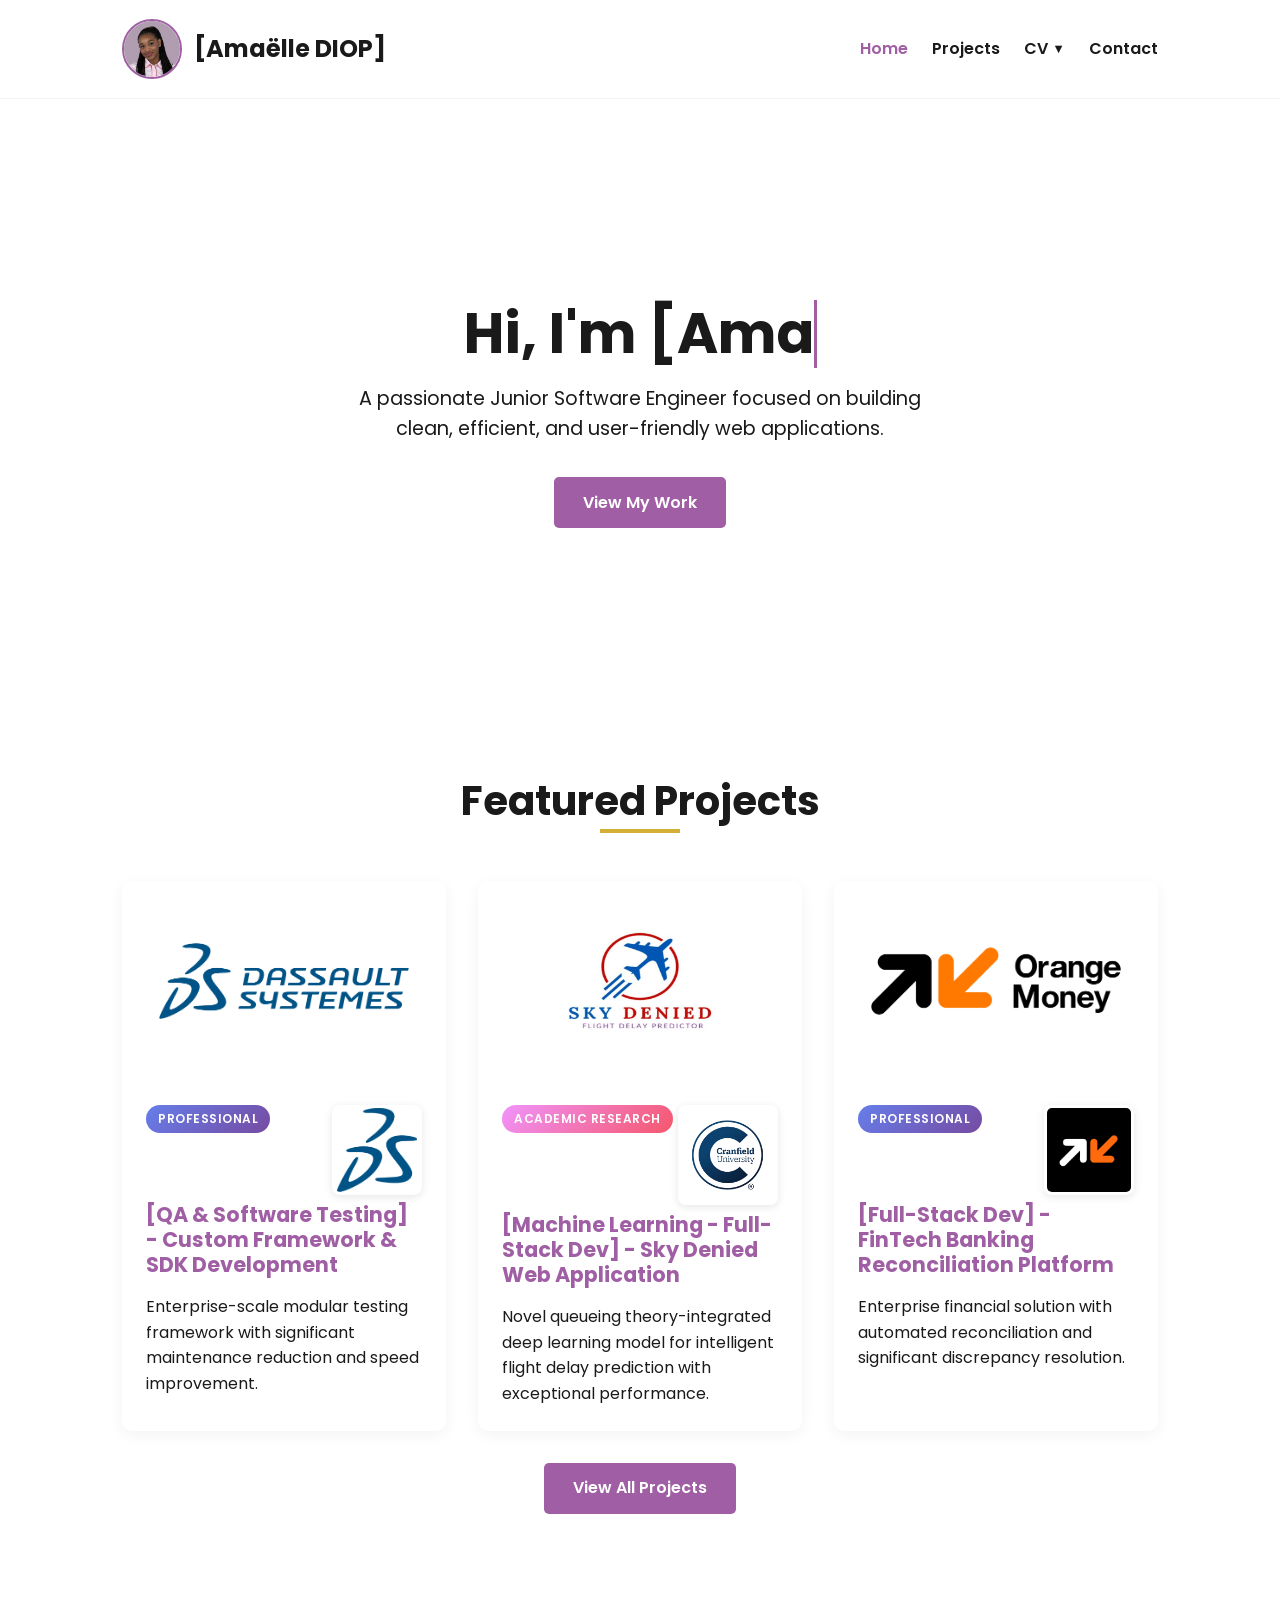
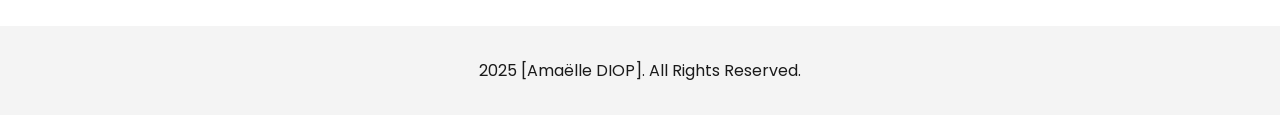
==== index.html @ bc0b0390 "initial push" ====
<!DOCTYPE html>
<html lang="en">
<head>
    <meta charset="UTF-8">
    <meta name="viewport" content="width=device-width, initial-scale=1.0">
    <title>[Amaëlle DIOP] - Junior Software Engineer</title>
    <link rel="stylesheet" href="css/style.css">
    <link rel="preconnect" href="https://fonts.googleapis.com">
    <link rel="preconnect" href="https://fonts.gstatic.com" crossorigin>
    <link href="https://fonts.googleapis.com/css2?family=Poppins:wght@300;400;600;700&display=swap" rel="stylesheet">
</head>
<body>

    <header class="navbar">
        <div class="container">
            <a href="index.html" class="logo">
                <img src="CV/profile.png" alt="Amaëlle DIOP" class="profile-pic">
                <span>[Amaëlle DIOP]</span>
            </a>
            <nav>
                <ul>
                    <li><a href="index.html" class="active">Home</a></li>
                    <li><a href="projects.html">Projects</a></li>
                    <li class="dropdown">
                        <a href="#" class="dropdown-toggle">CV <span class="dropdown-arrow">▼</span></a>
                        <ul class="dropdown-menu cv-vertical">
                            <li class="language-header">🇫🇷 French</li>
                            <li><a href="CV/fr-cv-single-page.html" target="_blank">Short Version</a></li>
                            <li><a href="CV/fr-cv-index.html" target="_blank">Full Version</a></li>
                            <li class="language-header">🇺🇸 English</li>
                            <li><a href="CV/cv_index_en.html" target="_blank">Full Version</a></li>
                        </ul>
                    </li>
                    <li><a href="contact.html">Contact</a></li>
                </ul>
            </nav>
        </div>
    </header>

    <main>
        <section id="hero" class="container">
            <div class="hero-content">
                <h1 class="fade-in">Hi, I'm <span id="typewriter">[Amaëlle DIOP]</span></h1>
                <p class="fade-in">A passionate Junior Software Engineer focused on building clean, efficient, and user-friendly web applications.</p>
                <a href="projects.html" class="btn fade-in">View My Work</a>
            </div>
        </section>

        <section id="featured-projects" class="container">
            <h2 class="section-title fade-in">Featured Projects</h2>
            <div class="project-grid fade-in">
                <!-- Project Card 1: Dassault Systèmes Framework -->
                <a href="#" class="project-card"
                   data-category="professional"
                   data-title="[QA Engineering] - Custom Framework & SDK for Web Services Test Automation"
                   data-youtube-id="WV1XZkva-oI"
                   data-video-description="Demo video showcases the framework's CLI commands, automated test execution, and comprehensive HTML reporting system in action."
                   data-images="images/framework_structure.png, images/3ds_logo.png,images/3ds_logo_simple.png"
                                      data-description="<p>6-month internship at Dassault Systèmes developing a custom testing framework and SDK for enterprise-scale web services automation.</p>
                   
                   <p><strong>Key Achievements:</strong><br>
                   • <strong>CI/CD Integration</strong> in ItGit/Gitlab<br>
                   • <strong>HTML Reporting System</strong><br>
                   • <strong>Decentralization of the login process</strong> with a custom Session Manager SDK<br>
                   • <strong>CLI Commands</strong><br>
                   • <strong>CLI/Physical Documentation</strong><br>
                   • <strong>Reusable test components</strong> accelerating development cycles</p><br>
                   
                   <p><strong>Framework Features:</strong><br>
                   • Modular architecture for scalable automated testing workflows<br>
                   • Advanced dependency management and dynamic configuration<br>
                   • Comprehensive reporting and CI/CD pipeline integration<br>
                   • Intuitive CLI commands for test creation and monitoring</p><br>
                   
                   <p><strong>Technical Impact:</strong><br>
                   • Company-scale testing solution for cloud transition contexts<br>
                   • Accessible automated testing for technical and non-technical teams<br>
                   • Seamless integration with existing development workflows</p>
                   
                   <p><em>This project demonstrates required skills in software architecture conception, test automation, and SDK development for large-scale systems.</em></p>"
                   data-tech="Python,PyTest,HTML/CSS,Web Services,SDK Development,Test Automation,Git,Packaging,CI/CD,REST APIs"
                   data-live-url="#"
                   data-repo-url="#"
                   data-company="Dassault Systèmes"
                   data-company-logo="images/3ds_logo_simple.png">
                    <img src="images/3ds_logo.png" alt="Dassault Systèmes Framework Screenshot">
                    <div class="project-info">
                        <div class="project-header">
                            <div class="project-tags">
                                <span class="category-tag professional">Professional</span>
                            </div>
                            <div class="company-logo">
                                <img src="images/3ds_logo_simple.png" alt="Dassault Systèmes Logo" class="logo-img">
                            </div>
                        </div>
                        <h3>[QA & Software Testing] - Custom Framework & SDK Development</h3>
                        <p>Enterprise-scale modular testing framework with significant maintenance reduction and speed improvement.</p>
                    </div>
                </a>

                <!-- Project Card 2: Sky Denied -->
                <a href="#" class="project-card"
                   data-category="school"
                   data-title="Sky Denied Web Application: Novel AI Model for Multi-Airport Flight Delay Prediction"
                   data-youtube-ids="FdRefPmquR0,JB5f4Kh03jk"
                   data-youtube-titles="Sky Denied - Demo, Teaser"
                   data-video-descriptions="Teaser video introduces the project concept, while the full demo showcases real-time flight delay predictions and interactive web interface."
                   data-images="images/sky_denied_logo_final.png,images/sky_denied_training.png,images/sky_denied_f1.png,images/sky_denied_loss.png"
                   data-description="<p>Collaborative group project at Cranfield University developing an intelligent flight delay prediction system.</p>
                   
                   <p><strong>My Core Responsibilities:</strong><br>
                   • Data Pre-Processing: Large-scale flight data cleaning and preparation<br>
                   • Full-Stack Development: Scalable web platform architecture<br>
                   • DevOps Engineering: Azure Cloud deployment and infrastructure management</p>
                   
                   <p><strong>Technical Deliverables:</strong><br>
                   • Real-time prediction web application<br>
                   • Interactive data visualization dashboards<br>
                   • Cloud-based scalable infrastructure<br>
                   • Research on model transferability between airspaces</p>
                   
                   <p><strong>AI Model Development:</strong><br>
                   My Data Scientists colleagues developed the novel QTSimAM (Queueing Theory-SimAM-CNN-LSTM) model and published their research findings in an academic paper.</p>
                   
                   <p><em>This project demonstrates successful integration of advanced AI research with practical web development and cloud deployment.</em></p>"
                   data-tech="Python,Deep Learning,LSTM,CNN,Queueing Theory,SimAM,Azure Cloud,Angular,TypeScript,PHP,PostgreSQL,Docker,Machine Learning Research"
                   data-live-url="#"
                   data-repo-url="https://github.com/thatgirlAm/sky_denied_WEB_APP"
                   data-paper-url="https://www.researchgate.net/publication/393685922_Queue_up_for_takeoff_a_transferable_deep_learning_framework_for_flight_delay_prediction"
                   data-school="Cranfield University"
                   data-school-logo="images/cranfield_logo.png">
                    <img src="images/sky_denied_thumbnail.jpg" alt="Sky Denied AI Model Logo">
                    <div class="project-info">
                        <div class="project-header">
                            <div class="project-tags">
                                <span class="category-tag school">Academic Research</span>
                            </div>
                            <div class="school-logo">
                                <img src="images/cranfield_logo.png" alt="Cranfield University Logo" class="logo-img">
                            </div>
                        </div>
                        <h3>[Machine Learning - Full-Stack Dev] - Sky Denied Web Application</h3>
                        <p>Novel queueing theory-integrated deep learning model for intelligent flight delay prediction with exceptional performance.</p>
                    </div>
                </a>

                <!-- Project Card 3: Orange Finances FinTech -->
                <a href="#" class="project-card"
                   data-category="professional"
                   data-title="Full-Stack Developer & Data Analyst - FinTech Banking Reconciliation Platform"
                   data-youtube-id="cITKmPQY9gs"
                   data-video-description="Demo video demonstrates the complete reconciliation workflow, dashboard analytics, and automated discrepancy detection in real-time."
                   data-images="images/daily_logo.png,images/daily_logoofms.png"
                   data-description="<p>4-month internship at Orange Finances Mobiles in Dakar, leading development of a comprehensive FinTech solution to address critical transactional data discrepancies.</p>
                   
                   <p><strong>Business Impact:</strong><br>
                   • <strong>95% reduction</strong> in manual reconciliation time<br>
                   • <strong>$2M+ identified and resolved</strong> in transaction discrepancies<br>
                   • Real-time monitoring preventing future data losses<br>
                   • Automated reporting improving operational transparency</p>
                   
                   <p><strong>Technical Architecture:</strong><br>
                   • End-to-end data engineering pipeline with automated extraction<br>
                   • Real-time data validation and cleansing processes<br>
                   • Advanced reconciliation algorithms for transaction matching<br>
                   • Automated recovery mechanisms for data inconsistencies</p>
                   
                   <p><strong>Platform Features:</strong><br>
                   • Sophisticated web dashboard with real-time monitoring<br>
                   • Automated alert systems for critical discrepancies<br>
                   • Detailed analytics and reporting capabilities<br>
                   • Seamless integration with existing banking infrastructure</p>
                   
                   <p><em>This solution revolutionized financial reconciliation processes while providing actionable insights for strategic business decision-making.</em></p>"
                   data-tech="Python,Django,PostgreSQL,React,Data Engineering,Financial APIs,Real-time Analytics,ETL,Apache Kafka,Redis,Pandas,NumPy"
                   data-live-url="#"
                   data-repo-url="#"
                   data-company="Orange Finances Mobiles"
                   data-company-logo="images/daily_logoofms.png">
                    <img src="images/daily_logo.png" alt="Daily FinTech Solution Screenshot">
                    <div class="project-info">
                        <div class="project-header">
                            <div class="project-tags">
                                <span class="category-tag professional">Professional</span>
                            </div>
                            <div class="company-logo">
                                <img src="images/daily_logoofms.png" alt="Orange Finances Mobiles Logo" class="logo-img">
                            </div>
                        </div>
                        <h3>[Full-Stack Dev] - FinTech Banking Reconciliation Platform</h3>
                        <p>Enterprise financial solution with automated reconciliation and significant discrepancy resolution.</p>
                    </div>
                </a>
            </div>
             <div class="view-all-container">
                <a href="projects.html" class="btn">View All Projects</a>
            </div>
        </section>
    </main>

    <!-- ==== PROJECT MODAL ==== -->
    <div id="project-modal" class="modal-container hidden">
        <div class="modal-overlay"></div>
        <div class="modal-content">
            <button class="modal-close">&times;</button>
            <div class="modal-header">
                <h2 id="modal-title">Project Title</h2>
                <div class="modal-meta">
                    <span id="modal-category-tag" class="category-tag"></span>
                    <div id="modal-organization-info" class="organization-info">
                        <img id="modal-organization-logo" src="" alt="" class="logo-img">
                        <span id="modal-organization-name"></span>
                    </div>
                </div>
            </div>
            
            <div class="modal-gallery">
                <div id="modal-media-container">
                    <img src="[data-uri]" alt="Project Screenshot" id="modal-image">
                    <div id="modal-youtube-container" class="youtube-container">
                        <iframe id="modal-youtube-iframe" src="" frameborder="0" allowfullscreen title="Project Demo Video"></iframe>
                    </div>
                </div>
                <div id="video-description" class="video-description hidden">
                    <p id="video-description-text"></p>
                </div>
                <div id="video-sub-tabs" class="video-sub-tabs">
                    <!-- Video sub-tabs will be generated by JS -->
                </div>
                <button id="prev-btn" class="gallery-nav prev">&lt;</button>
                <button id="next-btn" class="gallery-nav next">&gt;</button>
                <div id="media-tabs" class="media-tabs">
                    <button id="video-tab" class="media-tab">📹 Videos</button>
                    <button id="images-tab" class="media-tab active">🖼️ Images</button>
                </div>
            </div>
            
            <h3>About this project</h3>
            <p id="modal-description">Project description goes here...</p>
            
            <h3>Technologies Used</h3>
            <div id="modal-tech" class="tech-tags">
                <!-- Tech tags will be generated by JS -->
            </div>
            
            <div id="modal-links" class="modal-links">
                <!-- Links will be generated by JS -->
            </div>
        </div>
    </div>
    <!-- ==== END PROJECT MODAL ==== -->

    <footer>
        <div class="container">
            <p> 2025 [Amaëlle DIOP]. All Rights Reserved.</p>
            <!-- Add social media links here if you want -->
        </div>
    </footer>

    <script src="js/script.js"></script>
</body>
</html>
---- css/style.css ----
/* --- Global Styles & Variables --- */
:root {
    --primary-color: #a05fa4; /* Your purple */
    --gold-accent: #D4AF37;   /* A subtle gold */
    --dark-color: #1a1a1a;    /* Near-black for text */
    --light-color: #ffffff;   /* White background */
    --grey-color: #f4f4f4;    /* Light grey for subtle backgrounds */
}

* {
    margin: 0;
    padding: 0;
    box-sizing: border-box;
}

body {
    font-family: 'Poppins', sans-serif;
    background-color: var(--light-color);
    color: var(--dark-color);
    line-height: 1.6;
}

.container {
    max-width: 1100px;
    margin: 0 auto;
    padding: 0 2rem;
}

h1, h2, h3 {
    line-height: 1.2;
    margin-bottom: 1rem;
}

a {
    text-decoration: none;
    color: var(--primary-color);
}

ul {
    list-style: none;
}

/* --- Navbar --- */
.navbar {
    background: var(--light-color);
    padding: 1.2rem 0;
    border-bottom: 1px solid var(--grey-color);
}

.navbar .container {
    display: flex;
    justify-content: space-between;
    align-items: center;
}

.navbar .logo {
    display: flex;
    align-items: center;
    gap: 0.75rem;
    font-size: 1.5rem;
    font-weight: 700;
    color: var(--dark-color);
    text-decoration: none;
}

.navbar .logo .profile-pic {
    width: 60px;
    height: 60px;
    border-radius: 50%;
    object-fit: cover;
    border: 2px solid var(--primary-color);
    transition: transform 0.3s ease;
}

.navbar .logo:hover .profile-pic {
    transform: scale(1.05);
}

.navbar nav ul {
    display: flex;
    gap: 1.5rem;
}

/* Dropdown Navigation Styles */
.dropdown {
    position: relative;
}

.dropdown-toggle {
    display: flex;
    align-items: center;
    gap: 0.25rem;
}

.dropdown-arrow {
    font-size: 0.8rem;
    transition: transform 0.3s ease;
}

.dropdown:hover .dropdown-arrow {
    transform: rotate(180deg);
}

.dropdown-menu {
    position: absolute;
    top: 100%;
    right: 0;
    background: white;
    border: 1px solid #e1e5e9;
    border-radius: 8px;
    box-shadow: 0 4px 12px rgba(0, 0, 0, 0.1);
    min-width: 150px;
    opacity: 0;
    visibility: hidden;
    transform: translateY(-10px);
    transition: all 0.3s ease;
    z-index: 1000;
    margin-top: 0.5rem;
    display: flex;
    flex-direction: column;
}

.dropdown:hover .dropdown-menu {
    opacity: 1;
    visibility: visible;
    transform: translateY(0);
    color:white
}

.dropdown-menu li {
    list-style: none;
}

.dropdown-menu a {
    display: block;
    padding: 0.75rem 1rem;
    color: var(--dark-color);
    text-decoration: none;
    font-weight: 500;
    transition: background-color 0.3s ease;
    border-radius: 6px;
    margin: 0.25rem;
}

.dropdown-menu a:hover {
    background-color: var(--primary-color);
    color: white;
}

/* Vertical CV Menu Styles */
.cv-vertical {
    min-width: 180px;
    display: block !important;
}

.cv-vertical li {
    display: block;
    width: 100%;
}

.language-header {
    padding: 0.5rem 1rem;
    font-weight: 600;
    color: var(--primary-color);
    background-color: #f8f9fa;
    font-size: 0.9rem;
    margin: 0.25rem;
    border-radius: 4px;
    cursor: default;
    display: block;
}

.cv-vertical li:not(.language-header) a {
    padding-left: 1.5rem;
    font-size: 0.9rem;
    display: block;
    width: 100%;
}

.navbar nav a {
    color: var(--dark-color);
    font-weight: 600;
    transition: color 0.3s ease;
}

.navbar nav a:hover,
.navbar nav a.active {
    color: var(--primary-color);
}

/* --- Hero Section --- */
#hero {
    min-height: 70vh;
    display: flex;
    flex-direction: column;
    justify-content: center;
    align-items: center;
    text-align: center;
}

#hero h1 {
    font-size: 3.5rem;
    font-weight: 700;
}

#hero p {
    font-size: 1.2rem;
    max-width: 600px;
    margin-bottom: 2rem;
}

/* --- Typewriter Effect --- */
#typewriter {
    display: inline-block;
    border-right: 3px solid var(--primary-color);
    animation: blink 1s infinite;
}

@keyframes blink {
    0%, 50% { border-color: var(--primary-color); }
    51%, 100% { border-color: transparent; }
}

/* --- Buttons --- */
.btn {
    display: inline-block;
    background: var(--primary-color);
    color: var(--light-color);
    padding: 0.8rem 1.8rem;
    border-radius: 5px;
    font-weight: 600;
    transition: background 0.3s ease, transform 0.2s ease;
    border: none;
    cursor: pointer;
}

.btn:hover {
    background: #894b8d; /* A slightly darker purple */
    transform: translateY(-2px);
}

/* --- Project Section --- */
.section-title {
    text-align: center;
    font-size: 2.5rem;
    margin: 3rem 0;
    position: relative;
    padding-bottom: 0.5rem;
}

/* Underline effect with the gold accent */
.section-title::after {
    content: '';
    position: absolute;
    bottom: 0;
    left: 50%;
    transform: translateX(-50%);
    width: 80px;
    height: 4px;
    background: var(--gold-accent);
}

.project-grid {
    display: grid;
    grid-template-columns: repeat(auto-fit, minmax(320px, 1fr));
    gap: 2rem;
    margin-bottom: 2rem;
}

.project-card {
    background: var(--light-color);
    border-radius: 10px;
    overflow: hidden;
    box-shadow: 0 4px 15px rgba(0, 0, 0, 0.05);
    transition: transform 0.3s ease, box-shadow 0.3s ease;
    cursor: pointer;
    color: var(--dark-color); /* To ensure text inside the link is dark */
}

/* THE EXPAND ON HOVER EFFECT */
.project-card:hover {
    transform: scale(1.05);
    box-shadow: 0 10px 25px rgba(0, 0, 0, 0.1);
}

.project-card img {
    width: 100%;
    height: 200px;
    object-fit: cover;
    display: block;
}

/* Specific styling for Sky Denied thumbnail to zoom horizontally */
.project-card img[src*="sky_denied_thumbnail"] {
    object-fit: cover;
    object-position: center;
    transform: scaleX(1.15);
    transform-origin: center;
}

/* Zoom out Piloustia and IELTS images to show full image without cropping */
.project-card img[src*="piloustia/logo"] {
    object-fit: contain;
    background: white;
    padding: 8px;
    
}

.project-card img[src*="python_logo"] {
    object-fit: contain;
    background: white;
    padding: 8px;
    
}

.project-card .project-info {
    padding: 1.5rem;
}

.project-card h3 {
    font-size: 1.3rem;
    color: var(--primary-color);
}

.view-all-container {
    text-align: center;
    margin-top: 2rem;
    padding-bottom: 3rem;
}

/* --- Contact Page --- */
#contact {
    padding: 4rem 0;
}
.contact-intro {
    text-align: center;
    max-width: 500px;
    margin: 0 auto 2rem auto;
}
.contact-form {
    max-width: 600px;
    margin: 0 auto;
}
.form-group {
    margin-bottom: 1.5rem;
}
.form-group label {
    display: block;
    margin-bottom: 0.5rem;
    font-weight: 600;
}
.form-group input,
.form-group textarea {
    width: 100%;
    padding: 0.8rem;
    border: 1px solid #ddd;
    border-radius: 5px;
    font-family: 'Poppins', sans-serif;
}
.form-group input:focus,
.form-group textarea:focus {
    outline: none;
    border-color: var(--primary-color);
}

.success-message {
    background: #d4edda;
    border: 1px solid #c3e6cb;
    color: #155724;
    padding: 1rem;
    border-radius: 5px;
    margin-bottom: 2rem;
    text-align: center;
}

.success-message p {
    margin: 0;
    font-weight: 600;
}

/* --- Footer --- */
footer {
    text-align: center;
    padding: 2rem 0;
    background: var(--grey-color);
    margin-top: 4rem;
}


/* --- Fade-in Animation --- */
.fade-in {
    opacity: 0;
    transform: translateY(20px);
    transition: opacity 0.6s ease-out, transform 0.6s ease-out;
}

.fade-in.visible {
    opacity: 1;
    transform: translateY(0);
}

/* --- Responsive Design --- */
@media (max-width: 768px) {
    #hero h1 {
        font-size: 2.5rem;
    }

    .navbar .container {
        flex-direction: column;
        gap: 1rem;
    }
}

/* --- Add these styles to the end of your existing CSS file --- */

/* Utility class to prevent body scroll when modal is open */
.no-scroll {
    overflow: hidden;
}

/* --- Project Modal Styles --- */
.modal-container {
    position: fixed;
    top: 0;
    left: 0;
    width: 100%;
    height: 100%;
    z-index: 1000;
    display: flex;
    justify-content: center;
    align-items: center;
    opacity: 0;
    pointer-events: none;
    transition: opacity 0.3s ease-in-out;
}

.modal-container:not(.hidden) {
    opacity: 1;
    pointer-events: all;
}

.modal-overlay {
    position: absolute;
    top: 0;
    left: 0;
    width: 100%;
    height: 100%;
    background-color: rgba(0, 0, 0, 0.75);
}

.modal-content {
    position: relative;
    background: var(--light-color);
    padding: 2.5rem;
    border-radius: 10px;
    width: 90%;
    max-width: 800px;
    max-height: 90vh;
    overflow-y: auto;
    transform: scale(0.9);
    transition: transform 0.3s ease-in-out;
}

.modal-container:not(.hidden) .modal-content {
    transform: scale(1);
}

.modal-close {
    position: absolute;
    top: 15px;
    right: 20px;
    background: none;
    border: none;
    font-size: 2rem;
    line-height: 1;
    cursor: pointer;
    color: #888;
    transition: color 0.2s ease;
}

.modal-close:hover {
    color: var(--dark-color);
}

.modal-content h2 {
    margin-top: 0;
    font-size: 2rem;
    color: var(--primary-color);
}

.modal-content h3 {
    margin-top: 1.5rem;
    margin-bottom: 0.5rem;
    border-bottom: 2px solid var(--grey-color);
    padding-bottom: 0.3rem;
}

/* Modal Gallery */
.modal-gallery {
    position: relative;
    margin-bottom: 1rem;
    border-radius: 5px;
    overflow: hidden;
}

#modal-image {
    width: 100%;
    height: auto;
    display: block;
}

.gallery-nav {
    position: absolute;
    top: 50%;
    transform: translateY(-50%);
    background-color: rgba(26, 26, 26, 0.5);
    color: white;
    border: none;
    font-size: 1.5rem;
    padding: 0.5rem 1rem;
    cursor: pointer;
    opacity: 0.7;
    transition: opacity 0.2s ease;
}

.gallery-nav:hover {
    opacity: 1;
}

.gallery-nav.prev {
    left: 10px;
}

.gallery-nav.next {
    right: 10px;
}

/* Tech Tags */
.tech-tags {
    display: flex;
    flex-wrap: wrap;
    gap: 0.5rem;
}

.tech-tag {
    background-color: var(--grey-color);
    color: var(--dark-color);
    padding: 0.3rem 0.8rem;
    border-radius: 20px;
    font-size: 0.9rem;
    font-weight: 500;
}

/* Modal Links */
.modal-links {
    margin-top: 1.5rem;
}

.modal-links .btn {
    margin-right: 1rem;
    margin-bottom: 0.5rem;
}
.modal-links .btn-secondary {
    background-color: transparent;
    color: var(--primary-color);
    border: 2px solid var(--primary-color);
}
.modal-links .btn-secondary:hover {
    background-color: var(--primary-color);
    color: var(--light-color);
}

/* Project Filter Styles */
.project-filter {
    display: flex;
    justify-content: center;
    gap: 1rem;
    margin-bottom: 3rem;
    flex-wrap: wrap;
}

.filter-btn {
    padding: 0.75rem 1.5rem;
    border: 2px solid var(--primary-color);
    background: transparent;
    color: var(--primary-color);
    border-radius: 25px;
    cursor: pointer;
    transition: all 0.3s ease;
    font-weight: 500;
    font-family: 'Poppins', sans-serif;
}

.filter-btn:hover,
.filter-btn.active {
    background: var(--primary-color);
    color: var(--light-color);
}

/* Project Card Enhancements */
.project-header {
    display: flex;
    justify-content: space-between;
    align-items: flex-start;
    margin-bottom: 0.5rem;
}

.project-tags {
    display: flex;
    gap: 0.5rem;
    flex-wrap: wrap;
}

.category-tag {
    padding: 0.25rem 0.75rem;
    border-radius: 15px;
    font-size: 0.75rem;
    font-weight: 600;
    text-transform: uppercase;
    letter-spacing: 0.5px;
}

.category-tag.professional {
    background: linear-gradient(135deg, #667eea 0%, #764ba2 100%);
    color: white;
}

.category-tag.school {
    background: linear-gradient(135deg, #f093fb 0%, #f5576c 100%);
    color: white;
}

.company-logo {
    display: flex;
    align-items: center;
}

.school-logo {
    display: flex;
    align-items: center;
}

.logo-img {
    width: 40px;
    height: 40px;
    object-fit: contain;
    border-radius: 8px;
    background: white;
    padding: 4px;
    box-shadow: 0 2px 8px rgba(0,0,0,0.1);
}

/* Project card logos should be smaller */
.company-logo .logo-img {
    width: 90px;
    height: 90px;
    object-fit:contain;
    padding:3px;
}
/* Project card logos should be smaller */
.school-logo .logo-img[src*="cranfield_logo"] {
    object-fit: cover;
    object-position: center;
    width: 100px;
    height: 100px;

}

.school-logo .logo-img {
    width: 100px;
    height: 100px;
    object-fit:contain;
    padding:3px;
}

/* Dual logos for UAV project */
.dual-logos {
    display: flex;
    gap: 0.5rem;
    align-items: center;
}

.dual-logos .logo-img {
    width: 50px;
    height: 50px;
}

/* UAV Project - Larger logos */
.dual-logos.uav-project .logo-img {
    width: 70px;
    height: 70px;
}

/* Modal Enhancements */
.modal-header {
    margin-bottom: 1.5rem;
}

.modal-meta {
    display: flex;
    justify-content: space-between;
    align-items: center;
    margin-top: 1rem;
    padding-top: 1rem;
    border-top: 1px solid #eee;
}

.company-info {
    display: flex;
    align-items: center;
    gap: 0.75rem;
}

.organization-info {
    display: flex;
    align-items: center;
    gap: 0.75rem;
}

.company-info .logo-img {
    width: 30px;
    height: 30px;
}

.organization-info .logo-img {
    width: 30px;
    height: 30px;
}

.organization-info .logo-img[src*="cranfield_logo"] {
    object-fit: cover;
    object-position: center;
    width: 30px;
    height: 30px;
}

#modal-company-name {
    font-weight: 600;
    color: var(--text-color);
}

#modal-organization-name {
    font-weight: 600;
    color: var(--text-color);
}

/* Modal Gallery and Media Tabs */
.modal-gallery {
    position: relative;
    margin: 2rem 0;
}

#modal-media-container {
    position: relative;
    background: #f8f9fa;
    border-radius: 12px;
    overflow: hidden;
    aspect-ratio: 16/9;
    max-height: 400px;
}

#modal-image {
    width: 100%;
    height: 100%;
    object-fit: contain;
    border-radius: 12px;
}

.youtube-container {
    width: 100%;
    height: 100%;
    position: relative;
}

#modal-youtube-iframe {
    width: 100%;
    height: 100%;
    border: none;
    border-radius: 12px;
}

.gallery-nav {
    position: absolute;
    top: 50%;
    transform: translateY(-50%);
    background: rgba(0,0,0,0.7);
    color: white;
    border: none;
    width: 40px;
    height: 40px;
    border-radius: 50%;
    cursor: pointer;
    font-size: 1.2rem;
    display: flex;
    align-items: center;
    justify-content: center;
    transition: background 0.3s ease;
    z-index: 10;
}

.gallery-nav:hover {
    background: rgba(0,0,0,0.9);
}

.gallery-nav.prev {
    left: 10px;
}

.gallery-nav.next {
    right: 10px;
}

.media-tabs {
    display: flex;
    justify-content: center;
    gap: 1rem;
    margin-top: 1rem;
}

.media-tab {
    padding: 0.5rem 1rem;
    border: 2px solid var(--primary-color);
    background: transparent;
    color: var(--primary-color);
    border-radius: 20px;
    cursor: pointer;
    transition: all 0.3s ease;
    font-size: 0.9rem;
}

.media-tab:hover,
.media-tab.active {
    background: var(--primary-color);
    color: white;
}

.video-sub-tabs {
    display: none;
    justify-content: center;
    gap: 0.5rem;
    margin-bottom: 1rem;
    flex-wrap: wrap;
}

.video-sub-tabs.show {
    display: flex;
}

.video-sub-tab {
    padding: 0.3rem 0.8rem;
    border: 1px solid var(--primary-color);
    background: transparent;
    color: var(--primary-color);
    border-radius: 15px;
    cursor: pointer;
    transition: all 0.3s ease;
    font-size: 0.8rem;
}

.video-sub-tab:hover,
.video-sub-tab.active {
    background: var(--primary-color);
    color: white;
}

/* Video description styling */
.video-description {
    margin-top: 1rem;
    padding: 1rem;
    background: #f8f9fa;
    border-radius: 8px;
    border-left: 4px solid var(--primary-color);
}

.video-description p {
    margin: 0;
    color: var(--text-color);
    font-style: italic;
    line-height: 1.5;
}

.video-description.hidden {
    display: none;
}

/* Hidden state for filtering */
.project-card.hidden {
    display: none;
}

.hidden {
    display: none;
}
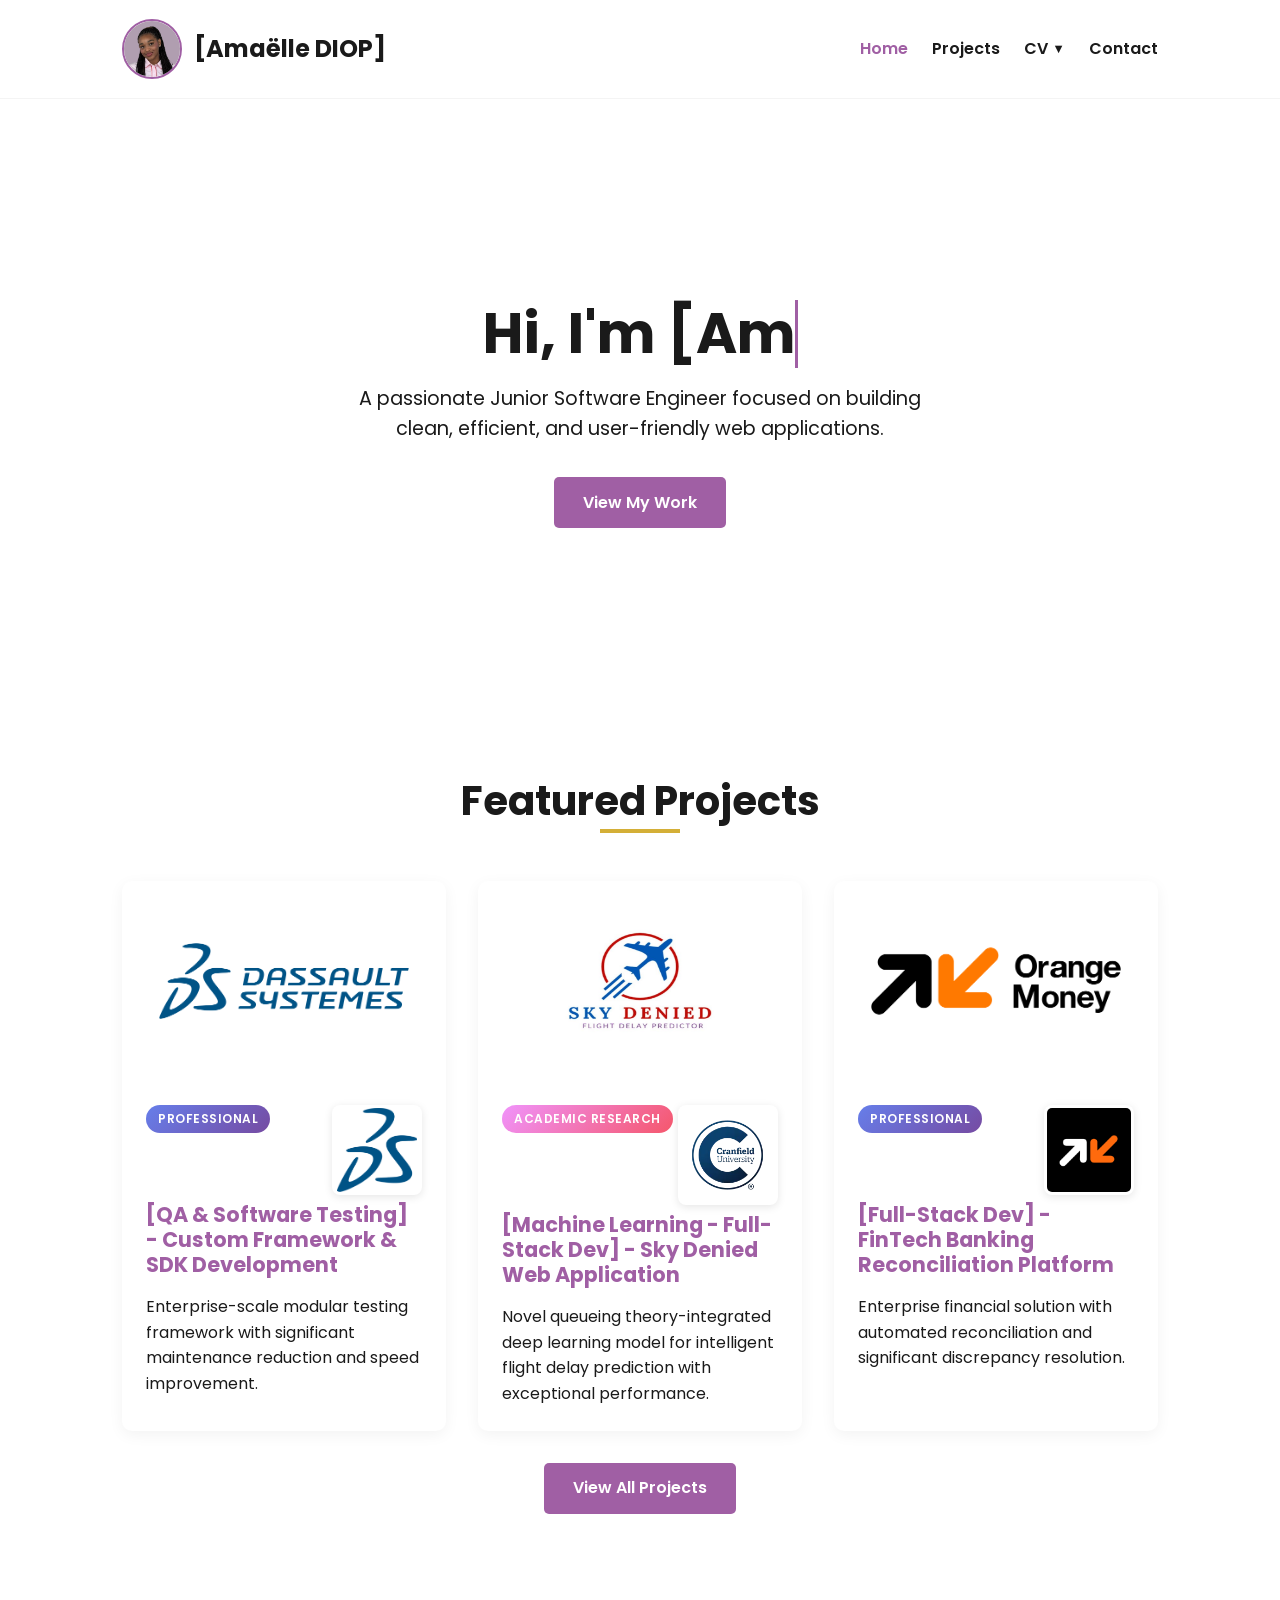
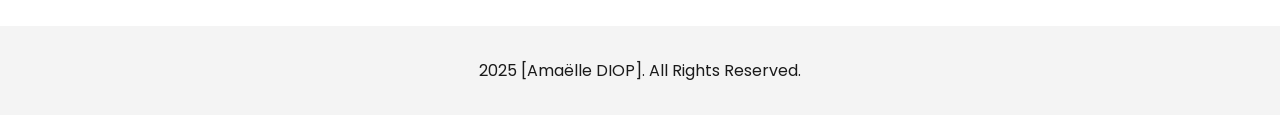
==== commit 3bd4e1e9: "updates" ====
--- a/index.html
+++ b/index.html
@@ -3,6 +3,8 @@
 <head>
     <meta charset="UTF-8">
     <meta name="viewport" content="width=device-width, initial-scale=1.0">
+    <meta name="theme-color" content="#a05fa4">
+    <meta name="description" content="Amaëlle DIOP - Junior Software Engineer passionate about building clean, efficient, and user-friendly web applications.">
     <title>[Amaëlle DIOP] - Junior Software Engineer</title>
     <link rel="stylesheet" href="css/style.css">
     <link rel="preconnect" href="https://fonts.googleapis.com">
@@ -17,7 +19,14 @@
                 <img src="CV/profile.png" alt="Amaëlle DIOP" class="profile-pic">
                 <span>[Amaëlle DIOP]</span>
             </a>
-            <nav>
+            
+            <button class="mobile-menu-btn" id="mobile-menu-btn" aria-label="Toggle mobile menu">
+                <span></span>
+                <span></span>
+                <span></span>
+            </button>
+            
+            <nav id="nav-menu">
                 <ul>
                     <li><a href="index.html" class="active">Home</a></li>
                     <li><a href="projects.html">Projects</a></li>
--- a/css/style.css
+++ b/css/style.css
@@ -400,6 +400,281 @@
 }
 
 /* --- Responsive Design --- */
+
+/* Mobile Menu Button */
+.mobile-menu-btn {
+    display: none;
+    background: none;
+    border: none;
+    cursor: pointer;
+    padding: 0.5rem;
+    z-index: 1001;
+}
+
+.mobile-menu-btn span {
+    display: block;
+    width: 25px;
+    height: 3px;
+    background: var(--dark-color);
+    margin: 5px 0;
+    transition: 0.3s;
+    border-radius: 3px;
+}
+
+.mobile-menu-btn.active span:nth-child(1) {
+    transform: rotate(-45deg) translate(-5px, 6px);
+}
+
+.mobile-menu-btn.active span:nth-child(2) {
+    opacity: 0;
+}
+
+.mobile-menu-btn.active span:nth-child(3) {
+    transform: rotate(45deg) translate(-5px, -6px);
+}
+
+/* Mobile Styles */
+@media (max-width: 768px) {
+    .container {
+        padding: 0 1rem;
+    }
+
+    /* Navbar Mobile */
+    .navbar .container {
+        flex-direction: row;
+        justify-content: space-between;
+        align-items: center;
+        gap: 0;
+    }
+
+    .mobile-menu-btn {
+        display: block;
+    }
+
+    .navbar nav {
+        position: fixed;
+        top: 0;
+        left: -100%;
+        width: 80%;
+        height: 100vh;
+        background: var(--light-color);
+        padding: 6rem 2rem 2rem;
+        transition: left 0.3s ease;
+        z-index: 1000;
+        box-shadow: 2px 0 10px rgba(0,0,0,0.1);
+    }
+
+    .navbar nav.active {
+        left: 0;
+    }
+
+    .navbar nav ul {
+        flex-direction: column;
+        gap: 2rem;
+    }
+
+    .navbar nav ul li a {
+        font-size: 1.2rem;
+        font-weight: 500;
+        padding: 0.5rem 0;
+        display: block;
+        border-bottom: 1px solid var(--grey-color);
+    }
+
+    /* Dropdown adjustments for mobile */
+    .dropdown-menu {
+        position: static !important;
+        background: var(--grey-color) !important;
+        box-shadow: none !important;
+        border-radius: 8px;
+        margin-top: 1rem;
+        padding: 1rem;
+    }
+
+    .dropdown:hover .dropdown-menu {
+        display: block;
+    }
+
+    /* Hero Section Mobile */
+    #hero {
+        padding: 4rem 0;
+        text-align: center;
+    }
+
+    #hero h1 {
+        font-size: 2.2rem;
+        margin-bottom: 1.5rem;
+    }
+
+    #hero p {
+        font-size: 1rem;
+        margin-bottom: 2rem;
+    }
+
+    .btn {
+        padding: 1rem 2rem;
+        font-size: 1rem;
+    }
+
+    /* Projects Grid Mobile */
+    .projects-grid {
+        grid-template-columns: 1fr;
+        gap: 2rem;
+    }
+
+    .project-card {
+        padding: 1.5rem;
+    }
+
+    .project-card h3 {
+        font-size: 1.3rem;
+    }
+
+    /* Project Filter Mobile */
+    .project-filter {
+        flex-wrap: wrap;
+        gap: 0.5rem;
+        justify-content: center;
+    }
+
+    .filter-btn {
+        font-size: 0.9rem;
+        padding: 0.7rem 1.2rem;
+    }
+
+    /* Modal Mobile */
+    .modal-content {
+        width: 95%;
+        max-width: none;
+        margin: 1rem;
+        max-height: 90vh;
+        overflow-y: auto;
+    }
+
+    .modal-header h2 {
+        font-size: 1.5rem;
+    }
+
+    .modal-body {
+        padding: 1rem;
+    }
+
+    .project-gallery {
+        grid-template-columns: 1fr;
+    }
+
+    /* Contact Form Mobile */
+    .contact-form {
+        padding: 2rem 1.5rem;
+    }
+
+    .form-group {
+        margin-bottom: 1.5rem;
+    }
+
+    .form-group input,
+    .form-group textarea {
+        font-size: 1rem;
+        padding: 1rem;
+    }
+
+    /* About Section Mobile */
+    .about-content {
+        text-align: center;
+    }
+
+    .skills-grid {
+        grid-template-columns: repeat(auto-fit, minmax(120px, 1fr));
+        gap: 1rem;
+    }
+
+    .skill-item {
+        padding: 1rem;
+    }
+
+    /* Mobile-specific improvements */
+    body {
+        font-size: 16px; /* Prevent zoom on iOS */
+    }
+
+    /* Touch-friendly buttons */
+    .btn, .filter-btn, .mobile-menu-btn {
+        min-height: 44px;
+        min-width: 44px;
+        touch-action: manipulation;
+    }
+
+    /* Improve text readability on mobile */
+    h1, h2, h3 {
+        line-height: 1.3;
+    }
+
+    p {
+        line-height: 1.6;
+    }
+
+    /* Better spacing for mobile */
+    section {
+        padding: 3rem 0;
+    }
+
+    .section-title {
+        font-size: 2rem;
+        margin-bottom: 2rem;
+    }
+
+    /* Mobile navigation overlay */
+    .navbar nav.active::before {
+        content: '';
+        position: fixed;
+        top: 0;
+        right: 0;
+        width: 20%;
+        height: 100vh;
+        background: rgba(0, 0, 0, 0.5);
+        z-index: 999;
+    }
+
+    /* Success message mobile styling */
+    .success-message {
+        display: none;
+        padding: 1rem;
+        margin: 1rem 0;
+        background: #d4edda;
+        border: 1px solid #c3e6cb;
+        border-radius: 8px;
+        color: #155724;
+    }
+
+    .success-message.show {
+        display: block;
+    }
+}
+
+/* Tablet Styles */
+@media (max-width: 1024px) and (min-width: 769px) {
+    .container {
+        padding: 0 1.5rem;
+    }
+
+    .projects-grid {
+        grid-template-columns: repeat(2, 1fr);
+    }
+
+    .navbar nav ul {
+        gap: 1rem;
+    }
+
+    .navbar .logo {
+        font-size: 1.3rem;
+    }
+
+    .navbar .logo .profile-pic {
+        width: 50px;
+        height: 50px;
+    }
+}
+
 @media (max-width: 768px) {
     #hero h1 {
         font-size: 2.5rem;
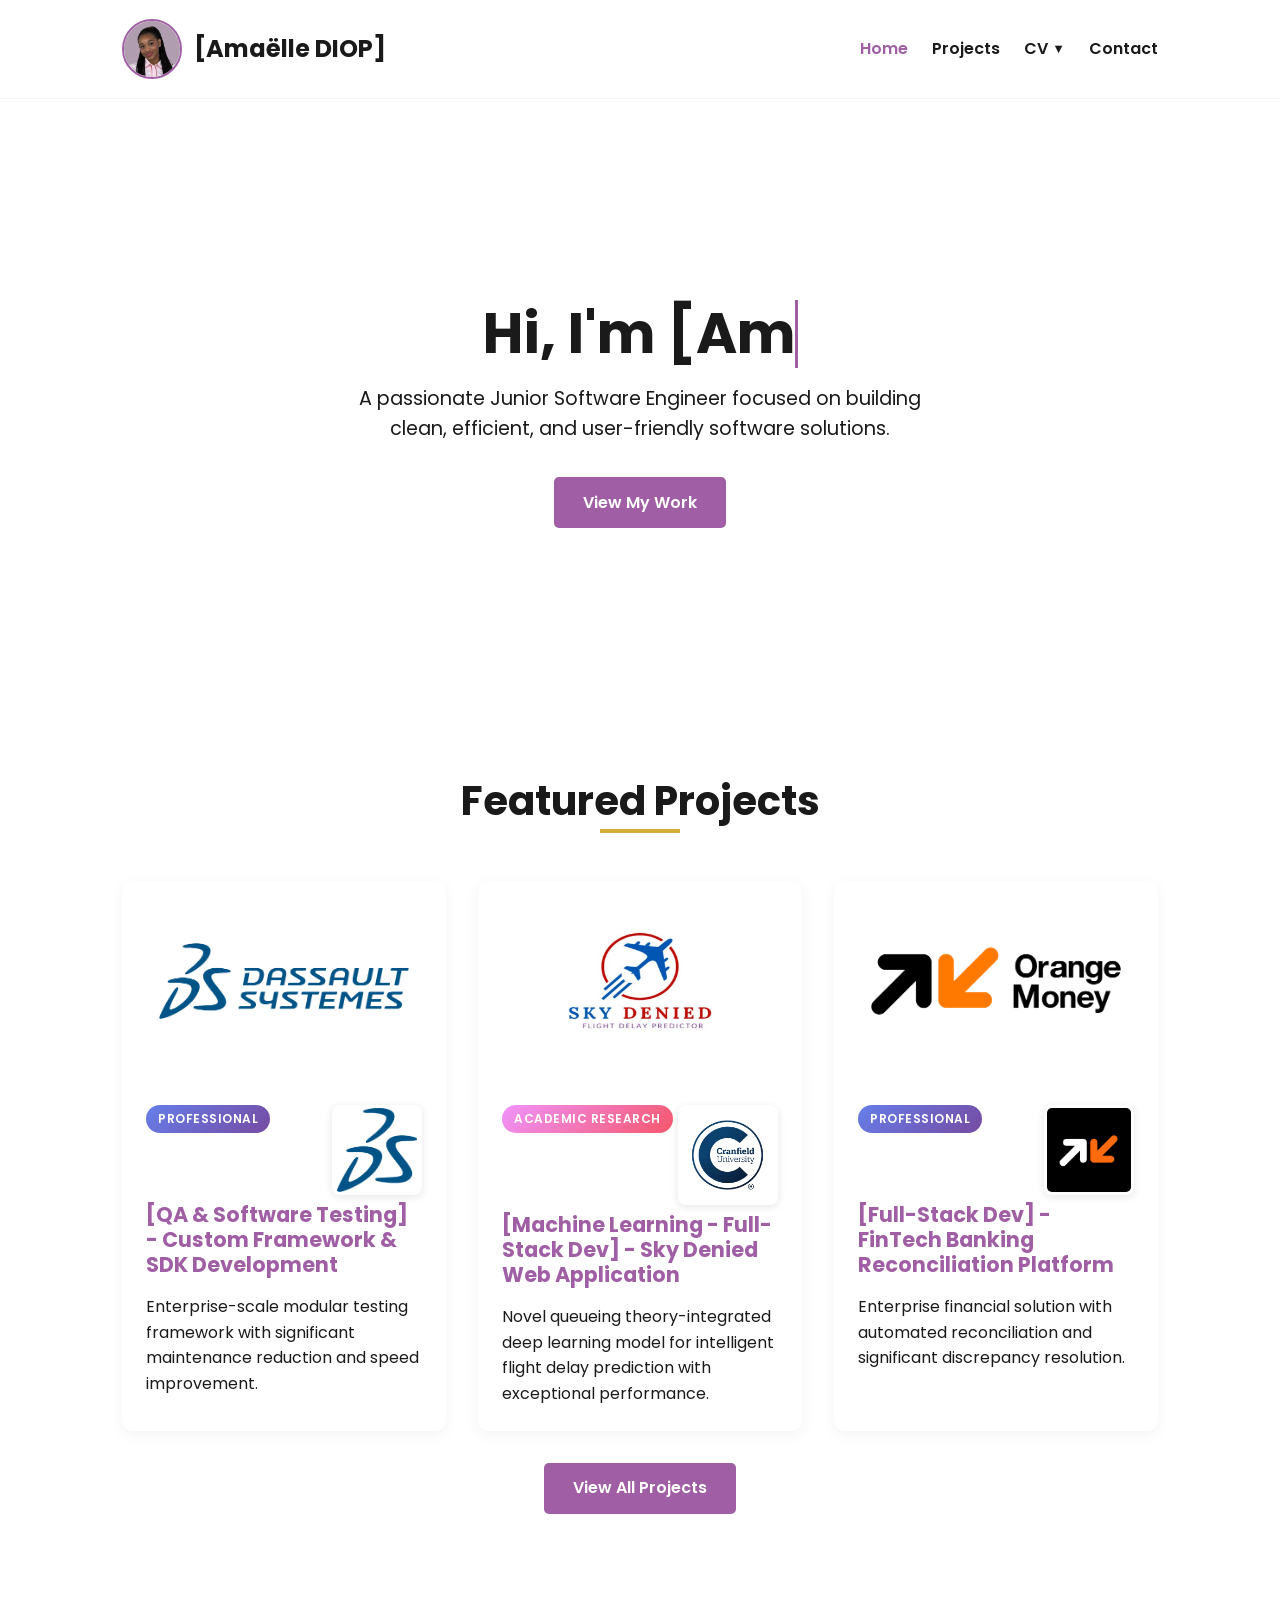
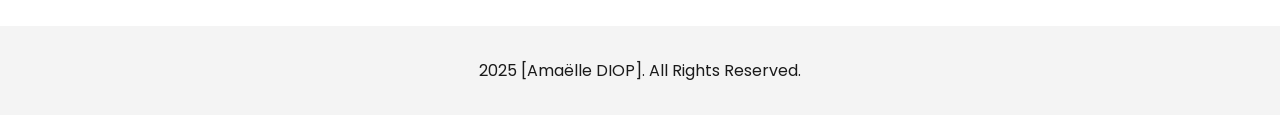
==== commit 8f72cc35: "update on description" ====
--- a/index.html
+++ b/index.html
@@ -50,7 +50,7 @@
         <section id="hero" class="container">
             <div class="hero-content">
                 <h1 class="fade-in">Hi, I'm <span id="typewriter">[Amaëlle DIOP]</span></h1>
-                <p class="fade-in">A passionate Junior Software Engineer focused on building clean, efficient, and user-friendly web applications.</p>
+                <p class="fade-in">A passionate Junior Software Engineer focused on building clean, efficient, and user-friendly software solutions.</p>
                 <a href="projects.html" class="btn fade-in">View My Work</a>
             </div>
         </section>
--- a/css/style.css
+++ b/css/style.css
@@ -124,7 +124,6 @@
     opacity: 1;
     visibility: visible;
     transform: translateY(0);
-    color:white
 }
 
 .dropdown-menu li {
@@ -134,17 +133,17 @@
 .dropdown-menu a {
     display: block;
     padding: 0.75rem 1rem;
-    color: var(--dark-color);
+    color: var(--dark-color) !important;
     text-decoration: none;
     font-weight: 500;
-    transition: background-color 0.3s ease;
+    transition: background-color 0.3s ease, color 0.3s ease;
     border-radius: 6px;
     margin: 0.25rem;
 }
 
 .dropdown-menu a:hover {
-    background-color: var(--primary-color);
-    color: white;
+    background-color: var(--primary-color) !important;
+    color: white !important;
 }
 
 /* Vertical CV Menu Styles */
@@ -175,6 +174,12 @@
     font-size: 0.9rem;
     display: block;
     width: 100%;
+    color: var(--dark-color) !important;
+}
+
+.cv-vertical li:not(.language-header) a:hover {
+    background-color: var(--primary-color) !important;
+    color: white !important;
 }
 
 .navbar nav a {
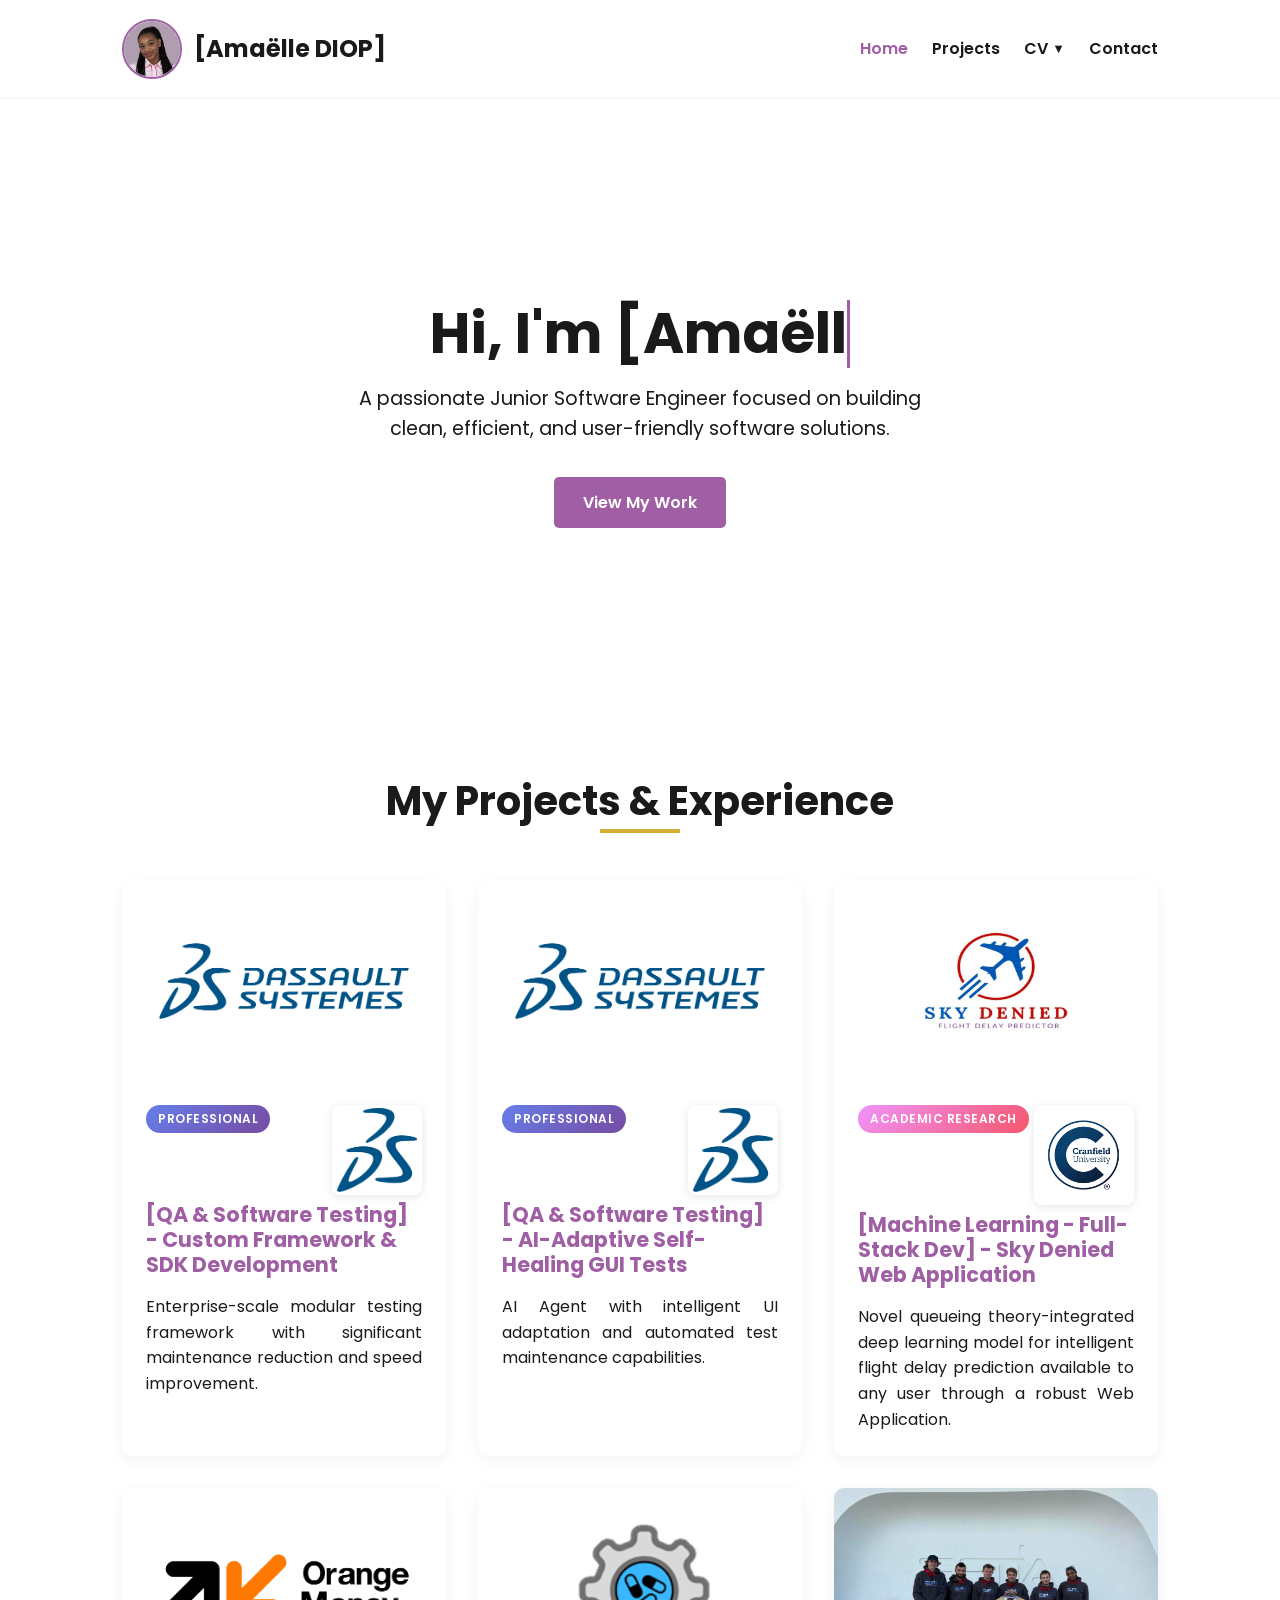
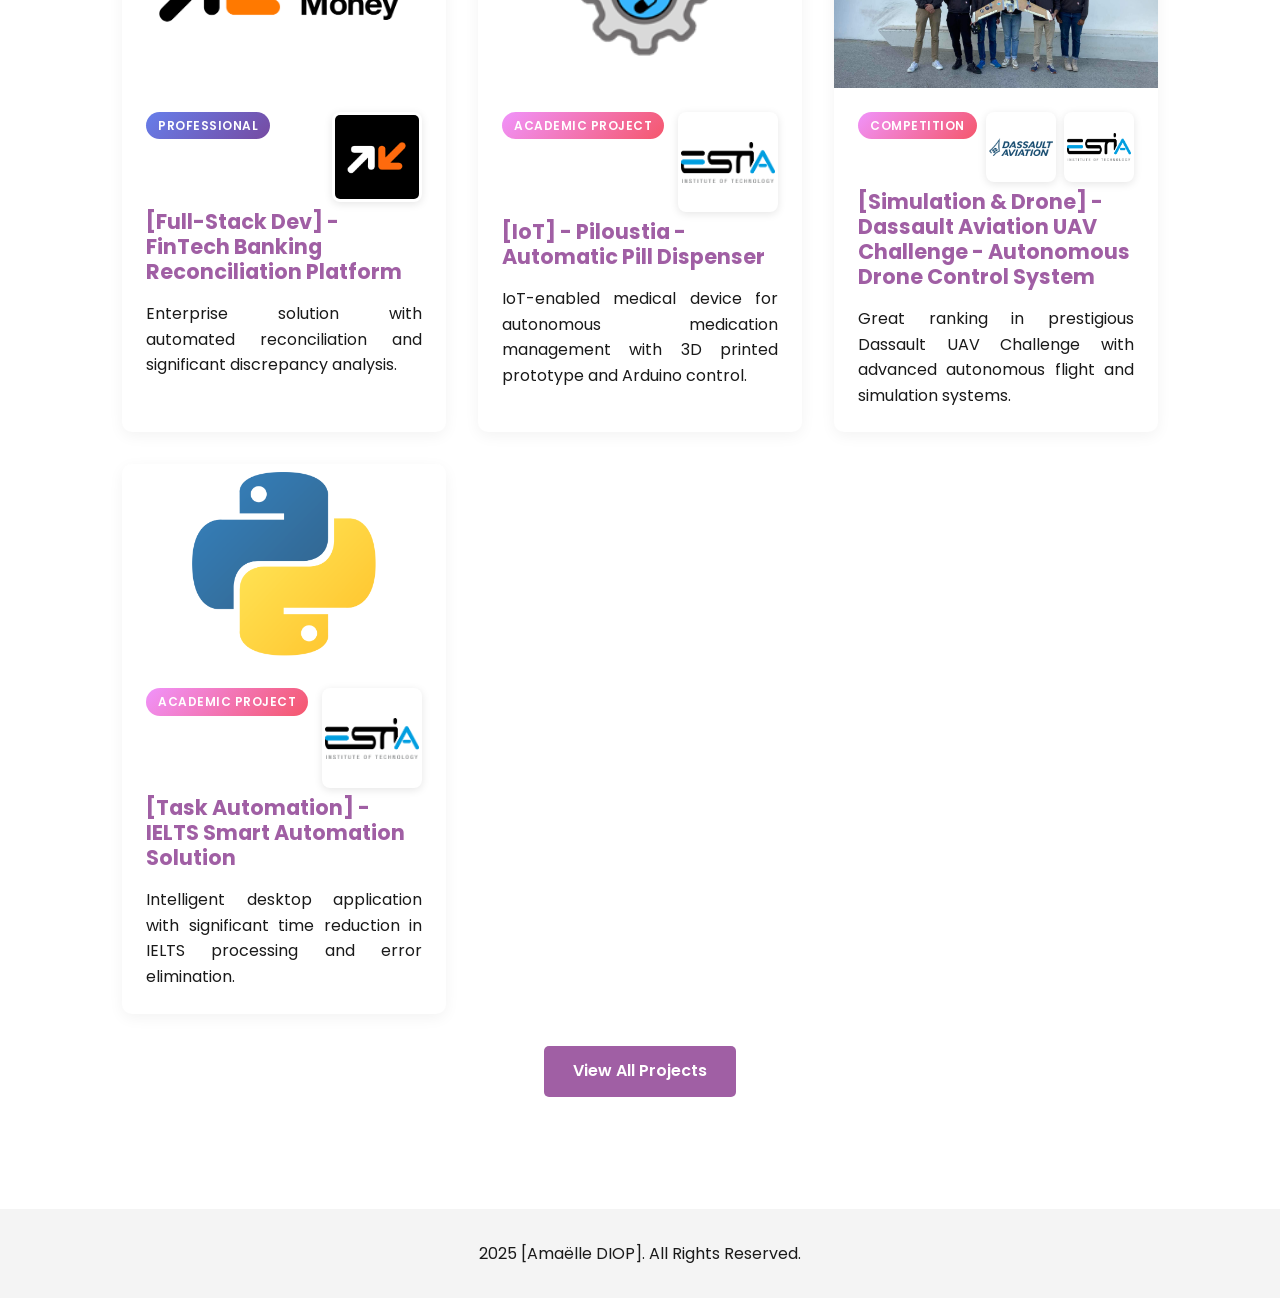
==== commit 2d7fe729: "updates" ====
--- a/index.html
+++ b/index.html
@@ -56,37 +56,34 @@
         </section>
 
         <section id="featured-projects" class="container">
-            <h2 class="section-title fade-in">Featured Projects</h2>
+            <h2 class="section-title fade-in">My Projects & Experience</h2>
             <div class="project-grid fade-in">
-                <!-- Project Card 1: Dassault Systèmes Framework -->
-                <a href="#" class="project-card"
+                <!-- Professional Experience 1a: Dassault Systèmes - Custom Framework -->
+                <a href="#" class="project-card" 
                    data-category="professional"
                    data-title="[QA Engineering] - Custom Framework & SDK for Web Services Test Automation"
                    data-youtube-id="WV1XZkva-oI"
                    data-video-description="Demo video showcases the framework's CLI commands, automated test execution, and comprehensive HTML reporting system in action."
-                   data-images="images/framework_structure.png, images/3ds_logo.png,images/3ds_logo_simple.png"
-                                      data-description="<p>6-month internship at Dassault Systèmes developing a custom testing framework and SDK for enterprise-scale web services automation.</p>
-                   
-                   <p><strong>Key Achievements:</strong><br>
+                   data-images="images/framework_structure.png"
+                   data-description="<p style='text-align:justify;'>6-month internship at Dassault Systèmes developing a custom testing framework and SDK for enterprise-scale web services automation.</p>
+                   <p style='text-align:justify;'><strong>Key Achievements:</strong><br>
                    • <strong>CI/CD Integration</strong> in ItGit/Gitlab<br>
                    • <strong>HTML Reporting System</strong><br>
                    • <strong>Decentralization of the login process</strong> with a custom Session Manager SDK<br>
                    • <strong>CLI Commands</strong><br>
                    • <strong>CLI/Physical Documentation</strong><br>
                    • <strong>Reusable test components</strong> accelerating development cycles</p><br>
-                   
-                   <p><strong>Framework Features:</strong><br>
+                   <p style='text-align:justify;'><strong>Framework Features:</strong><br>
                    • Modular architecture for scalable automated testing workflows<br>
                    • Advanced dependency management and dynamic configuration<br>
                    • Comprehensive reporting and CI/CD pipeline integration<br>
                    • Intuitive CLI commands for test creation and monitoring</p><br>
-                   
-                   <p><strong>Technical Impact:</strong><br>
+                   <p style='text-align:justify;'><strong>Technical Impact:</strong><br>
                    • Company-scale testing solution for cloud transition contexts<br>
                    • Accessible automated testing for technical and non-technical teams<br>
                    • Seamless integration with existing development workflows</p>
-                   
-                   <p><em>This project demonstrates required skills in software architecture conception, test automation, and SDK development for large-scale systems.</em></p>"
+                   <p style='text-align:justify;'><em>Demo video showcases the framework's CLI commands, automated test execution, and comprehensive HTML reporting system in action.</em></p>
+                   <p style='text-align:justify;'><em>This project demonstrates required skills in software architecture conception, test automation, and SDK development for large-scale systems.</em></p>"
                    data-tech="Python,PyTest,HTML/CSS,Web Services,SDK Development,Test Automation,Git,Packaging,CI/CD,REST APIs"
                    data-live-url="#"
                    data-repo-url="#"
@@ -103,35 +100,76 @@
                             </div>
                         </div>
                         <h3>[QA & Software Testing] - Custom Framework & SDK Development</h3>
-                        <p>Enterprise-scale modular testing framework with significant maintenance reduction and speed improvement.</p>
-                    </div>
-                </a>
-
-                <!-- Project Card 2: Sky Denied -->
+                        <p style='text-align:justify;'>Enterprise-scale modular testing framework with significant maintenance reduction and speed improvement.</p>
+                    </div>
+                </a>
+                <!-- Professional Experience 1b: Dassault Systèmes - AI Agent -->
+                <a href="#" class="project-card" 
+                   data-category="professional"
+                   data-title="QA Engineer - AI-Adaptive Agent for Self-Healing GUI Test Framework"
+                   data-youtube-id="PpEoGfGhyz0"
+                   data-video-description="Note: The demo video shows a partial test of the agent's structure. This breakthrough solution revolutionizes GUI testing by maintaining stability across multiple application versions in rapidly evolving software environments."
+                   data-images="images/DS_self_healing.png,https://via.placeholder.com/800x500/0066CC/FFFFFF?text=SikuliX+Integration"
+                   data-description="<p style='text-align:justify;'><strong>Ongoing Project:</strong> Pioneered development of an AI-adaptive agent utilizing decision tree algorithms to implement self-healing on a SikuliX GUI testing framework at Dassault Systèmes.</p>
+                   <p style='text-align:justify;'><strong>Revolutionary Achievements:</strong><br>
+                   • Self-learning knowledge base from previous adaptations</p>         
+                   • Component-based encyclopedia</p>
+                   • Processing of False Negatives or Errors given by the existing framework</p>
+                   • Incremental SikuliX parameters tuning</p>
+                   • Training of two YOLO Models (V8N and V11)</p>
+                   • Creation and population of a dataset for model training from CATIA Tutorials from YouTube</p>
+                   • Selection of 5 component classes</p>
+                   • Referencing the component encyclopedia</p>
+                   • Utilization of contextual elements</p>
+                   • Continuous performance improvement</p>
+                   <p style='text-align:justify;'><strong>AI Agent Features:</strong><br>
+                   • Intelligent element recognition using computer vision<br>
+                   • Dynamic test script adaptation through decision tree logic<br>
+                   • Automatic fallback mechanisms for real-time UI changes<br>
+                   <p style='text-align:justify;'><strong>Technical Innovation:</strong><br>
+                   • Advanced image-based detection and machine learning<br>
+                   • Seamless integration with existing test suites<br>
+                   • Continuous test execution without manual intervention</p>
+                   <p style='text-align:justify;'><em>Note: The demo video shows a partial test of the agent's structure. This breakthrough solution revolutionizes GUI testing by maintaining stability across multiple application versions in rapidly evolving software environments.</em></p>"
+                   data-tech="Python,SikuliX,Machine Learning,Computer Vision,Decision Trees,GUI Testing,AI Agents,Image Processing,OpenCV,Selenium"
+                   data-live-url="#"
+                   data-repo-url="#"
+                   data-company="Dassault Systèmes"
+                   data-company-logo="images/3ds_logo_simple.png">
+                    <img src="images/3ds_logo.png" alt="AI Self-Healing Tests Screenshot">
+                    <div class="project-info">
+                        <div class="project-header">
+                            <div class="project-tags">
+                                <span class="category-tag professional">Professional</span>
+                            </div>
+                            <div class="company-logo">
+                                <img src="images/3ds_logo_simple.png" alt="Dassault Systèmes Logo" class="logo-img">
+                            </div>
+                        </div>
+                        <h3>[QA & Software Testing] - AI-Adaptive Self-Healing GUI Tests</h3>
+                        <p style='text-align:justify;'>AI Agent with intelligent UI adaptation and automated test maintenance capabilities.</p>
+                    </div>
+                </a>
+                <!-- Academic Project 1: AI Flight Delay Prediction -->
                 <a href="#" class="project-card"
                    data-category="school"
                    data-title="Sky Denied Web Application: Novel AI Model for Multi-Airport Flight Delay Prediction"
                    data-youtube-ids="FdRefPmquR0,JB5f4Kh03jk"
                    data-youtube-titles="Sky Denied - Demo, Teaser"
-                   data-video-descriptions="Teaser video introduces the project concept, while the full demo showcases real-time flight delay predictions and interactive web interface."
-                   data-images="images/sky_denied_logo_final.png,images/sky_denied_training.png,images/sky_denied_f1.png,images/sky_denied_loss.png"
-                   data-description="<p>Collaborative group project at Cranfield University developing an intelligent flight delay prediction system.</p>
-                   
-                   <p><strong>My Core Responsibilities:</strong><br>
-                   • Data Pre-Processing: Large-scale flight data cleaning and preparation<br>
-                   • Full-Stack Development: Scalable web platform architecture<br>
-                   • DevOps Engineering: Azure Cloud deployment and infrastructure management</p>
-                   
-                   <p><strong>Technical Deliverables:</strong><br>
+                   data-video-descriptions="The full demo showcases real-time flight delay predictions and interactive web interface., Teaser video introduces the project concept"
+                   data-images="images/sky_denied_logo_final.png, images/sky_denied_screenshot.png, images/sky_denied_infrastructure.png,images/sky_denied_training.png,images/sky_denied_f1.png,images/sky_denied_loss.png"
+                   data-description="<p style='text-align:justify;'>Collaborative group project at Cranfield University developing an intelligent flight delay prediction system accessible through a web application.</p>
+                   <p style='text-align:justify;'><strong>My Core Responsibilities:</strong><br>
+                   • Data Pre-Processing: Flight data cleaning and preparation after scraping and before handing it out to the model<br>
+                   • Full-Stack Development: web platform architecture based on Laravel and Angular<br>
+                   • DevOps Engineering: Managed the implementation and linkage of components, Azure Cloud deployment of the website</p>
+                   <p style='text-align:justify;'><strong>Technical Deliverables:</strong><br>
                    • Real-time prediction web application<br>
                    • Interactive data visualization dashboards<br>
-                   • Cloud-based scalable infrastructure<br>
                    • Research on model transferability between airspaces</p>
-                   
-                   <p><strong>AI Model Development:</strong><br>
-                   My Data Scientists colleagues developed the novel QTSimAM (Queueing Theory-SimAM-CNN-LSTM) model and published their research findings in an academic paper.</p>
-                   
-                   <p><em>This project demonstrates successful integration of advanced AI research with practical web development and cloud deployment.</em></p>"
+                   <p style='text-align:justify;'><strong>AI Model Development:</strong><br>
+                    My Data Scientists colleagues developed the novel QTSimAM (Queueing Theory-SimAM-CNN-LSTM) model and published their research findings. Their academic paper is currently in the pre-print stage and is available on ResearchGate: <a href='https://www.researchgate.net/publication/393685922_Queue_up_for_takeoff_a_transferable_deep_learning_framework_for_flight_delay_prediction'>Link to the pre-print</a>.</p>
+                    <br><p style='text-align:justify;'><em>This project demonstrates successful integration of advanced AI research with practical web development and cloud deployment.</em></p>"
                    data-tech="Python,Deep Learning,LSTM,CNN,Queueing Theory,SimAM,Azure Cloud,Angular,TypeScript,PHP,PostgreSQL,Docker,Machine Learning Research"
                    data-live-url="#"
                    data-repo-url="https://github.com/thatgirlAm/sky_denied_WEB_APP"
@@ -149,39 +187,31 @@
                             </div>
                         </div>
                         <h3>[Machine Learning - Full-Stack Dev] - Sky Denied Web Application</h3>
-                        <p>Novel queueing theory-integrated deep learning model for intelligent flight delay prediction with exceptional performance.</p>
-                    </div>
-                </a>
-
-                <!-- Project Card 3: Orange Finances FinTech -->
+                        <p style='text-align:justify;'>Novel queueing theory-integrated deep learning model for intelligent flight delay prediction available to any user through a robust Web Application.</p>
+                    </div>
+                </a>
+                <!-- Professional Experience 2: Orange Finance Mobile -->
                 <a href="#" class="project-card"
                    data-category="professional"
                    data-title="Full-Stack Developer & Data Analyst - FinTech Banking Reconciliation Platform"
                    data-youtube-id="cITKmPQY9gs"
                    data-video-description="Demo video demonstrates the complete reconciliation workflow, dashboard analytics, and automated discrepancy detection in real-time."
                    data-images="images/daily_logo.png,images/daily_logoofms.png"
-                   data-description="<p>4-month internship at Orange Finances Mobiles in Dakar, leading development of a comprehensive FinTech solution to address critical transactional data discrepancies.</p>
-                   
-                   <p><strong>Business Impact:</strong><br>
-                   • <strong>95% reduction</strong> in manual reconciliation time<br>
-                   • <strong>$2M+ identified and resolved</strong> in transaction discrepancies<br>
-                   • Real-time monitoring preventing future data losses<br>
-                   • Automated reporting improving operational transparency</p>
-                   
-                   <p><strong>Technical Architecture:</strong><br>
+                   data-description="<p style='text-align:justify;'>4-month internship at Orange Finances Mobiles in Dakar, leading development of a comprehensive FinTech solution to address critical transactional data discrepancies.</p>
+                   <p style='text-align:justify;'><strong>Business Impact:</strong><br>
+                   • Monitoring preventing future data losses<br>
+                   • Automation of former time-consuming manual tasks</p>
+                   <p style='text-align:justify;'><strong>Technical Architecture:</strong><br>
                    • End-to-end data engineering pipeline with automated extraction<br>
-                   • Real-time data validation and cleansing processes<br>
-                   • Advanced reconciliation algorithms for transaction matching<br>
-                   • Automated recovery mechanisms for data inconsistencies</p>
-                   
-                   <p><strong>Platform Features:</strong><br>
-                   • Sophisticated web dashboard with real-time monitoring<br>
-                   • Automated alert systems for critical discrepancies<br>
+                   • Data validation and cleansing processes<br>
+                   • Reconciliation algorithms for transaction matching<br>
+                   • Automated pre-analysis for potential discrepancies causes</p>
+                   <p style='text-align:justify;'><strong>Platform Features:</strong><br>
+                   • Ergonomic web dashboard with monitoring and data visualisation features<br>
                    • Detailed analytics and reporting capabilities<br>
                    • Seamless integration with existing banking infrastructure</p>
-                   
-                   <p><em>This solution revolutionized financial reconciliation processes while providing actionable insights for strategic business decision-making.</em></p>"
-                   data-tech="Python,Django,PostgreSQL,React,Data Engineering,Financial APIs,Real-time Analytics,ETL,Apache Kafka,Redis,Pandas,NumPy"
+                   <p style='text-align:justify;'><em>This solution contributed to financial reconciliation processes while providing actionable insights for strategic business decision-making and discrepancies justification.</em></p>"
+                   data-tech="Python,SQL,Data Engineering,Pandas,NumPy, Angular, Typescript, HTML/CSS, PHP, Laravel"
                    data-live-url="#"
                    data-repo-url="#"
                    data-company="Orange Finances Mobiles"
@@ -197,13 +227,123 @@
                             </div>
                         </div>
                         <h3>[Full-Stack Dev] - FinTech Banking Reconciliation Platform</h3>
-                        <p>Enterprise financial solution with automated reconciliation and significant discrepancy resolution.</p>
-                    </div>
-                </a>
-            </div>
-             <div class="view-all-container">
-                <a href="projects.html" class="btn">View All Projects</a>
-            </div>
+                        <p style='text-align:justify;'>Enterprise solution with automated reconciliation and significant discrepancy analysis.</p>
+                    </div>
+                </a>
+                <!-- Academic Project 4: Piloustia - Automatic Pill Dispenser -->
+                <a href="#" class="project-card"
+                   data-category="school"
+                   data-title="Piloustia - Automatic Pill Dispenser IoT System"
+                   data-youtube-id="_E-y-EULsg0"
+                   data-video-description="Demo video shows the complete prototype in action, from mobile app control to automated pill dispensing and security features."
+                   data-images="images/piloustia/prototype1.png, images/piloustia/prototype2.png, images/piloustia/CAO+.png,images/piloustia/CAO.png,images/piloustia/digicode.png"
+                   data-description="<p style='text-align:justify;'>Collaborative group project developing an innovative IoT-enabled automatic pill dispenser system for healthcare applications.</p>
+                   <p style='text-align:justify;'><strong>My Technical Responsibilities:</strong><br>
+                   • Structural Design: Inner components and 3D CAD modeling<br>
+                   • Prototype Development: Complete 3D printing and fabrication<br>
+                   • Electrical Engineering: Circuit design and wiring assembly<br>
+                   • Programming: Complete Arduino C++ development for hardware control</p>
+                   <p style='text-align:justify;'><strong>System Features:</strong><br>
+                   • Automated medication dispensing with servo motor control<br>
+                   • Android mobile app (MIT App Inventor) for user interface<br>
+                   • Bluetooth wireless communication and security keypad<br>
+                   • Real-time medication tracking and missed dose alerts</p>
+                   <p style='text-align:justify;'><strong>Technical Implementation:</strong><br>
+                   • Arduino-based microcontroller system with sensor integration<br>
+                   • Precise dispensing mechanisms and alarm systems<br>
+                   • Patient medication history tracking and compliance monitoring</p>
+                   <p style='text-align:justify;'><em>This project required skills in mechanical design, embedded programming, electrical engineering, and healthcare technology through hands-on prototype development.</em></p>"
+                   data-tech="Arduino,C++,3D Printing,CAD Design,Circuit Design,MIT App Inventor,Android Development,IoT,Bluetooth,Servo Motors,Healthcare Technology,Embedded Systems,Electrical Engineering"
+                   data-live-url="#"
+                   data-repo-url="https://github.com/thatgirlAm/Arduino-project-automatic-pill-dispenser"
+                   data-school="ESTIA"
+                   data-school-logo="images/estia_logo.png">
+                    <img src="images/piloustia/logo.png" alt="Piloustia Automatic Pill Dispenser">
+                    <div class="project-info">
+                        <div class="project-header">
+                            <div class="project-tags">
+                                <span class="category-tag school">Academic Project</span>
+                            </div>
+                            <div class="school-logo">
+                                <img src="images/estia_logo.png" alt="ESTIA Logo" class="logo-img">
+                            </div>
+                        </div>
+                        <h3>[IoT] - Piloustia - Automatic Pill Dispenser</h3>
+                        <p style='text-align:justify;'>IoT-enabled medical device for autonomous medication management with 3D printed prototype and Arduino control.</p>
+                    </div>
+                </a>
+                <!-- Academic Project 3: Dassault UAV Challenge -->
+                <a href="#" class="project-card"
+                   data-category="school"
+                   data-title="Dassault Aviation UAV Challenge - Autonomous Drone Control System"
+                   data-images="images/UAV_scr3_ the_team.jpeg,images/UAV_scr1_body_of_the_drone.jpeg, images/UAV_scr2_assembling_the_drone.jpeg"
+                   data-description="<p style='text-align:justify;'>Prestigious Dassault Aviation UAV Challenge where our team achieved <strong>4th place</strong> among all participating universities and engineering schools.</p>
+                   <p style='text-align:justify;'><strong>My Key Responsibilities:</strong><br>
+                   • Simulation Management: Complex Gazebo robotic simulations<br>
+                   • Ground Control Optimization Proposal: Autonomous drone operations for payload unloading</p>
+                   <p style='text-align:justify;'><strong>Technical Stack:</strong><br>
+                   • ROS (Robot Operating System) for drone communication<br>
+                   • PX4 flight stack for autonomous flight control<br>
+                   • QGround Control for real-time monitoring and mission planning<br>
+                   • Advanced path planning and payload unloading features</p>
+                   <p style='text-align:justify;'><em>This project required skills in autonomous systems monitoring, and competitive problem-solving in cutting-edge UAV technology.</em></p>"
+                   data-tech="Gazebo,Qt, C++,QGround Control,PX4, Simulation,Autonomous Systems"
+                   data-live-url="#"
+                   data-repo-url="https://github.com/thatgirlAm/SITL-controling-your-autonomous-drone-with-dronekit"
+                   data-company="Dassault Aviation"
+                   data-company-logo="images/logo dassault aviation.png"
+                   data-school="ESTIA"
+                   data-school-logo="images/estia_logo.png">
+                    <img src="images/UAV_scr3_ the_team.jpeg" alt="Dassault UAV Challenge Team Photo">
+                    <div class="project-info">
+                        <div class="project-header">
+                            <div class="project-tags">
+                                <span class="category-tag school">Competition</span>
+                            </div>
+                            <div class="dual-logos uav-project">
+                                <div class="company-logo">
+                                    <img src="images/logo dassault aviation.png" alt="Dassault Aviation Logo" class="logo-img">
+                                </div>
+                                <div class="school-logo">
+                                    <img src="images/estia_logo.png" alt="ESTIA Logo" class="logo-img">
+                                </div>
+                            </div>
+                        </div>
+                        <h3>[Simulation & Drone] - Dassault Aviation UAV Challenge - Autonomous Drone Control System</h3>
+                        <p style='text-align:justify;'>Great ranking in prestigious Dassault UAV Challenge with advanced autonomous flight and simulation systems.</p>
+                    </div>
+                </a>
+                <!-- Academic Project 2: IELTS Automation -->
+                <a href="#" class="project-card"
+                   data-category="school"
+                   data-title="IELTS Smart De-anonymization Automation Solution"
+                   data-images="images/python_logo.png"
+                   data-description="<p style='text-align:justify;'>I designed and developed a comprehensive desktop application in Python to optimize the IELTS examination de-anonymization process for ESTIA. This solution addressed the time-consuming and error-prone manual administrative tasks that were previously handled by staff members. The application features: intelligent data parsing from multiple Excel formats, automated student identification and matching algorithms, bulk processing capabilities for large examination batches, comprehensive error handling and validation systems, and intuitive GUI interface for non-technical users. Key technical implementations include advanced Excel manipulation using openpyxl and pandas, robust data validation algorithms, automated backup and recovery systems, and detailed logging for audit trails. 
+                   The solution made the process go from hours to minutes while allowing complete elimination of manual transcription errors, improved data accuracy and consistency, and enhanced workflow efficiency for academic administrators.</p>"
+                   data-tech="Python,Tkinter,openpyxl,pandas,Excel Automation,GUI Development,Data Processing,File Management,Error Handling"
+                   data-live-url="#"
+                   data-repo-url="#"
+                   data-school="ESTIA"
+                   data-school-logo="images/estia_logo.png">
+                    <img src="images/python_logo.png" alt="IELTS Automation Screenshot">
+                    <div class="project-info">
+                        <div class="project-header">
+                            <div class="project-tags">
+                                <span class="category-tag school">Academic Project</span>
+                            </div>
+                            <div class="school-logo">
+                                <img src="images/estia_logo.png" alt="ESTIA Logo" class="logo-img">
+                            </div>
+                        </div>
+                        <h3>[Task Automation] - IELTS Smart Automation Solution</h3>
+                        <p style='text-align:justify;'>Intelligent desktop application with significant time reduction in IELTS processing and error elimination.</p>
+                    </div>
+                </a>
+            </div>
+        </section>
+        <div class="view-all-container">
+            <a href="projects.html" class="btn">View All Projects</a>
+        </div>
         </section>
     </main>
 
@@ -245,7 +385,7 @@
             </div>
             
             <h3>About this project</h3>
-            <p id="modal-description">Project description goes here...</p>
+            <p id="modal-description" style="text-align:justify;">Project description goes here...</p>
             
             <h3>Technologies Used</h3>
             <div id="modal-tech" class="tech-tags">
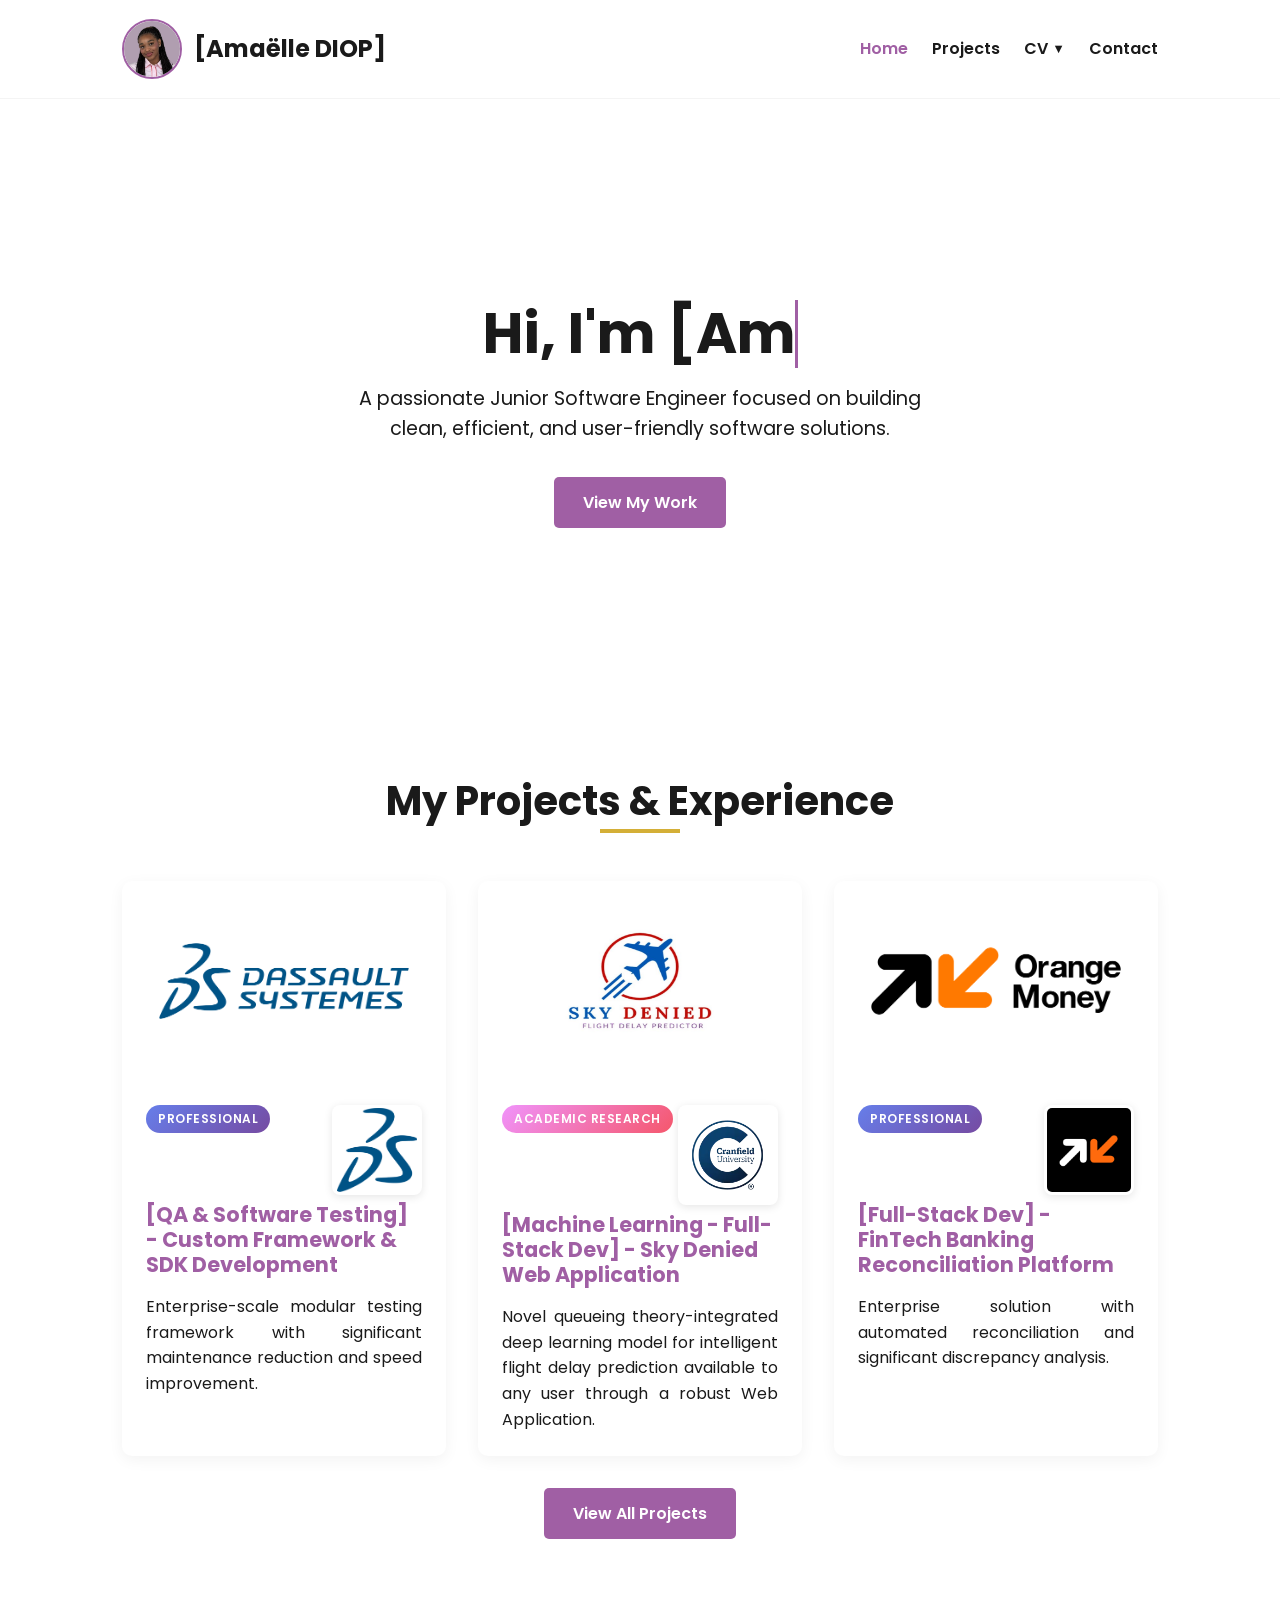
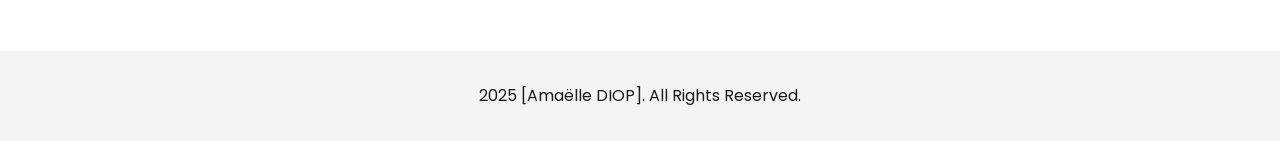
==== commit 216e2f82: "updates" ====
--- a/index.html
+++ b/index.html
@@ -103,53 +103,7 @@
                         <p style='text-align:justify;'>Enterprise-scale modular testing framework with significant maintenance reduction and speed improvement.</p>
                     </div>
                 </a>
-                <!-- Professional Experience 1b: Dassault Systèmes - AI Agent -->
-                <a href="#" class="project-card" 
-                   data-category="professional"
-                   data-title="QA Engineer - AI-Adaptive Agent for Self-Healing GUI Test Framework"
-                   data-youtube-id="PpEoGfGhyz0"
-                   data-video-description="Note: The demo video shows a partial test of the agent's structure. This breakthrough solution revolutionizes GUI testing by maintaining stability across multiple application versions in rapidly evolving software environments."
-                   data-images="images/DS_self_healing.png,https://via.placeholder.com/800x500/0066CC/FFFFFF?text=SikuliX+Integration"
-                   data-description="<p style='text-align:justify;'><strong>Ongoing Project:</strong> Pioneered development of an AI-adaptive agent utilizing decision tree algorithms to implement self-healing on a SikuliX GUI testing framework at Dassault Systèmes.</p>
-                   <p style='text-align:justify;'><strong>Revolutionary Achievements:</strong><br>
-                   • Self-learning knowledge base from previous adaptations</p>         
-                   • Component-based encyclopedia</p>
-                   • Processing of False Negatives or Errors given by the existing framework</p>
-                   • Incremental SikuliX parameters tuning</p>
-                   • Training of two YOLO Models (V8N and V11)</p>
-                   • Creation and population of a dataset for model training from CATIA Tutorials from YouTube</p>
-                   • Selection of 5 component classes</p>
-                   • Referencing the component encyclopedia</p>
-                   • Utilization of contextual elements</p>
-                   • Continuous performance improvement</p>
-                   <p style='text-align:justify;'><strong>AI Agent Features:</strong><br>
-                   • Intelligent element recognition using computer vision<br>
-                   • Dynamic test script adaptation through decision tree logic<br>
-                   • Automatic fallback mechanisms for real-time UI changes<br>
-                   <p style='text-align:justify;'><strong>Technical Innovation:</strong><br>
-                   • Advanced image-based detection and machine learning<br>
-                   • Seamless integration with existing test suites<br>
-                   • Continuous test execution without manual intervention</p>
-                   <p style='text-align:justify;'><em>Note: The demo video shows a partial test of the agent's structure. This breakthrough solution revolutionizes GUI testing by maintaining stability across multiple application versions in rapidly evolving software environments.</em></p>"
-                   data-tech="Python,SikuliX,Machine Learning,Computer Vision,Decision Trees,GUI Testing,AI Agents,Image Processing,OpenCV,Selenium"
-                   data-live-url="#"
-                   data-repo-url="#"
-                   data-company="Dassault Systèmes"
-                   data-company-logo="images/3ds_logo_simple.png">
-                    <img src="images/3ds_logo.png" alt="AI Self-Healing Tests Screenshot">
-                    <div class="project-info">
-                        <div class="project-header">
-                            <div class="project-tags">
-                                <span class="category-tag professional">Professional</span>
-                            </div>
-                            <div class="company-logo">
-                                <img src="images/3ds_logo_simple.png" alt="Dassault Systèmes Logo" class="logo-img">
-                            </div>
-                        </div>
-                        <h3>[QA & Software Testing] - AI-Adaptive Self-Healing GUI Tests</h3>
-                        <p style='text-align:justify;'>AI Agent with intelligent UI adaptation and automated test maintenance capabilities.</p>
-                    </div>
-                </a>
+               
                 <!-- Academic Project 1: AI Flight Delay Prediction -->
                 <a href="#" class="project-card"
                    data-category="school"
@@ -230,115 +184,7 @@
                         <p style='text-align:justify;'>Enterprise solution with automated reconciliation and significant discrepancy analysis.</p>
                     </div>
                 </a>
-                <!-- Academic Project 4: Piloustia - Automatic Pill Dispenser -->
-                <a href="#" class="project-card"
-                   data-category="school"
-                   data-title="Piloustia - Automatic Pill Dispenser IoT System"
-                   data-youtube-id="_E-y-EULsg0"
-                   data-video-description="Demo video shows the complete prototype in action, from mobile app control to automated pill dispensing and security features."
-                   data-images="images/piloustia/prototype1.png, images/piloustia/prototype2.png, images/piloustia/CAO+.png,images/piloustia/CAO.png,images/piloustia/digicode.png"
-                   data-description="<p style='text-align:justify;'>Collaborative group project developing an innovative IoT-enabled automatic pill dispenser system for healthcare applications.</p>
-                   <p style='text-align:justify;'><strong>My Technical Responsibilities:</strong><br>
-                   • Structural Design: Inner components and 3D CAD modeling<br>
-                   • Prototype Development: Complete 3D printing and fabrication<br>
-                   • Electrical Engineering: Circuit design and wiring assembly<br>
-                   • Programming: Complete Arduino C++ development for hardware control</p>
-                   <p style='text-align:justify;'><strong>System Features:</strong><br>
-                   • Automated medication dispensing with servo motor control<br>
-                   • Android mobile app (MIT App Inventor) for user interface<br>
-                   • Bluetooth wireless communication and security keypad<br>
-                   • Real-time medication tracking and missed dose alerts</p>
-                   <p style='text-align:justify;'><strong>Technical Implementation:</strong><br>
-                   • Arduino-based microcontroller system with sensor integration<br>
-                   • Precise dispensing mechanisms and alarm systems<br>
-                   • Patient medication history tracking and compliance monitoring</p>
-                   <p style='text-align:justify;'><em>This project required skills in mechanical design, embedded programming, electrical engineering, and healthcare technology through hands-on prototype development.</em></p>"
-                   data-tech="Arduino,C++,3D Printing,CAD Design,Circuit Design,MIT App Inventor,Android Development,IoT,Bluetooth,Servo Motors,Healthcare Technology,Embedded Systems,Electrical Engineering"
-                   data-live-url="#"
-                   data-repo-url="https://github.com/thatgirlAm/Arduino-project-automatic-pill-dispenser"
-                   data-school="ESTIA"
-                   data-school-logo="images/estia_logo.png">
-                    <img src="images/piloustia/logo.png" alt="Piloustia Automatic Pill Dispenser">
-                    <div class="project-info">
-                        <div class="project-header">
-                            <div class="project-tags">
-                                <span class="category-tag school">Academic Project</span>
-                            </div>
-                            <div class="school-logo">
-                                <img src="images/estia_logo.png" alt="ESTIA Logo" class="logo-img">
-                            </div>
-                        </div>
-                        <h3>[IoT] - Piloustia - Automatic Pill Dispenser</h3>
-                        <p style='text-align:justify;'>IoT-enabled medical device for autonomous medication management with 3D printed prototype and Arduino control.</p>
-                    </div>
-                </a>
-                <!-- Academic Project 3: Dassault UAV Challenge -->
-                <a href="#" class="project-card"
-                   data-category="school"
-                   data-title="Dassault Aviation UAV Challenge - Autonomous Drone Control System"
-                   data-images="images/UAV_scr3_ the_team.jpeg,images/UAV_scr1_body_of_the_drone.jpeg, images/UAV_scr2_assembling_the_drone.jpeg"
-                   data-description="<p style='text-align:justify;'>Prestigious Dassault Aviation UAV Challenge where our team achieved <strong>4th place</strong> among all participating universities and engineering schools.</p>
-                   <p style='text-align:justify;'><strong>My Key Responsibilities:</strong><br>
-                   • Simulation Management: Complex Gazebo robotic simulations<br>
-                   • Ground Control Optimization Proposal: Autonomous drone operations for payload unloading</p>
-                   <p style='text-align:justify;'><strong>Technical Stack:</strong><br>
-                   • ROS (Robot Operating System) for drone communication<br>
-                   • PX4 flight stack for autonomous flight control<br>
-                   • QGround Control for real-time monitoring and mission planning<br>
-                   • Advanced path planning and payload unloading features</p>
-                   <p style='text-align:justify;'><em>This project required skills in autonomous systems monitoring, and competitive problem-solving in cutting-edge UAV technology.</em></p>"
-                   data-tech="Gazebo,Qt, C++,QGround Control,PX4, Simulation,Autonomous Systems"
-                   data-live-url="#"
-                   data-repo-url="https://github.com/thatgirlAm/SITL-controling-your-autonomous-drone-with-dronekit"
-                   data-company="Dassault Aviation"
-                   data-company-logo="images/logo dassault aviation.png"
-                   data-school="ESTIA"
-                   data-school-logo="images/estia_logo.png">
-                    <img src="images/UAV_scr3_ the_team.jpeg" alt="Dassault UAV Challenge Team Photo">
-                    <div class="project-info">
-                        <div class="project-header">
-                            <div class="project-tags">
-                                <span class="category-tag school">Competition</span>
-                            </div>
-                            <div class="dual-logos uav-project">
-                                <div class="company-logo">
-                                    <img src="images/logo dassault aviation.png" alt="Dassault Aviation Logo" class="logo-img">
-                                </div>
-                                <div class="school-logo">
-                                    <img src="images/estia_logo.png" alt="ESTIA Logo" class="logo-img">
-                                </div>
-                            </div>
-                        </div>
-                        <h3>[Simulation & Drone] - Dassault Aviation UAV Challenge - Autonomous Drone Control System</h3>
-                        <p style='text-align:justify;'>Great ranking in prestigious Dassault UAV Challenge with advanced autonomous flight and simulation systems.</p>
-                    </div>
-                </a>
-                <!-- Academic Project 2: IELTS Automation -->
-                <a href="#" class="project-card"
-                   data-category="school"
-                   data-title="IELTS Smart De-anonymization Automation Solution"
-                   data-images="images/python_logo.png"
-                   data-description="<p style='text-align:justify;'>I designed and developed a comprehensive desktop application in Python to optimize the IELTS examination de-anonymization process for ESTIA. This solution addressed the time-consuming and error-prone manual administrative tasks that were previously handled by staff members. The application features: intelligent data parsing from multiple Excel formats, automated student identification and matching algorithms, bulk processing capabilities for large examination batches, comprehensive error handling and validation systems, and intuitive GUI interface for non-technical users. Key technical implementations include advanced Excel manipulation using openpyxl and pandas, robust data validation algorithms, automated backup and recovery systems, and detailed logging for audit trails. 
-                   The solution made the process go from hours to minutes while allowing complete elimination of manual transcription errors, improved data accuracy and consistency, and enhanced workflow efficiency for academic administrators.</p>"
-                   data-tech="Python,Tkinter,openpyxl,pandas,Excel Automation,GUI Development,Data Processing,File Management,Error Handling"
-                   data-live-url="#"
-                   data-repo-url="#"
-                   data-school="ESTIA"
-                   data-school-logo="images/estia_logo.png">
-                    <img src="images/python_logo.png" alt="IELTS Automation Screenshot">
-                    <div class="project-info">
-                        <div class="project-header">
-                            <div class="project-tags">
-                                <span class="category-tag school">Academic Project</span>
-                            </div>
-                            <div class="school-logo">
-                                <img src="images/estia_logo.png" alt="ESTIA Logo" class="logo-img">
-                            </div>
-                        </div>
-                        <h3>[Task Automation] - IELTS Smart Automation Solution</h3>
-                        <p style='text-align:justify;'>Intelligent desktop application with significant time reduction in IELTS processing and error elimination.</p>
-                    </div>
-                </a>
+               
             </div>
         </section>
         <div class="view-all-container">
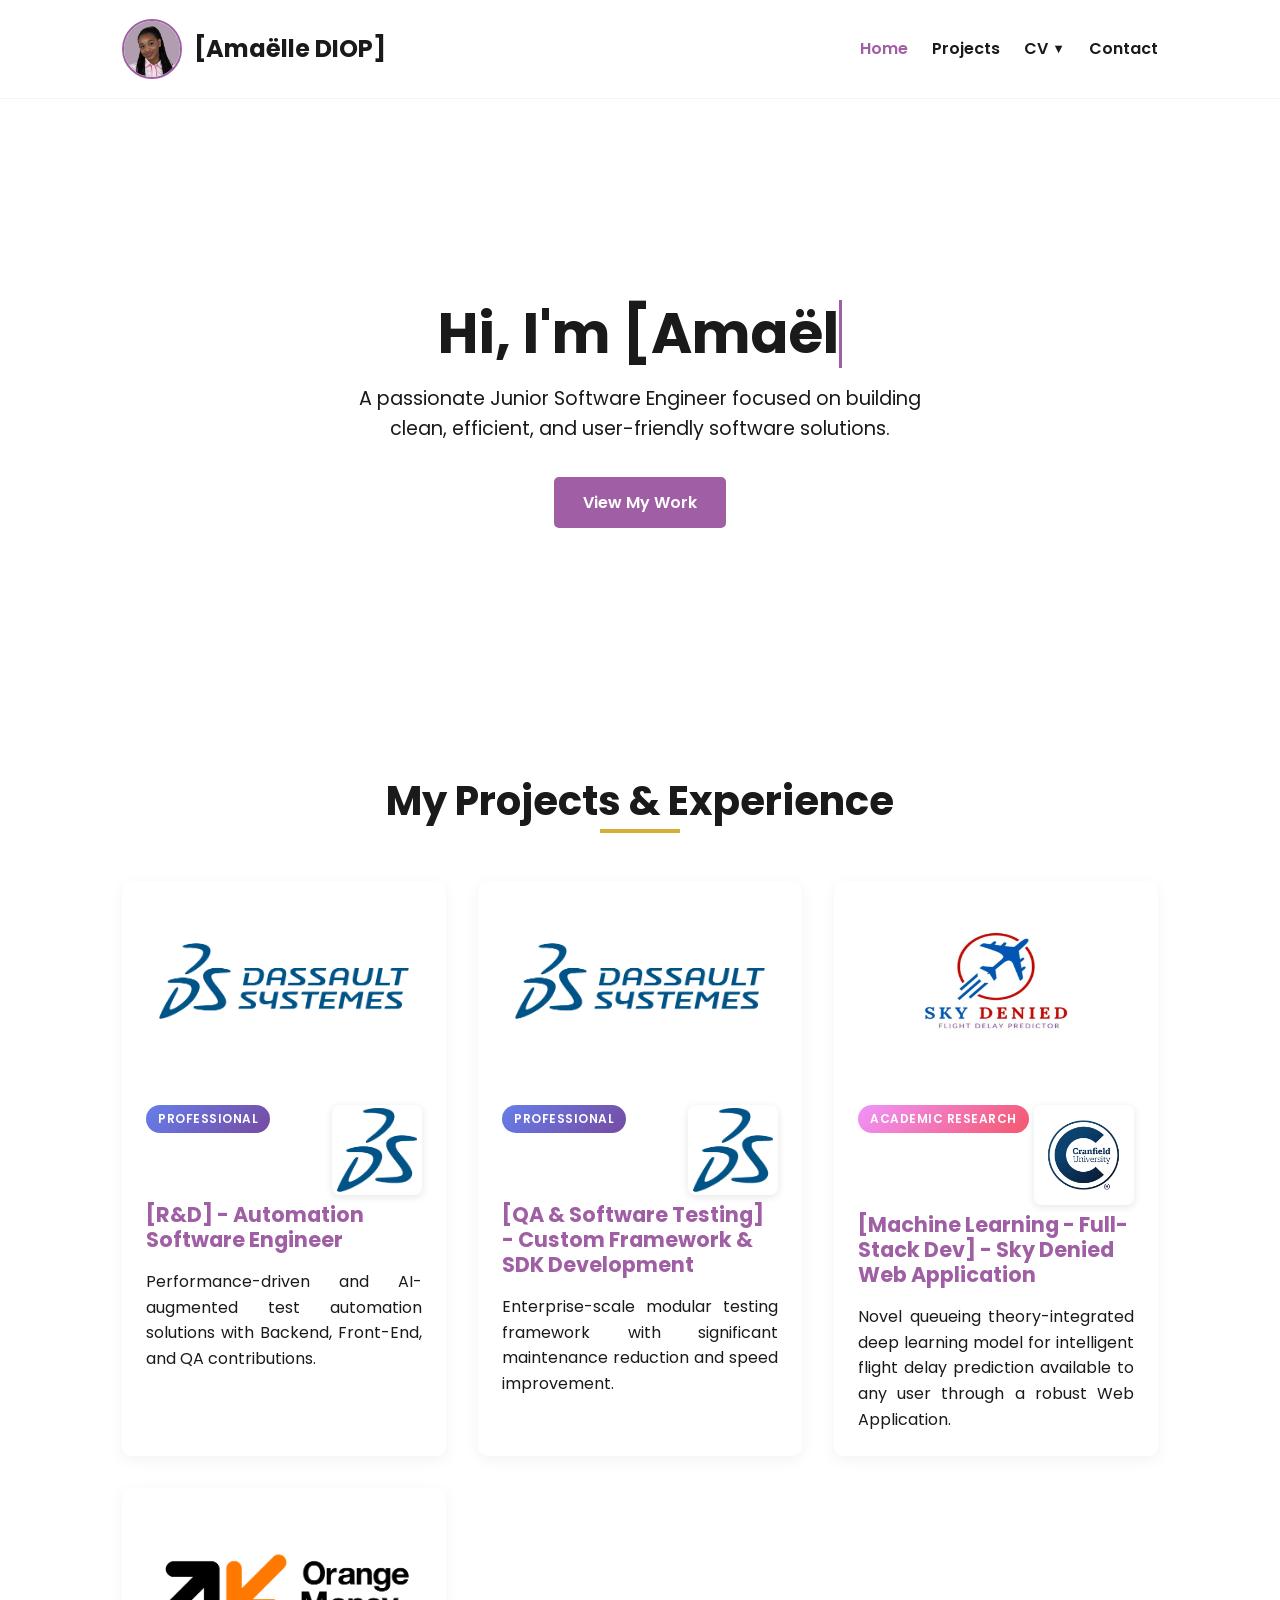
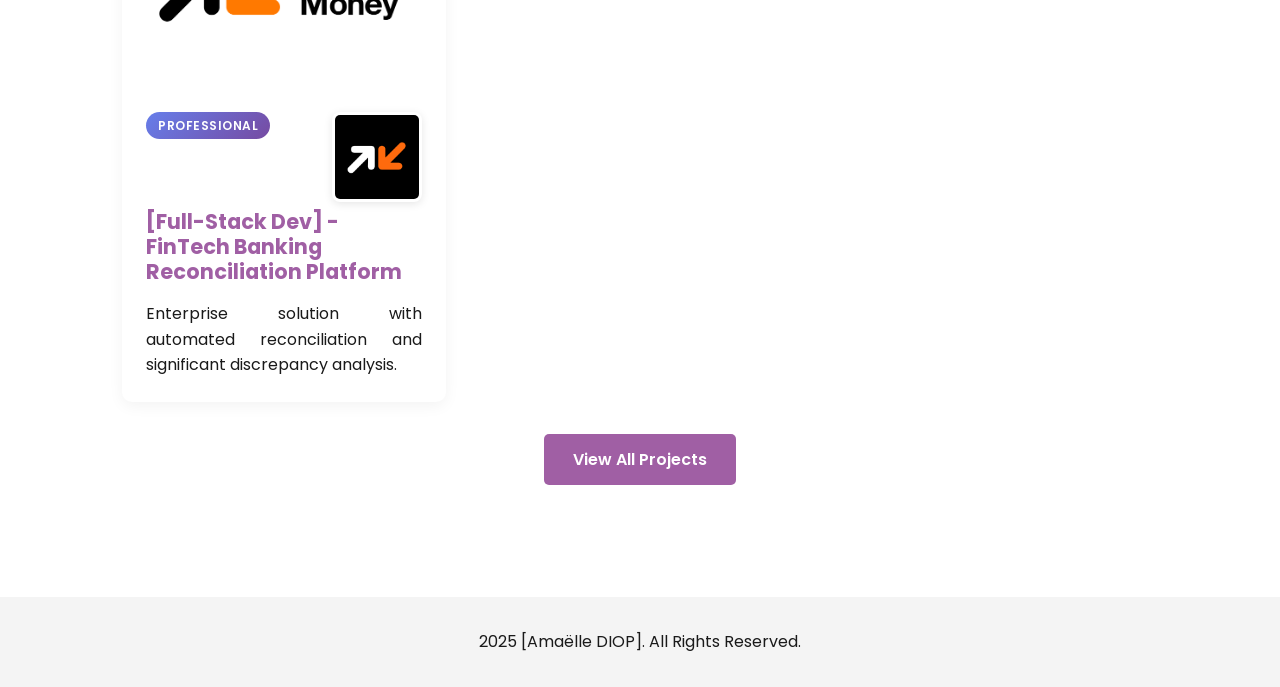
==== commit 1b7f4800: "dev: update the CV" ====
--- a/index.html
+++ b/index.html
@@ -58,6 +58,43 @@
         <section id="featured-projects" class="container">
             <h2 class="section-title fade-in">My Projects & Experience</h2>
             <div class="project-grid fade-in">
+                <!-- Professional Experience 0: Dassault Systèmes - R&D Automation Software Engineer -->
+                <a href="#" class="project-card"
+                   data-category="professional"
+                   data-title="R&D Automation Software Engineer - Performance & AI-Driven Test Automation"
+                   data-images="images/3ds_logo.png"
+                   data-description="<p style='text-align:justify;'>Full-time R&D Automation Software Engineer at Dassault Systèmes, building on my QA Engineering internship to design performance-driven and AI-augmented test automation solutions.</p>
+                   <p style='text-align:justify;'><strong>Key Responsibilities:</strong><br>
+                   • <strong>Performance Engineering:</strong> Designing solutions to enhance the performance of automated testing processes<br>
+                   • <strong>Full-Stack Development:</strong> Backend and Front-End development for internal tooling<br>
+                   • <strong>QA Assistance:</strong> Supporting QA teams across testing workflows<br>
+                   • <strong>AI Integration:</strong> Integrating AI solutions into existing applications, including automated evaluation using LLM-as-a-Judge<br>
+                   • <strong>AI Assistants:</strong> Building specialized AI assistants to translate specific business needs into technical solutions<br>
+                   • <strong>SDK Development:</strong> Creating SDKs to streamline adoption of internal tools</p><br>
+                   <p style='text-align:justify;'><strong>Technical Stack:</strong><br>
+                   • Python and Microsoft Playwright for test automation<br>
+                   • TypeScript, JavaScript and Node.js for front-end and back-end tooling development<br>
+                   • GitLab, GitLab CI/CD and Jenkins for version control and pipeline automation</p>"
+                   data-tech="Python,Microsoft Playwright,TypeScript,JavaScript,Node.js,GitLab,GitLab CI/CD,Jenkins,SDK Development,LLM-as-a-Judge,AI Assistants,AI Integration,Backend Development,Frontend Development,QA Automation"
+                   data-live-url="#"
+                   data-repo-url="#"
+                   data-company="Dassault Systèmes"
+                   data-company-logo="images/3ds_logo_simple.png">
+                    <img src="images/3ds_logo.png" alt="Dassault Systèmes R&D Automation">
+                    <div class="project-info">
+                        <div class="project-header">
+                            <div class="project-tags">
+                                <span class="category-tag professional">Professional</span>
+                            </div>
+                            <div class="company-logo">
+                                <img src="images/3ds_logo_simple.png" alt="Dassault Systèmes Logo" class="logo-img">
+                            </div>
+                        </div>
+                        <h3>[R&D] - Automation Software Engineer</h3>
+                        <p style='text-align:justify;'>Performance-driven and AI-augmented test automation solutions with Backend, Front-End, and QA contributions.</p>
+                    </div>
+                </a>
+
                 <!-- Professional Experience 1a: Dassault Systèmes - Custom Framework -->
                 <a href="#" class="project-card" 
                    data-category="professional"
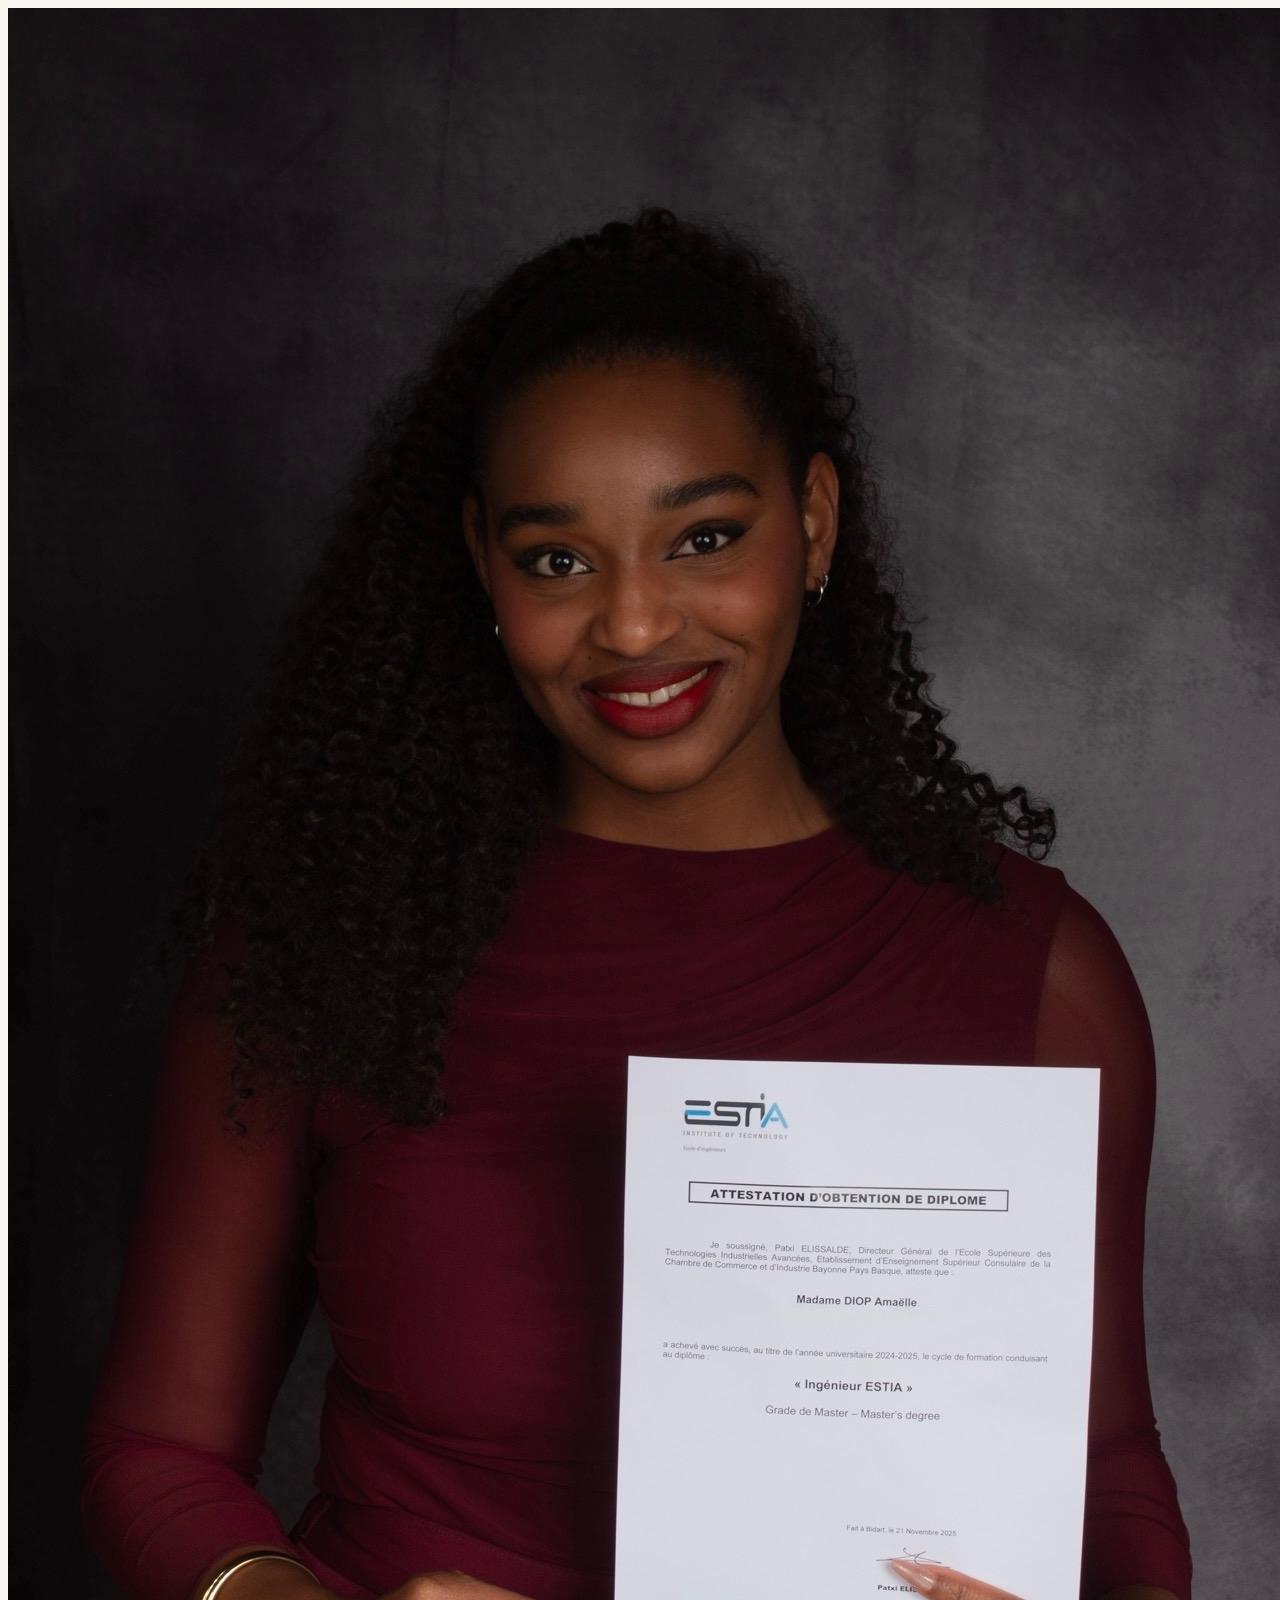
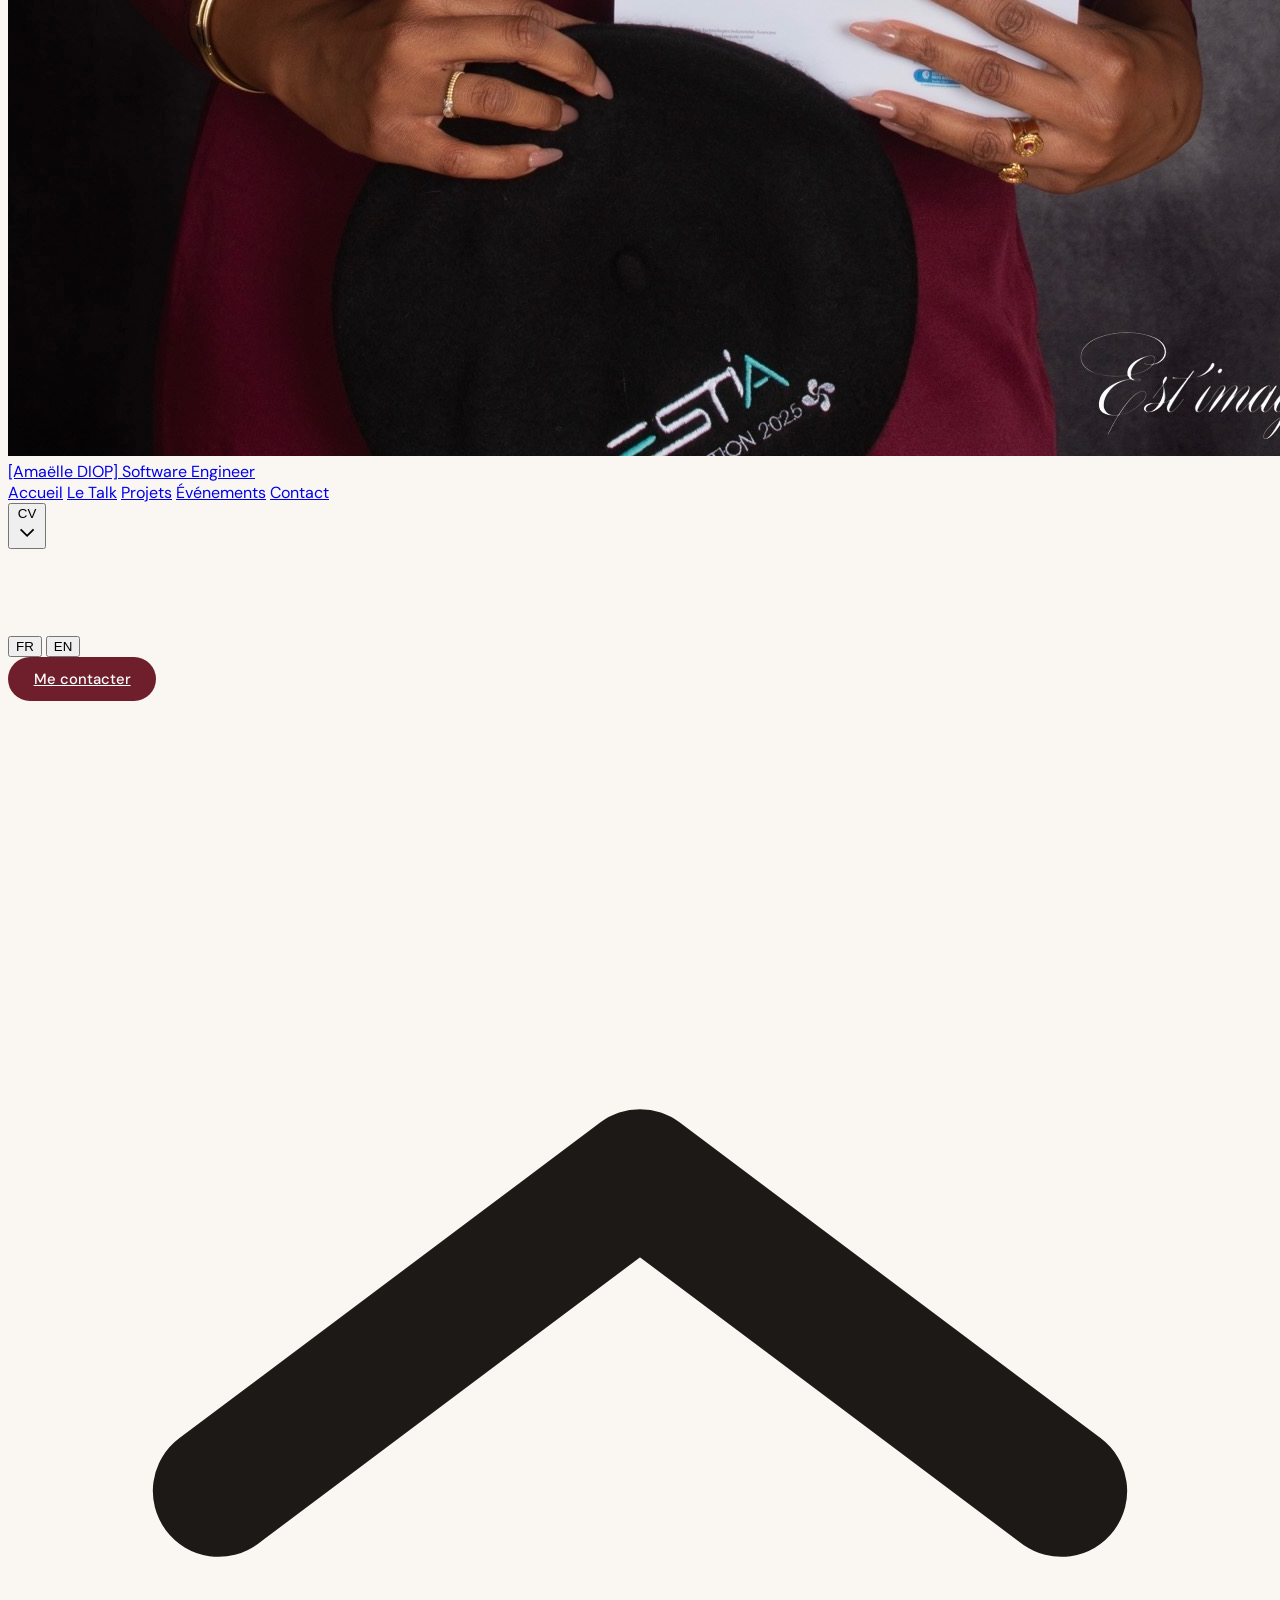
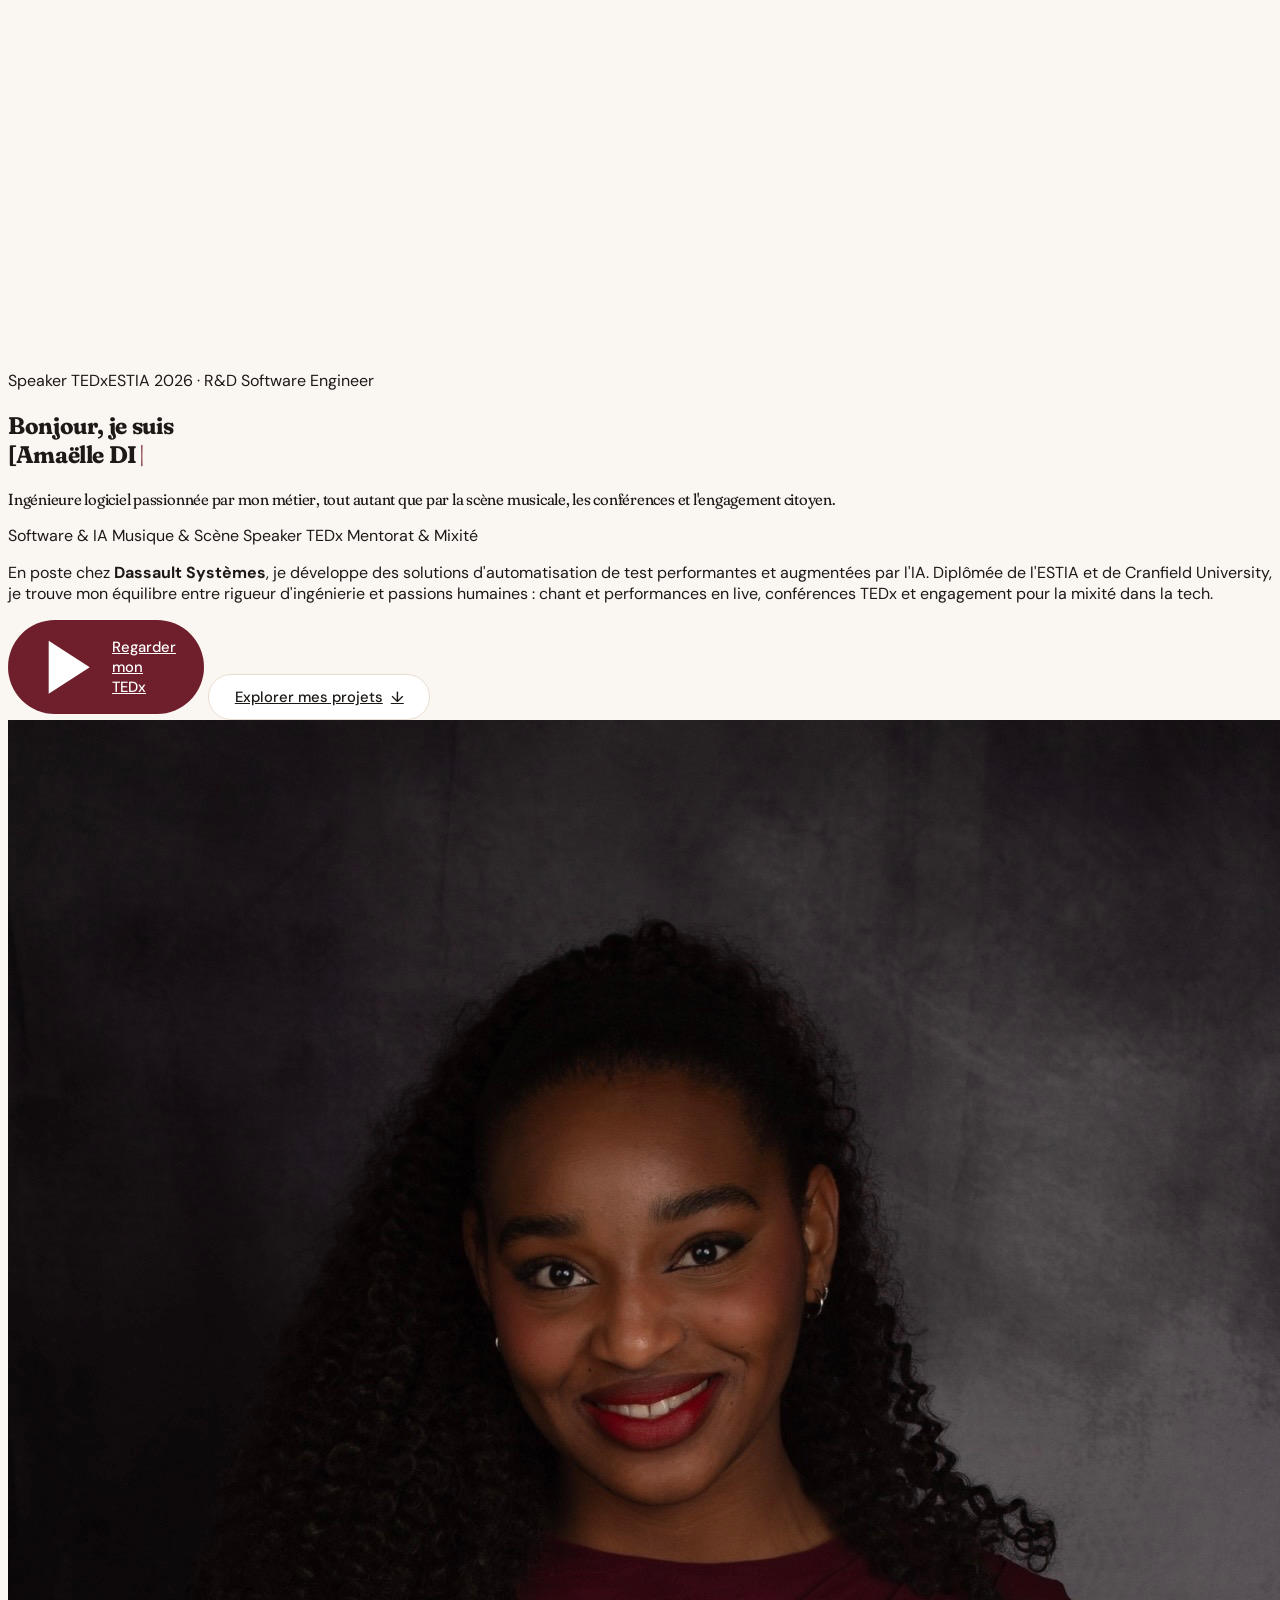
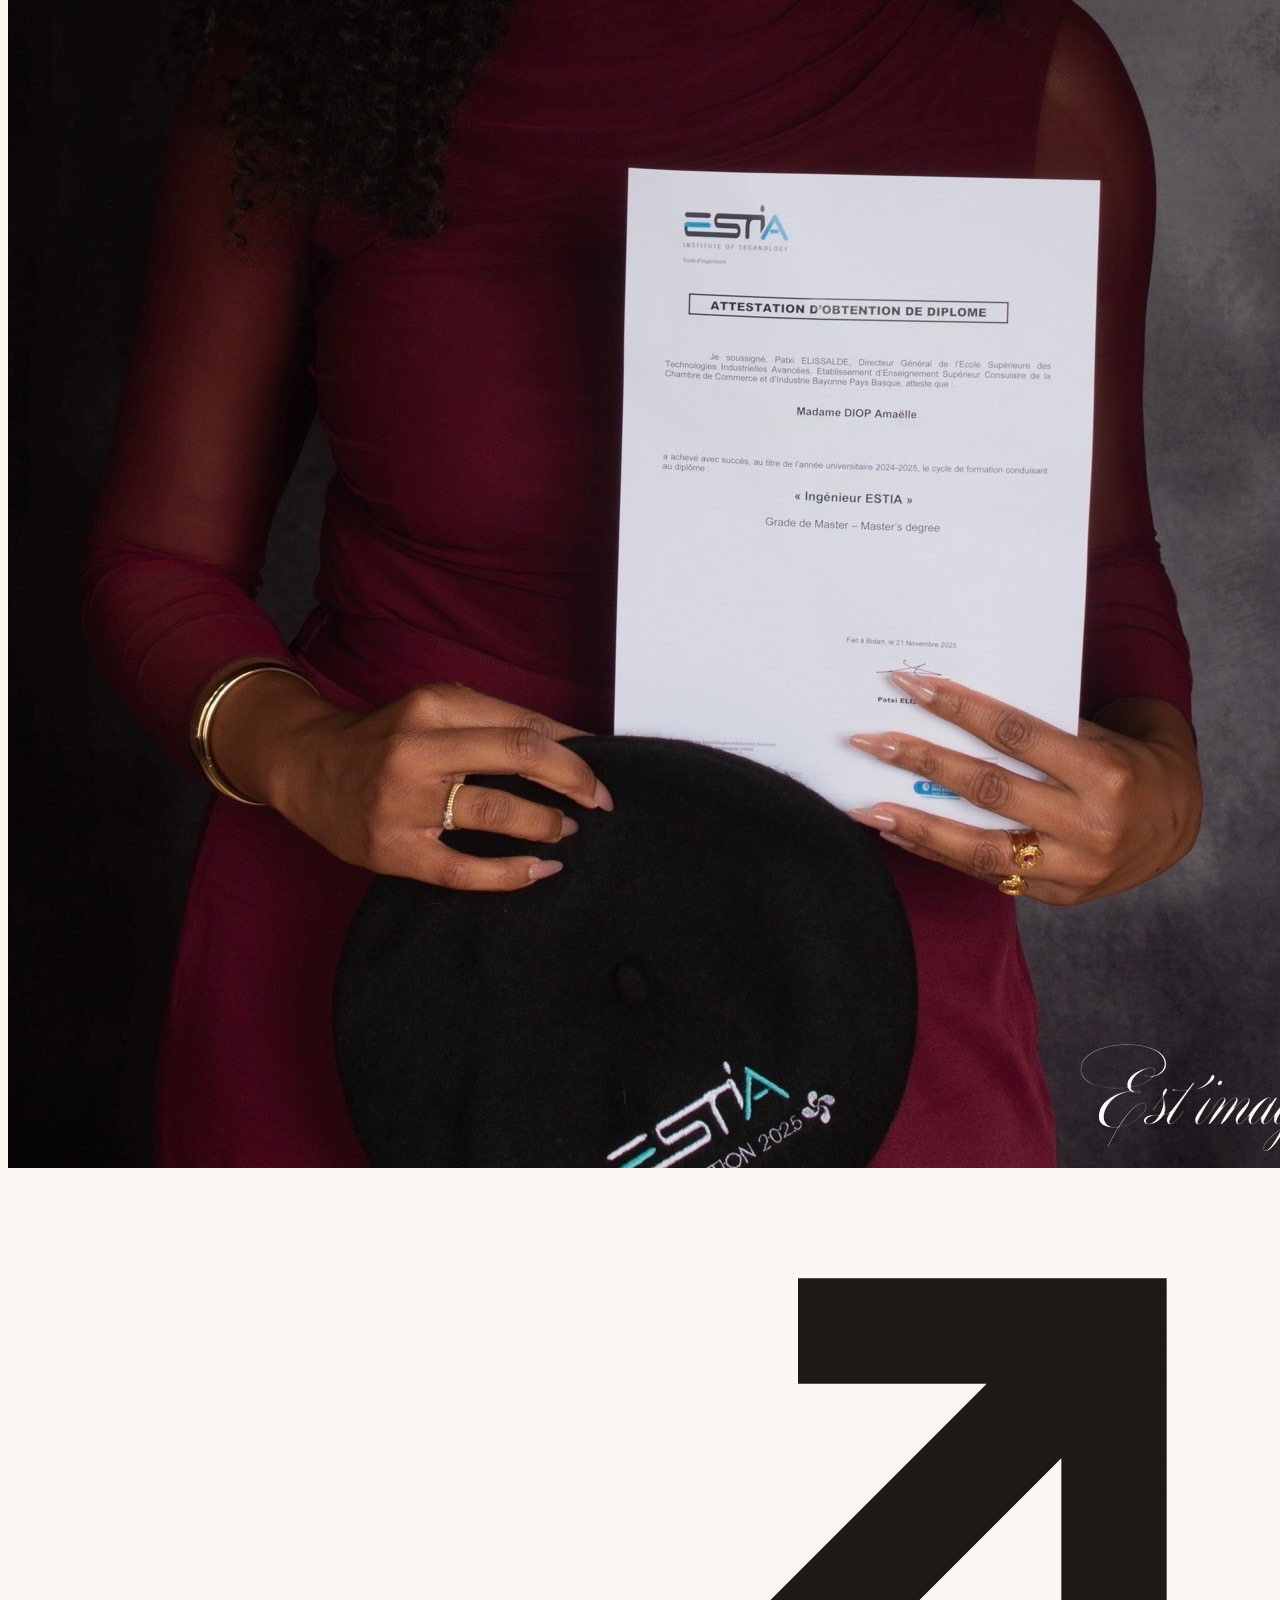
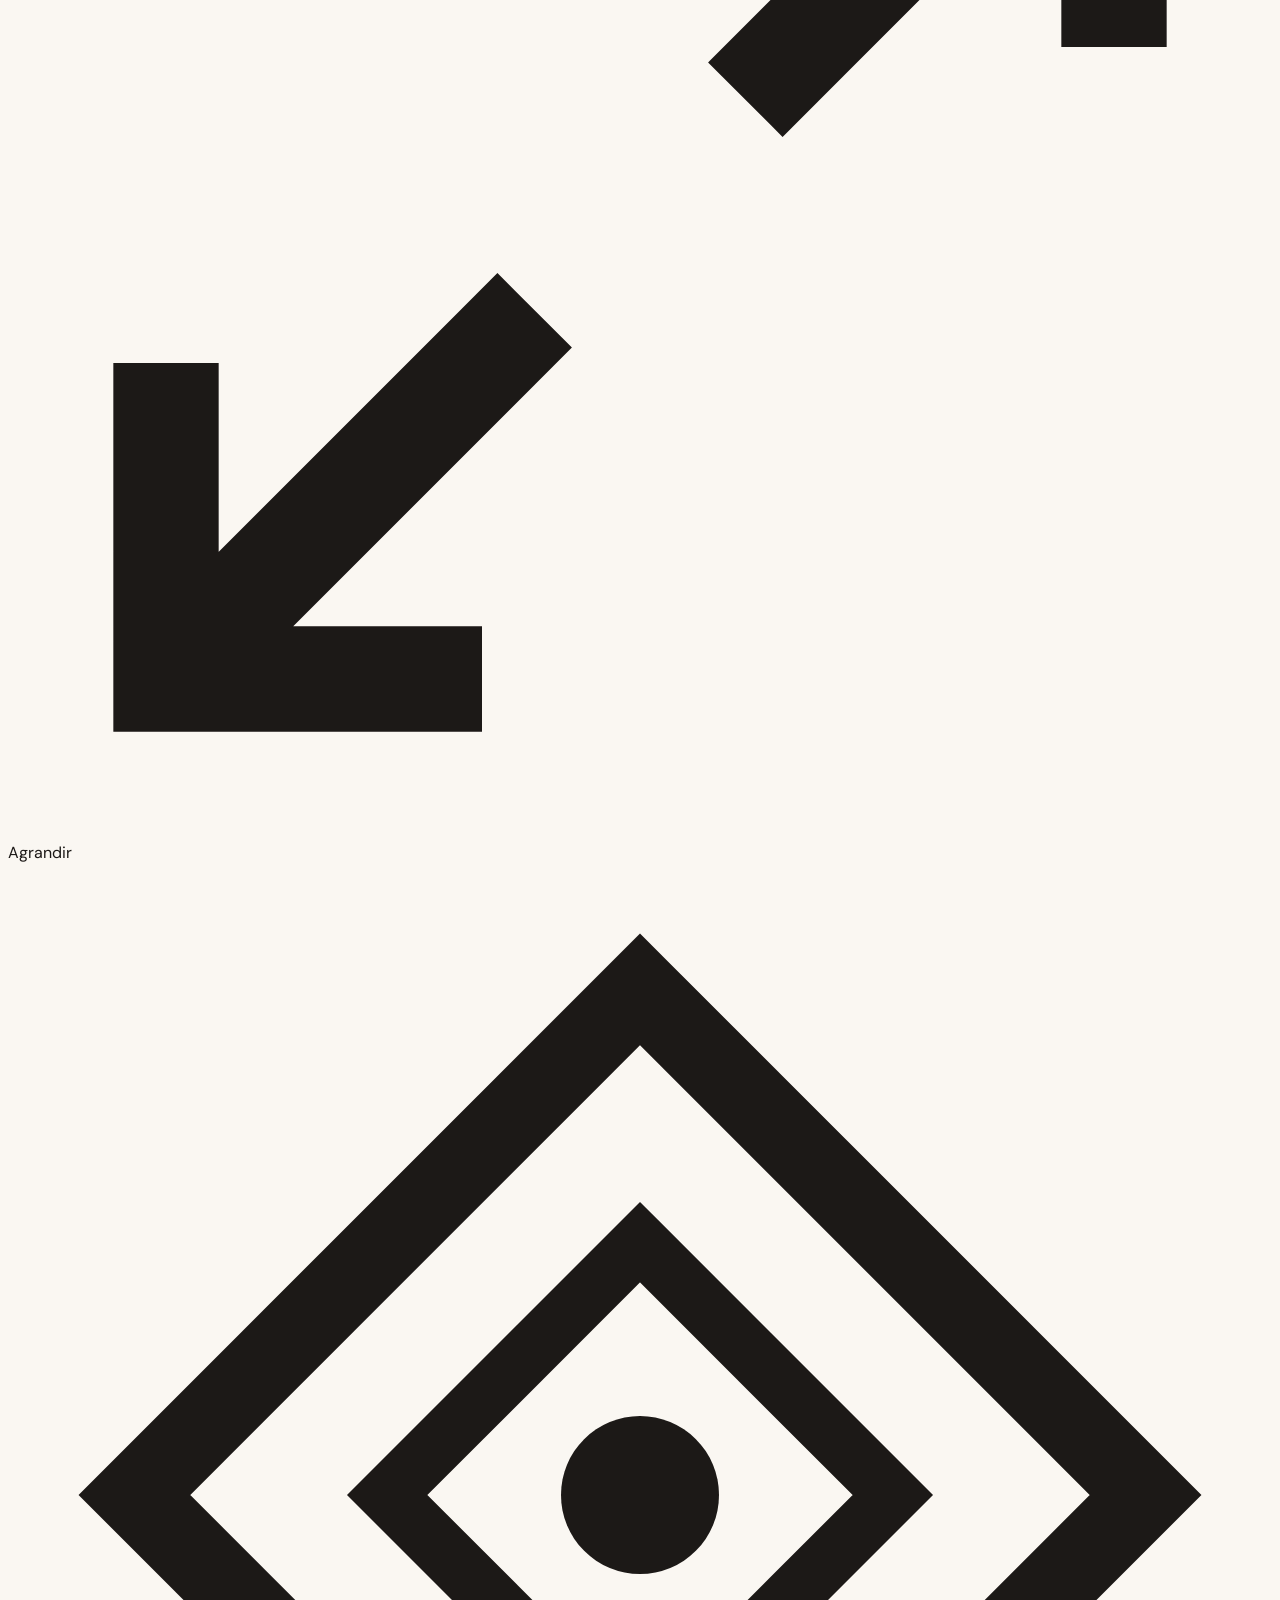
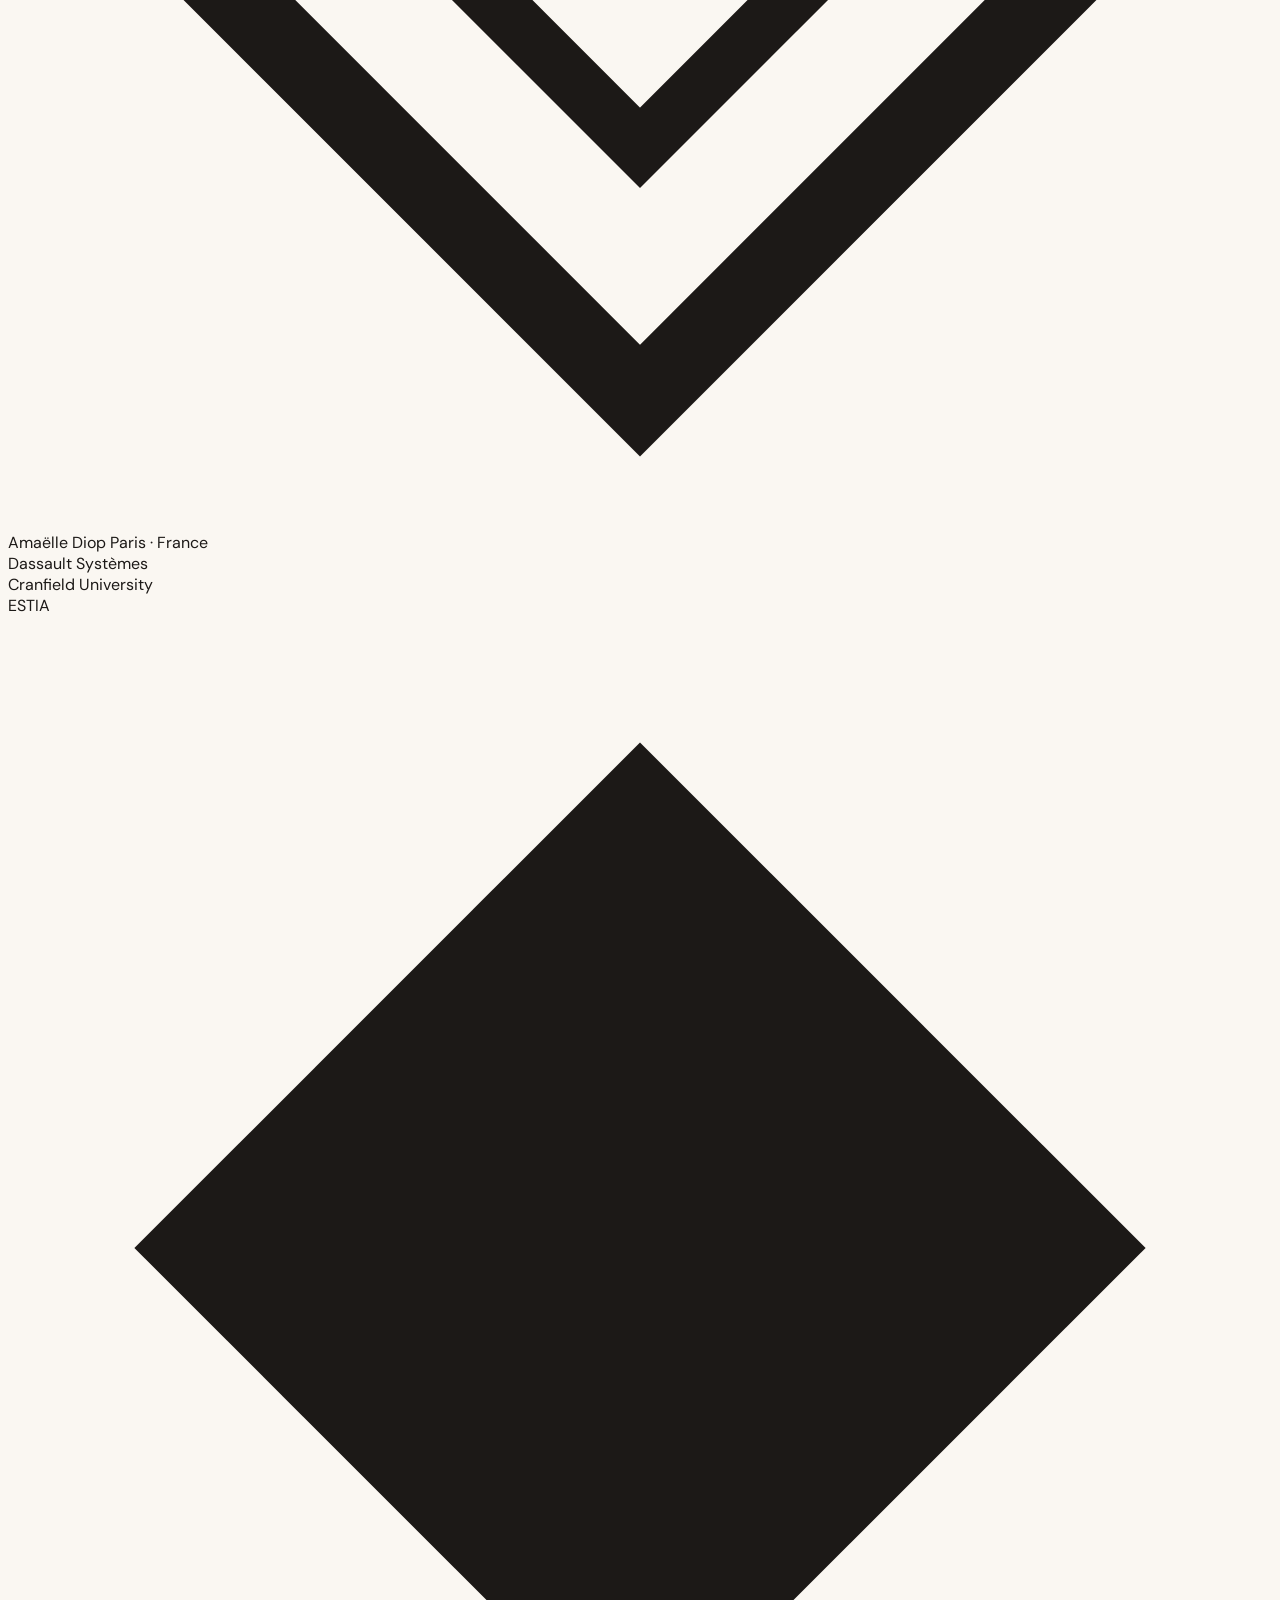
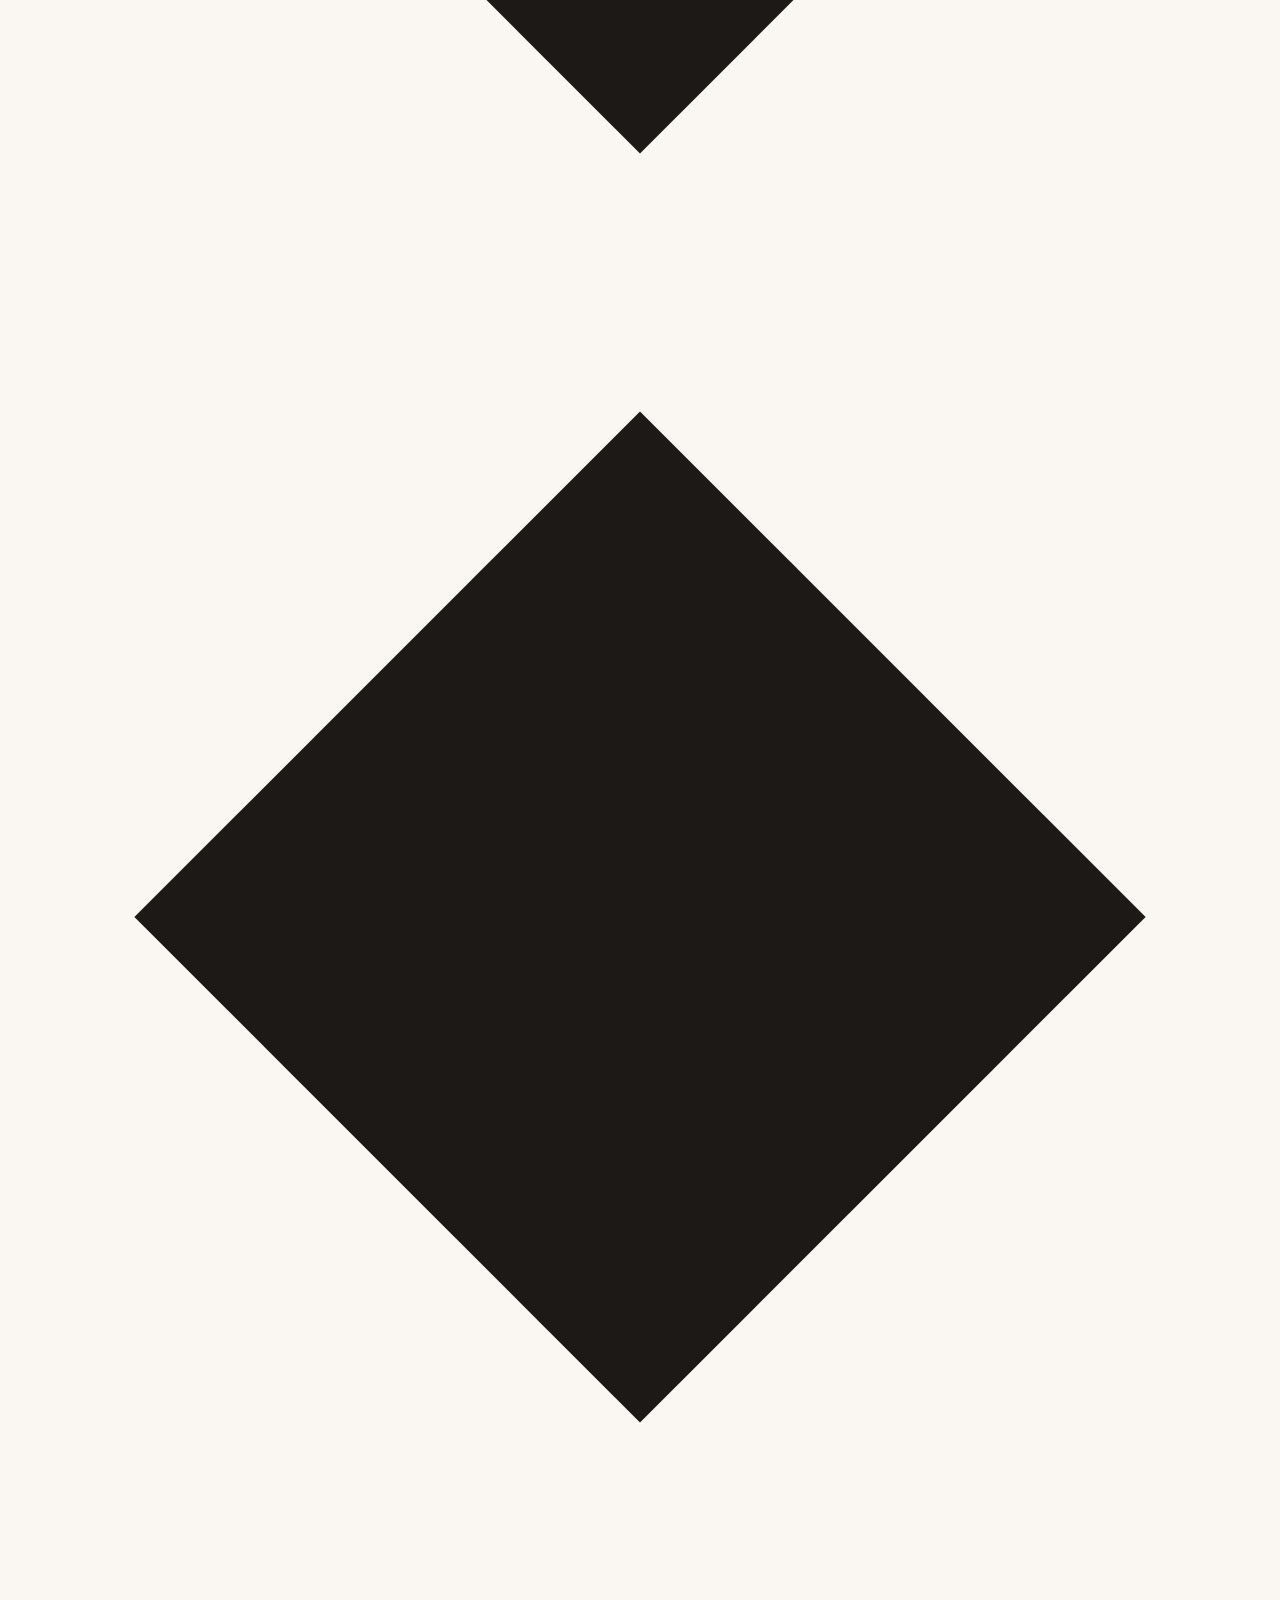
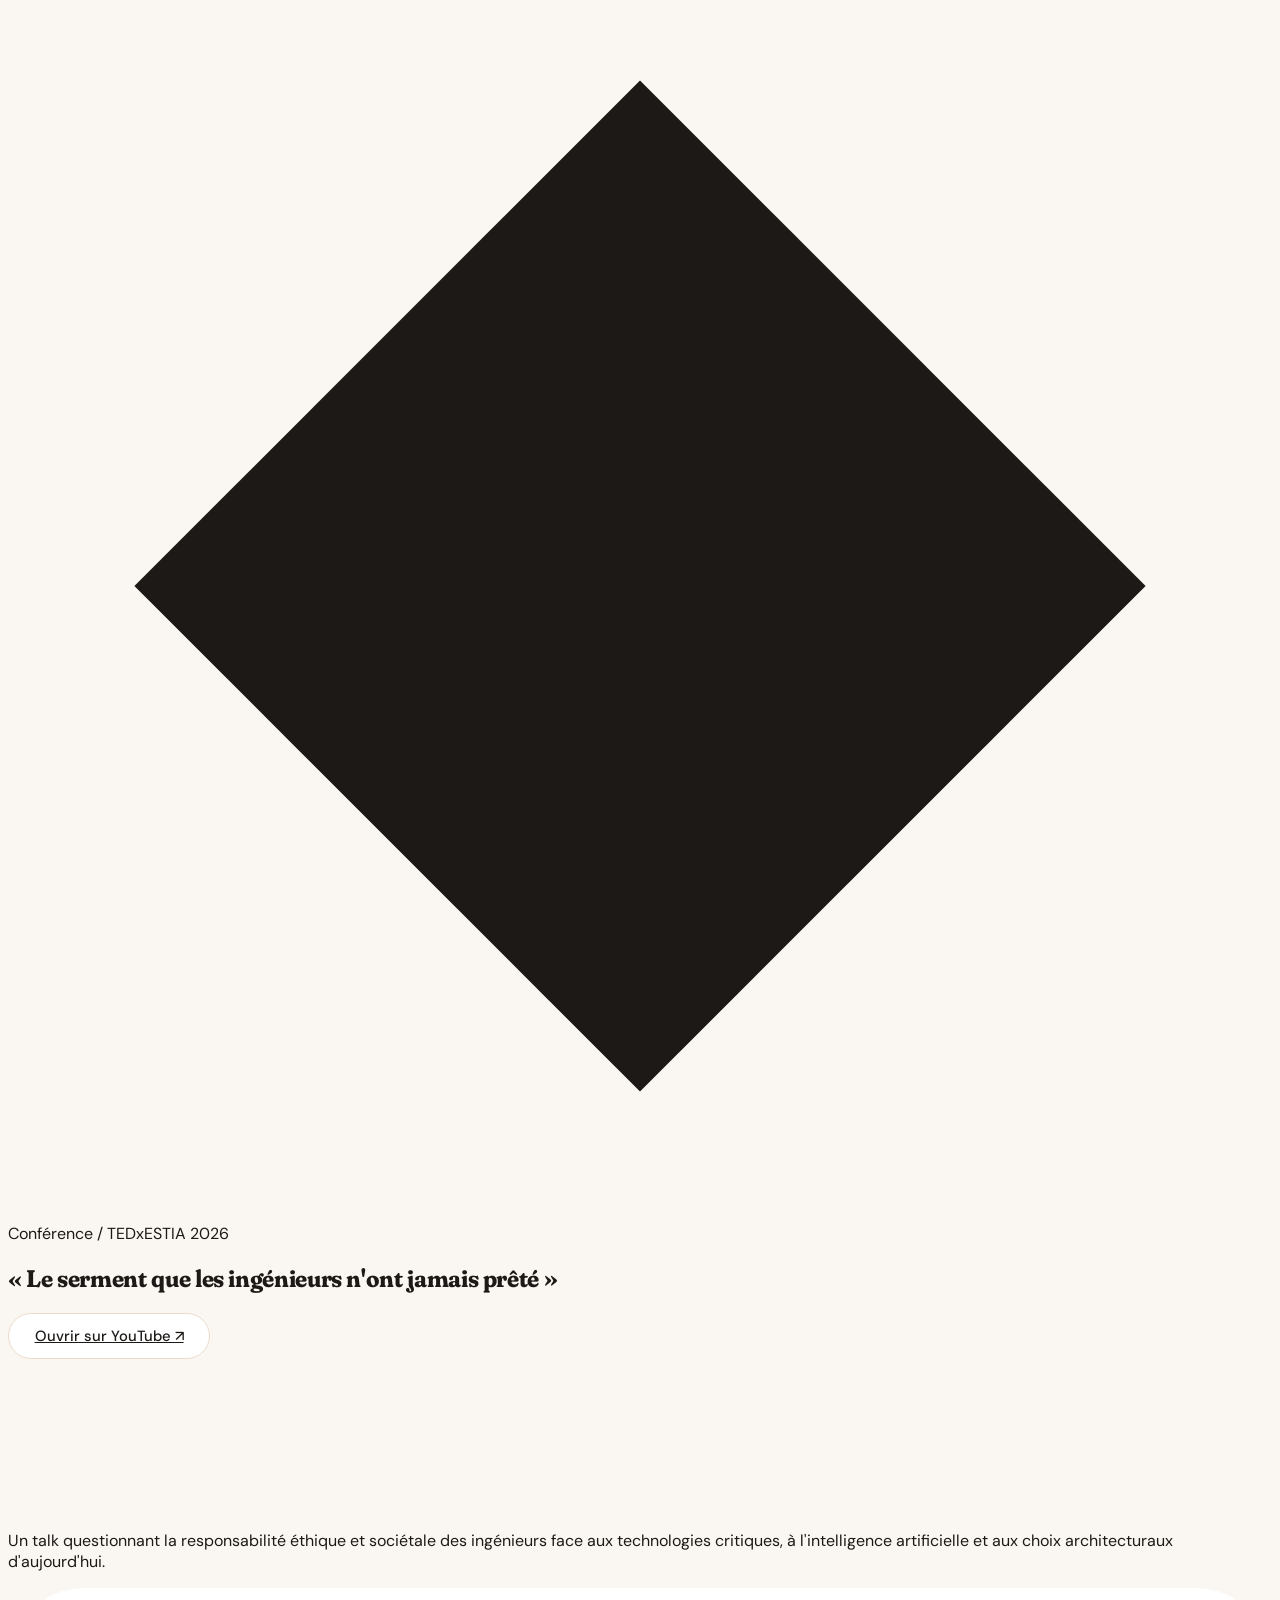
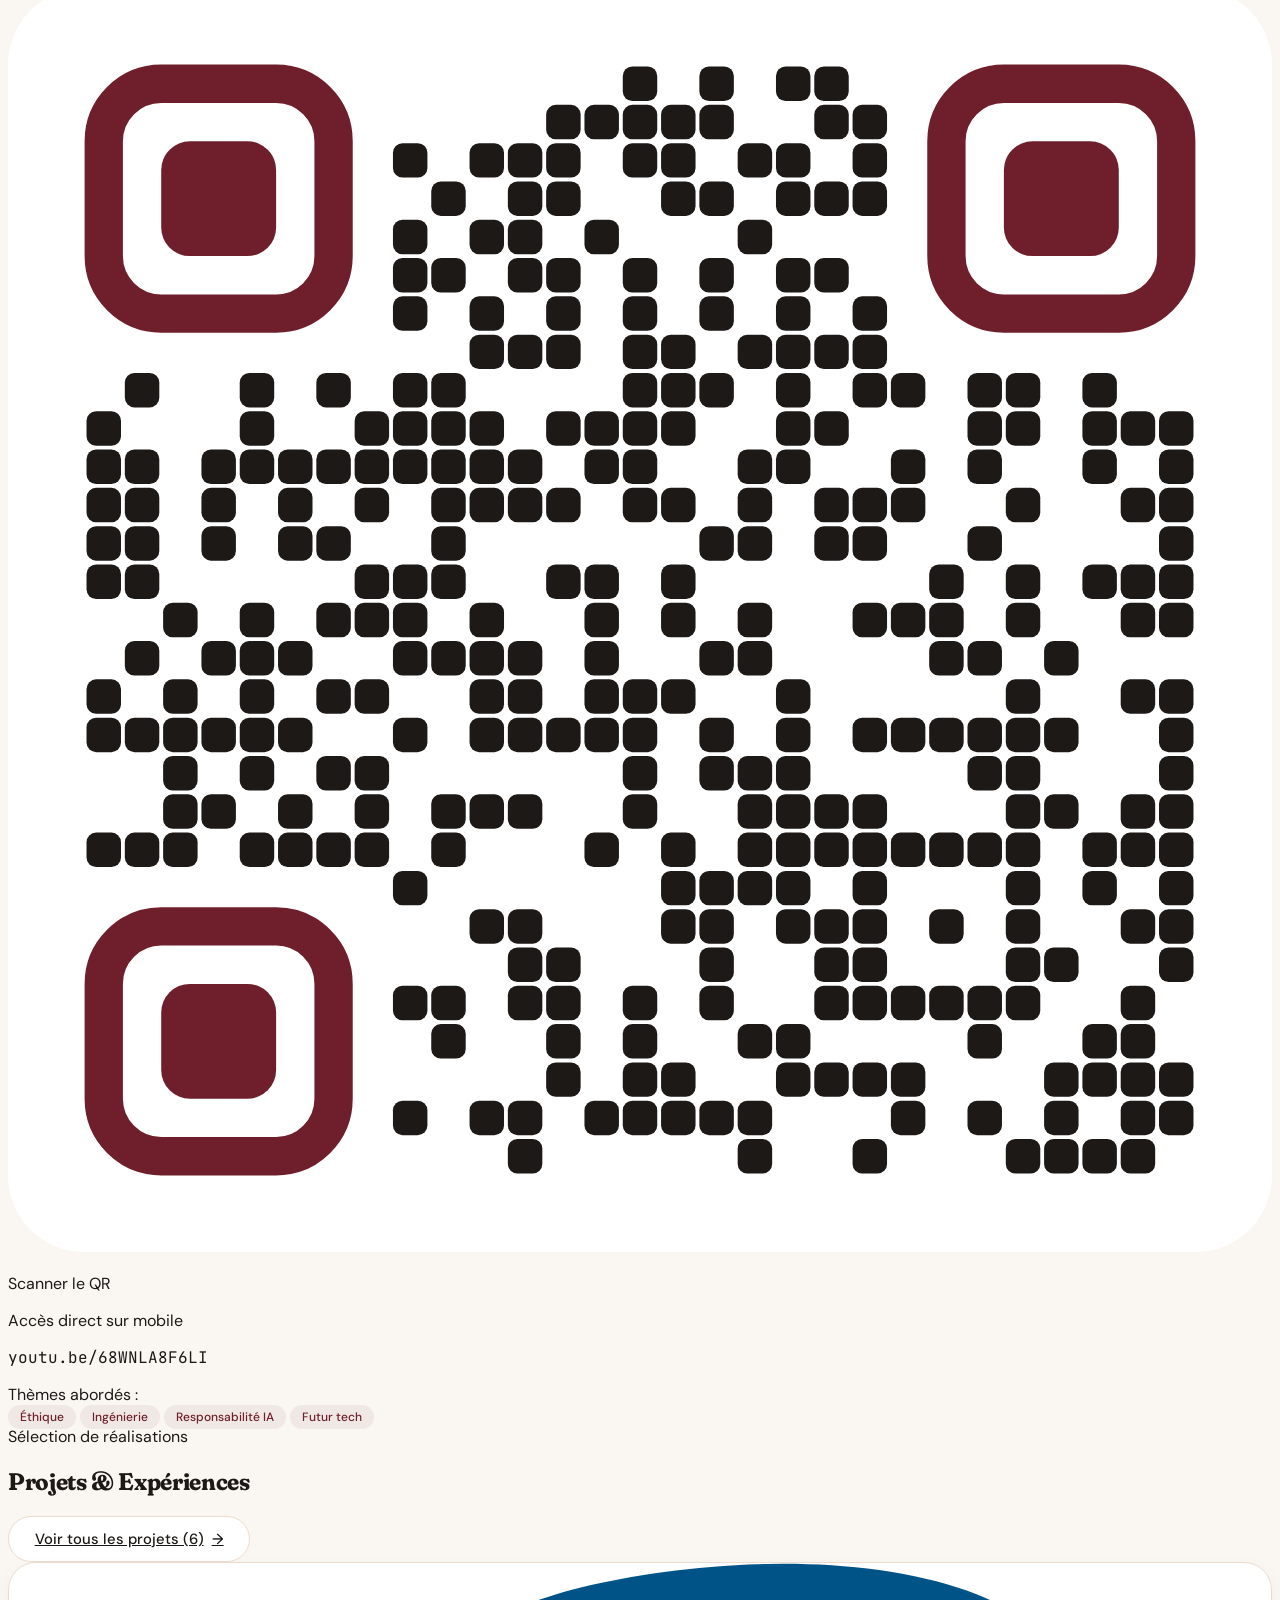
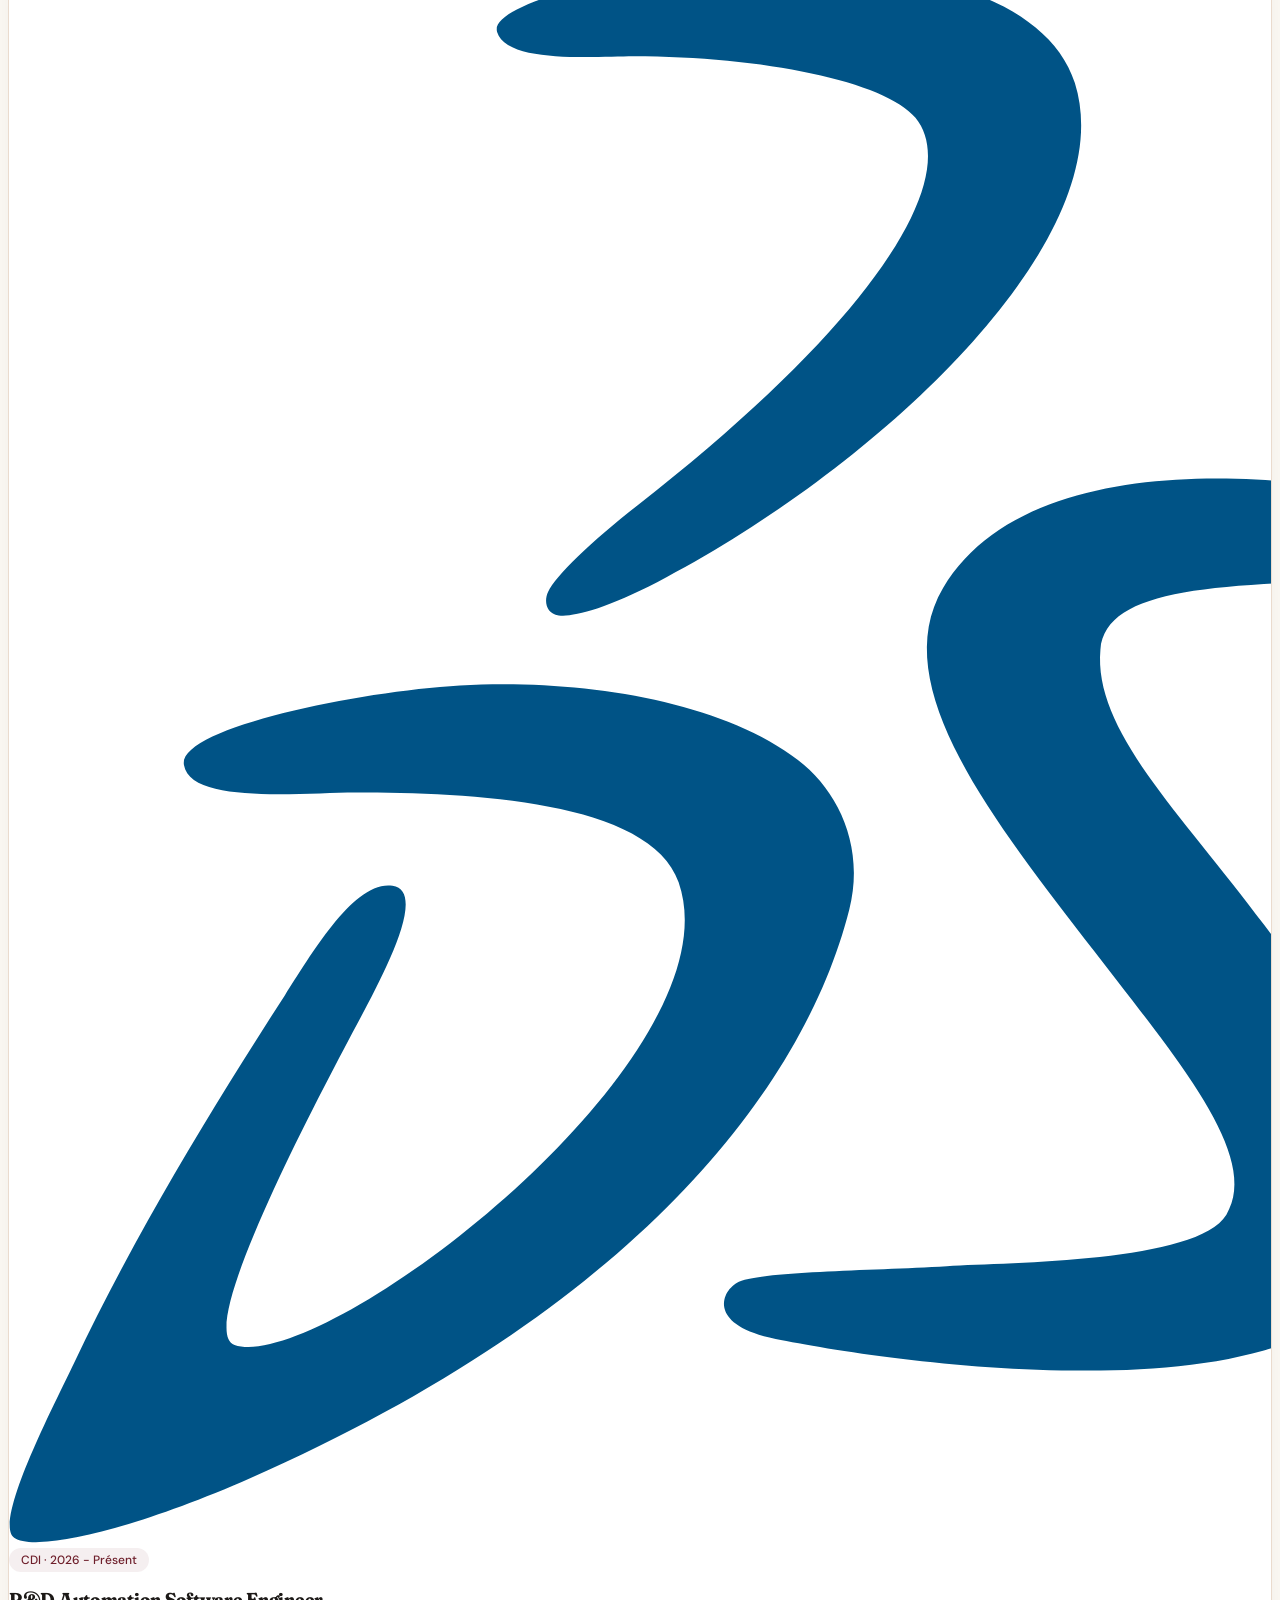
==== commit eb447c23: "portfolio 2026" ====
--- a/index.html
+++ b/index.html
@@ -1,294 +1,1955 @@
-<!DOCTYPE html>
-<html lang="en">
-<head>
-    <meta charset="UTF-8">
-    <meta name="viewport" content="width=device-width, initial-scale=1.0">
-    <meta name="theme-color" content="#a05fa4">
-    <meta name="description" content="Amaëlle DIOP - Junior Software Engineer passionate about building clean, efficient, and user-friendly web applications.">
-    <title>[Amaëlle DIOP] - Junior Software Engineer</title>
-    <link rel="stylesheet" href="css/style.css">
-    <link rel="preconnect" href="https://fonts.googleapis.com">
-    <link rel="preconnect" href="https://fonts.gstatic.com" crossorigin>
-    <link href="https://fonts.googleapis.com/css2?family=Poppins:wght@300;400;600;700&display=swap" rel="stylesheet">
-</head>
-<body>
-
-    <header class="navbar">
-        <div class="container">
-            <a href="index.html" class="logo">
-                <img src="CV/profile.png" alt="Amaëlle DIOP" class="profile-pic">
-                <span>[Amaëlle DIOP]</span>
-            </a>
-            
-            <button class="mobile-menu-btn" id="mobile-menu-btn" aria-label="Toggle mobile menu">
-                <span></span>
-                <span></span>
-                <span></span>
-            </button>
-            
-            <nav id="nav-menu">
-                <ul>
-                    <li><a href="index.html" class="active">Home</a></li>
-                    <li><a href="projects.html">Projects</a></li>
-                    <li class="dropdown">
-                        <a href="#" class="dropdown-toggle">CV <span class="dropdown-arrow">▼</span></a>
-                        <ul class="dropdown-menu cv-vertical">
-                            <li class="language-header">🇫🇷 French</li>
-                            <li><a href="CV/fr-cv-single-page.html" target="_blank">Short Version</a></li>
-                            <li><a href="CV/fr-cv-index.html" target="_blank">Full Version</a></li>
-                            <li class="language-header">🇺🇸 English</li>
-                            <li><a href="CV/cv_index_en.html" target="_blank">Full Version</a></li>
-                        </ul>
-                    </li>
-                    <li><a href="contact.html">Contact</a></li>
-                </ul>
-            </nav>
-        </div>
-    </header>
-
-    <main>
-        <section id="hero" class="container">
-            <div class="hero-content">
-                <h1 class="fade-in">Hi, I'm <span id="typewriter">[Amaëlle DIOP]</span></h1>
-                <p class="fade-in">A passionate Junior Software Engineer focused on building clean, efficient, and user-friendly software solutions.</p>
-                <a href="projects.html" class="btn fade-in">View My Work</a>
-            </div>
-        </section>
-
-        <section id="featured-projects" class="container">
-            <h2 class="section-title fade-in">My Projects & Experience</h2>
-            <div class="project-grid fade-in">
-                <!-- Professional Experience 0: Dassault Systèmes - R&D Automation Software Engineer -->
-                <a href="#" class="project-card"
-                   data-category="professional"
-                   data-title="R&D Automation Software Engineer - Performance & AI-Driven Test Automation"
-                   data-images="images/3ds_logo.png"
-                   data-description="<p style='text-align:justify;'>Full-time R&D Automation Software Engineer at Dassault Systèmes, building on my QA Engineering internship to design performance-driven and AI-augmented test automation solutions.</p>
-                   <p style='text-align:justify;'><strong>Key Responsibilities:</strong><br>
-                   • <strong>Performance Engineering:</strong> Designing solutions to enhance the performance of automated testing processes<br>
-                   • <strong>Full-Stack Development:</strong> Backend and Front-End development for internal tooling<br>
-                   • <strong>QA Assistance:</strong> Supporting QA teams across testing workflows<br>
-                   • <strong>AI Integration:</strong> Integrating AI solutions into existing applications, including automated evaluation using LLM-as-a-Judge<br>
-                   • <strong>AI Assistants:</strong> Building specialized AI assistants to translate specific business needs into technical solutions<br>
-                   • <strong>SDK Development:</strong> Creating SDKs to streamline adoption of internal tools</p><br>
-                   <p style='text-align:justify;'><strong>Technical Stack:</strong><br>
-                   • Python and Microsoft Playwright for test automation<br>
-                   • TypeScript, JavaScript and Node.js for front-end and back-end tooling development<br>
-                   • GitLab, GitLab CI/CD and Jenkins for version control and pipeline automation</p>"
-                   data-tech="Python,Microsoft Playwright,TypeScript,JavaScript,Node.js,GitLab,GitLab CI/CD,Jenkins,SDK Development,LLM-as-a-Judge,AI Assistants,AI Integration,Backend Development,Frontend Development,QA Automation"
-                   data-live-url="#"
-                   data-repo-url="#"
-                   data-company="Dassault Systèmes"
-                   data-company-logo="images/3ds_logo_simple.png">
-                    <img src="images/3ds_logo.png" alt="Dassault Systèmes R&D Automation">
-                    <div class="project-info">
-                        <div class="project-header">
-                            <div class="project-tags">
-                                <span class="category-tag professional">Professional</span>
-                            </div>
-                            <div class="company-logo">
-                                <img src="images/3ds_logo_simple.png" alt="Dassault Systèmes Logo" class="logo-img">
-                            </div>
-                        </div>
-                        <h3>[R&D] - Automation Software Engineer</h3>
-                        <p style='text-align:justify;'>Performance-driven and AI-augmented test automation solutions with Backend, Front-End, and QA contributions.</p>
-                    </div>
-                </a>
-
-                <!-- Professional Experience 1a: Dassault Systèmes - Custom Framework -->
-                <a href="#" class="project-card" 
-                   data-category="professional"
-                   data-title="[QA Engineering] - Custom Framework & SDK for Web Services Test Automation"
-                   data-youtube-id="WV1XZkva-oI"
-                   data-video-description="Demo video showcases the framework's CLI commands, automated test execution, and comprehensive HTML reporting system in action."
-                   data-images="images/framework_structure.png"
-                   data-description="<p style='text-align:justify;'>6-month internship at Dassault Systèmes developing a custom testing framework and SDK for enterprise-scale web services automation.</p>
-                   <p style='text-align:justify;'><strong>Key Achievements:</strong><br>
-                   • <strong>CI/CD Integration</strong> in ItGit/Gitlab<br>
-                   • <strong>HTML Reporting System</strong><br>
-                   • <strong>Decentralization of the login process</strong> with a custom Session Manager SDK<br>
-                   • <strong>CLI Commands</strong><br>
-                   • <strong>CLI/Physical Documentation</strong><br>
-                   • <strong>Reusable test components</strong> accelerating development cycles</p><br>
-                   <p style='text-align:justify;'><strong>Framework Features:</strong><br>
-                   • Modular architecture for scalable automated testing workflows<br>
-                   • Advanced dependency management and dynamic configuration<br>
-                   • Comprehensive reporting and CI/CD pipeline integration<br>
-                   • Intuitive CLI commands for test creation and monitoring</p><br>
-                   <p style='text-align:justify;'><strong>Technical Impact:</strong><br>
-                   • Company-scale testing solution for cloud transition contexts<br>
-                   • Accessible automated testing for technical and non-technical teams<br>
-                   • Seamless integration with existing development workflows</p>
-                   <p style='text-align:justify;'><em>Demo video showcases the framework's CLI commands, automated test execution, and comprehensive HTML reporting system in action.</em></p>
-                   <p style='text-align:justify;'><em>This project demonstrates required skills in software architecture conception, test automation, and SDK development for large-scale systems.</em></p>"
-                   data-tech="Python,PyTest,HTML/CSS,Web Services,SDK Development,Test Automation,Git,Packaging,CI/CD,REST APIs"
-                   data-live-url="#"
-                   data-repo-url="#"
-                   data-company="Dassault Systèmes"
-                   data-company-logo="images/3ds_logo_simple.png">
-                    <img src="images/3ds_logo.png" alt="Dassault Systèmes Framework Screenshot">
-                    <div class="project-info">
-                        <div class="project-header">
-                            <div class="project-tags">
-                                <span class="category-tag professional">Professional</span>
-                            </div>
-                            <div class="company-logo">
-                                <img src="images/3ds_logo_simple.png" alt="Dassault Systèmes Logo" class="logo-img">
-                            </div>
-                        </div>
-                        <h3>[QA & Software Testing] - Custom Framework & SDK Development</h3>
-                        <p style='text-align:justify;'>Enterprise-scale modular testing framework with significant maintenance reduction and speed improvement.</p>
-                    </div>
-                </a>
-               
-                <!-- Academic Project 1: AI Flight Delay Prediction -->
-                <a href="#" class="project-card"
-                   data-category="school"
-                   data-title="Sky Denied Web Application: Novel AI Model for Multi-Airport Flight Delay Prediction"
-                   data-youtube-ids="FdRefPmquR0,JB5f4Kh03jk"
-                   data-youtube-titles="Sky Denied - Demo, Teaser"
-                   data-video-descriptions="The full demo showcases real-time flight delay predictions and interactive web interface., Teaser video introduces the project concept"
-                   data-images="images/sky_denied_logo_final.png, images/sky_denied_screenshot.png, images/sky_denied_infrastructure.png,images/sky_denied_training.png,images/sky_denied_f1.png,images/sky_denied_loss.png"
-                   data-description="<p style='text-align:justify;'>Collaborative group project at Cranfield University developing an intelligent flight delay prediction system accessible through a web application.</p>
-                   <p style='text-align:justify;'><strong>My Core Responsibilities:</strong><br>
-                   • Data Pre-Processing: Flight data cleaning and preparation after scraping and before handing it out to the model<br>
-                   • Full-Stack Development: web platform architecture based on Laravel and Angular<br>
-                   • DevOps Engineering: Managed the implementation and linkage of components, Azure Cloud deployment of the website</p>
-                   <p style='text-align:justify;'><strong>Technical Deliverables:</strong><br>
-                   • Real-time prediction web application<br>
-                   • Interactive data visualization dashboards<br>
-                   • Research on model transferability between airspaces</p>
-                   <p style='text-align:justify;'><strong>AI Model Development:</strong><br>
-                    My Data Scientists colleagues developed the novel QTSimAM (Queueing Theory-SimAM-CNN-LSTM) model and published their research findings. Their academic paper is currently in the pre-print stage and is available on ResearchGate: <a href='https://www.researchgate.net/publication/393685922_Queue_up_for_takeoff_a_transferable_deep_learning_framework_for_flight_delay_prediction'>Link to the pre-print</a>.</p>
-                    <br><p style='text-align:justify;'><em>This project demonstrates successful integration of advanced AI research with practical web development and cloud deployment.</em></p>"
-                   data-tech="Python,Deep Learning,LSTM,CNN,Queueing Theory,SimAM,Azure Cloud,Angular,TypeScript,PHP,PostgreSQL,Docker,Machine Learning Research"
-                   data-live-url="#"
-                   data-repo-url="https://github.com/thatgirlAm/sky_denied_WEB_APP"
-                   data-paper-url="https://www.researchgate.net/publication/393685922_Queue_up_for_takeoff_a_transferable_deep_learning_framework_for_flight_delay_prediction"
-                   data-school="Cranfield University"
-                   data-school-logo="images/cranfield_logo.png">
-                    <img src="images/sky_denied_thumbnail.jpg" alt="Sky Denied AI Model Logo">
-                    <div class="project-info">
-                        <div class="project-header">
-                            <div class="project-tags">
-                                <span class="category-tag school">Academic Research</span>
-                            </div>
-                            <div class="school-logo">
-                                <img src="images/cranfield_logo.png" alt="Cranfield University Logo" class="logo-img">
-                            </div>
-                        </div>
-                        <h3>[Machine Learning - Full-Stack Dev] - Sky Denied Web Application</h3>
-                        <p style='text-align:justify;'>Novel queueing theory-integrated deep learning model for intelligent flight delay prediction available to any user through a robust Web Application.</p>
-                    </div>
-                </a>
-                <!-- Professional Experience 2: Orange Finance Mobile -->
-                <a href="#" class="project-card"
-                   data-category="professional"
-                   data-title="Full-Stack Developer & Data Analyst - FinTech Banking Reconciliation Platform"
-                   data-youtube-id="cITKmPQY9gs"
-                   data-video-description="Demo video demonstrates the complete reconciliation workflow, dashboard analytics, and automated discrepancy detection in real-time."
-                   data-images="images/daily_logo.png,images/daily_logoofms.png"
-                   data-description="<p style='text-align:justify;'>4-month internship at Orange Finances Mobiles in Dakar, leading development of a comprehensive FinTech solution to address critical transactional data discrepancies.</p>
-                   <p style='text-align:justify;'><strong>Business Impact:</strong><br>
-                   • Monitoring preventing future data losses<br>
-                   • Automation of former time-consuming manual tasks</p>
-                   <p style='text-align:justify;'><strong>Technical Architecture:</strong><br>
-                   • End-to-end data engineering pipeline with automated extraction<br>
-                   • Data validation and cleansing processes<br>
-                   • Reconciliation algorithms for transaction matching<br>
-                   • Automated pre-analysis for potential discrepancies causes</p>
-                   <p style='text-align:justify;'><strong>Platform Features:</strong><br>
-                   • Ergonomic web dashboard with monitoring and data visualisation features<br>
-                   • Detailed analytics and reporting capabilities<br>
-                   • Seamless integration with existing banking infrastructure</p>
-                   <p style='text-align:justify;'><em>This solution contributed to financial reconciliation processes while providing actionable insights for strategic business decision-making and discrepancies justification.</em></p>"
-                   data-tech="Python,SQL,Data Engineering,Pandas,NumPy, Angular, Typescript, HTML/CSS, PHP, Laravel"
-                   data-live-url="#"
-                   data-repo-url="#"
-                   data-company="Orange Finances Mobiles"
-                   data-company-logo="images/daily_logoofms.png">
-                    <img src="images/daily_logo.png" alt="Daily FinTech Solution Screenshot">
-                    <div class="project-info">
-                        <div class="project-header">
-                            <div class="project-tags">
-                                <span class="category-tag professional">Professional</span>
-                            </div>
-                            <div class="company-logo">
-                                <img src="images/daily_logoofms.png" alt="Orange Finances Mobiles Logo" class="logo-img">
-                            </div>
-                        </div>
-                        <h3>[Full-Stack Dev] - FinTech Banking Reconciliation Platform</h3>
-                        <p style='text-align:justify;'>Enterprise solution with automated reconciliation and significant discrepancy analysis.</p>
-                    </div>
-                </a>
-               
-            </div>
-        </section>
-        <div class="view-all-container">
-            <a href="projects.html" class="btn">View All Projects</a>
-        </div>
-        </section>
-    </main>
-
-    <!-- ==== PROJECT MODAL ==== -->
-    <div id="project-modal" class="modal-container hidden">
-        <div class="modal-overlay"></div>
-        <div class="modal-content">
-            <button class="modal-close">&times;</button>
-            <div class="modal-header">
-                <h2 id="modal-title">Project Title</h2>
-                <div class="modal-meta">
-                    <span id="modal-category-tag" class="category-tag"></span>
-                    <div id="modal-organization-info" class="organization-info">
-                        <img id="modal-organization-logo" src="" alt="" class="logo-img">
-                        <span id="modal-organization-name"></span>
-                    </div>
-                </div>
-            </div>
-            
-            <div class="modal-gallery">
-                <div id="modal-media-container">
-                    <img src="[data-uri]" alt="Project Screenshot" id="modal-image">
-                    <div id="modal-youtube-container" class="youtube-container">
-                        <iframe id="modal-youtube-iframe" src="" frameborder="0" allowfullscreen title="Project Demo Video"></iframe>
-                    </div>
-                </div>
-                <div id="video-description" class="video-description hidden">
-                    <p id="video-description-text"></p>
-                </div>
-                <div id="video-sub-tabs" class="video-sub-tabs">
-                    <!-- Video sub-tabs will be generated by JS -->
-                </div>
-                <button id="prev-btn" class="gallery-nav prev">&lt;</button>
-                <button id="next-btn" class="gallery-nav next">&gt;</button>
-                <div id="media-tabs" class="media-tabs">
-                    <button id="video-tab" class="media-tab">📹 Videos</button>
-                    <button id="images-tab" class="media-tab active">🖼️ Images</button>
-                </div>
-            </div>
-            
-            <h3>About this project</h3>
-            <p id="modal-description" style="text-align:justify;">Project description goes here...</p>
-            
-            <h3>Technologies Used</h3>
-            <div id="modal-tech" class="tech-tags">
-                <!-- Tech tags will be generated by JS -->
-            </div>
-            
-            <div id="modal-links" class="modal-links">
-                <!-- Links will be generated by JS -->
-            </div>
-        </div>
-    </div>
-    <!-- ==== END PROJECT MODAL ==== -->
-
-    <footer>
-        <div class="container">
-            <p> 2025 [Amaëlle DIOP]. All Rights Reserved.</p>
-            <!-- Add social media links here if you want -->
-        </div>
-    </footer>
-
-    <script src="js/script.js"></script>
-</body>
-</html>+<!DOCTYPE html>
+<html lang="fr" class="scroll-smooth">
+<head>
+<meta charset="UTF-8">
+<meta name="viewport" content="width=device-width, initial-scale=1.0">
+<title>[Amaëlle DIOP] - Software Engineer</title>
+<script src="https://www.gstatic.com/antigravity/web/dev/tailwindcss.min.js"></script>
+<link rel="stylesheet" href="https://fonts.googleapis.com/css2?family=Fraunces:ital,opsz,wght,SOFT@0,9..144,400..600,80;1,9..144,400..600,80&family=DM+Sans:opsz,wght@9..40,300..600&family=JetBrains+Mono:wght@400;500&display=swap">
+<script src="js/qr_matrix.js"></script>
+<style>
+  :root {
+    --bg: #FAF7F2;
+    --card: #FFFFFF;
+    --border: #EADBCE;
+    --border-light: #F2EBE2;
+    --text: #1C1917;
+    --muted: #736B63;
+    --bordeaux: #6E1F2B;
+    --bordeaux-dark: #561722;
+    --bordeaux-light: #F4EBEA;
+    --bordeaux-subtle: rgba(110, 31, 43, 0.07);
+    --serif: 'Fraunces', Georgia, serif;
+    --sans: 'DM Sans', -apple-system, sans-serif;
+    --mono: 'JetBrains Mono', monospace;
+  }
+  
+  body {
+    background-color: var(--bg);
+    color: var(--text);
+    font-family: var(--sans);
+    -webkit-font-smoothing: antialiased;
+    overflow-x: hidden;
+  }
+  
+  .serif {
+    font-family: var(--serif);
+    font-variation-settings: "SOFT" 80, "opsz" 72;
+    letter-spacing: -0.015em;
+  }
+  .mono { font-family: var(--mono); }
+
+  /* --- Scroll Progress Bar --- */
+  #scroll-progress {
+    position: fixed;
+    top: 0;
+    left: 0;
+    height: 3px;
+    background: linear-gradient(90deg, var(--bordeaux), #A83244);
+    width: 0%;
+    z-index: 100;
+    transition: width 0.1s linear;
+  }
+
+  /* --- Classy Scroll Reveal (Blur + Glide) --- */
+  .reveal {
+    opacity: 0;
+    transform: translateY(32px) scale(0.985);
+    filter: blur(6px);
+    transition: opacity 0.85s cubic-bezier(0.16, 1, 0.3, 1),
+                transform 0.85s cubic-bezier(0.16, 1, 0.3, 1),
+                filter 0.85s cubic-bezier(0.16, 1, 0.3, 1);
+    will-change: opacity, transform, filter;
+  }
+
+  .reveal.active {
+    opacity: 1;
+    transform: translateY(0) scale(1);
+    filter: blur(0);
+  }
+
+  .reveal-delay-1 { transition-delay: 0.12s; }
+  .reveal-delay-2 { transition-delay: 0.24s; }
+  .reveal-delay-3 { transition-delay: 0.36s; }
+
+  /* --- Tilt & Spotlight Card Effect --- */
+  .interactive-card {
+    position: relative;
+    background: #FFFFFF;
+    border: 1px solid var(--border);
+    border-radius: 28px;
+    overflow: hidden;
+    transition: transform 0.4s cubic-bezier(0.16, 1, 0.3, 1),
+                box-shadow 0.4s cubic-bezier(0.16, 1, 0.3, 1),
+                border-color 0.4s;
+    box-shadow: 0 4px 20px -2px rgba(28, 25, 23, 0.04);
+  }
+
+  .interactive-card:hover {
+    transform: translateY(-6px);
+    border-color: #D6C2B4;
+    box-shadow: 0 24px 44px -12px rgba(110, 31, 43, 0.14),
+                0 4px 12px -2px rgba(28, 25, 23, 0.04);
+  }
+
+  /* Spotlight cursor sheen */
+  .interactive-card::before {
+    content: '';
+    position: absolute;
+    inset: 0;
+    background: radial-gradient(600px circle at var(--mouse-x, 50%) var(--mouse-y, 50%), rgba(110, 31, 43, 0.06), transparent 45%);
+    opacity: 0;
+    transition: opacity 0.4s ease;
+    pointer-events: none;
+    z-index: 1;
+  }
+
+  .interactive-card:hover::before {
+    opacity: 1;
+  }
+
+  .pill-btn {
+    border-radius: 9999px;
+    padding: 0.75rem 1.6rem;
+    font-size: 0.925rem;
+    font-weight: 500;
+    display: inline-flex;
+    align-items: center;
+    gap: 0.5rem;
+    transition: all 0.25s cubic-bezier(0.16, 1, 0.3, 1);
+  }
+
+  .pill-btn-primary {
+    background-color: var(--bordeaux);
+    color: #FFFFFF;
+  }
+
+  .pill-btn-primary:hover {
+    background-color: var(--bordeaux-dark);
+    transform: translateY(-2px);
+    box-shadow: 0 10px 22px -4px rgba(110, 31, 43, 0.35);
+  }
+
+  .pill-btn-secondary {
+    background-color: #FFFFFF;
+    color: var(--text);
+    border: 1px solid var(--border);
+  }
+
+  .pill-btn-secondary:hover {
+    background-color: var(--bordeaux-light);
+    border-color: var(--bordeaux);
+    color: var(--bordeaux);
+    transform: translateY(-2px);
+  }
+
+  .tag {
+    border-radius: 9999px;
+    padding: 0.25rem 0.75rem;
+    font-size: 0.75rem;
+    font-weight: 500;
+    background-color: var(--bordeaux-subtle);
+    color: var(--bordeaux);
+    transition: all 0.2s ease;
+  }
+
+  .tag:hover {
+    background-color: var(--bordeaux);
+    color: #FFFFFF;
+    transform: translateY(-1px);
+  }
+
+  /* Parallax portrait */
+  #hero-portrait {
+    transition: transform 0.2s ease-out;
+    will-change: transform;
+  }
+
+  /* --- Typewriter Effect Cursor --- */
+  .typewriter-cursor {
+    display: inline-block;
+    color: var(--bordeaux);
+    font-weight: 300;
+    margin-left: 2px;
+    animation: typewriter-blink 0.9s infinite;
+  }
+  @keyframes typewriter-blink {
+    0%, 100% { opacity: 1; }
+    50% { opacity: 0; }
+  }
+
+  /* --- Explicit Opaque CV Dropdown Menu --- */
+  .cv-dropdown-menu {
+    background-color: #FFFFFF !important;
+    background: #FFFFFF !important;
+    border: 1px solid var(--border) !important;
+    border-radius: 1rem !important;
+    box-shadow: 0 25px 50px -12px rgba(0, 0, 0, 0.25), 0 4px 16px rgba(0, 0, 0, 0.08) !important;
+    opacity: 0;
+    visibility: hidden;
+    pointer-events: none;
+    transform: translateY(6px);
+    transition: opacity 0.2s cubic-bezier(0.16, 1, 0.3, 1),
+                visibility 0.2s cubic-bezier(0.16, 1, 0.3, 1),
+                transform 0.2s cubic-bezier(0.16, 1, 0.3, 1);
+  }
+  .group:hover .cv-dropdown-menu,
+  .group:focus-within .cv-dropdown-menu,
+  .cv-dropdown-menu.active {
+    opacity: 1 !important;
+    visibility: visible !important;
+    pointer-events: auto !important;
+    transform: translateY(0) !important;
+  }
+
+  /* Toast notification */
+  #toast {
+    position: fixed;
+    bottom: 24px;
+    right: 24px;
+    transform: translateY(100px);
+    opacity: 0;
+    transition: all 0.35s cubic-bezier(0.16, 1, 0.3, 1);
+    z-index: 1000;
+  }
+  #toast.show {
+    transform: translateY(0);
+    opacity: 1;
+  }
+
+  /* --- Image Lightbox Overlay Styles --- */
+  #image-lightbox {
+    opacity: 0;
+    pointer-events: none;
+    transition: opacity 0.28s cubic-bezier(0.16, 1, 0.3, 1);
+  }
+  #image-lightbox.active {
+    opacity: 1;
+    pointer-events: auto;
+  }
+  #image-lightbox .lightbox-content {
+    transform: scale(0.94) translateY(8px);
+    transition: transform 0.28s cubic-bezier(0.16, 1, 0.3, 1);
+  }
+  #image-lightbox.active .lightbox-content {
+    transform: scale(1) translateY(0);
+  }
+  .zoomable-image, [data-lightbox-src] {
+    cursor: zoom-in;
+  }
+
+  /* --- Project Modal Styles --- */
+  #project-modal {
+    opacity: 0;
+    pointer-events: none;
+    transition: opacity 0.3s cubic-bezier(0.16, 1, 0.3, 1);
+  }
+  #project-modal.active {
+    opacity: 1;
+    pointer-events: auto;
+  }
+  #project-modal .modal-dialog {
+    transform: scale(0.95) translateY(12px);
+    transition: transform 0.3s cubic-bezier(0.16, 1, 0.3, 1);
+  }
+  #project-modal.active .modal-dialog {
+    transform: scale(1) translateY(0);
+  }
+  .media-tab-btn {
+    padding: 0.45rem 1.1rem;
+    border-radius: 9999px;
+    font-size: 0.8rem;
+    font-weight: 600;
+    border: 1px solid var(--border);
+    background: #FFFFFF;
+    color: var(--muted);
+    cursor: pointer;
+    transition: all 0.2s ease;
+  }
+  .media-tab-btn.active {
+    background: var(--bordeaux);
+    border-color: var(--bordeaux);
+    color: #FFFFFF;
+  }
+  .video-sub-tab {
+    padding: 0.3rem 0.85rem;
+    border-radius: 9999px;
+    font-size: 0.75rem;
+    font-weight: 500;
+    border: 1px solid var(--border);
+    background: #FFFFFF;
+    color: var(--muted);
+    cursor: pointer;
+    transition: all 0.2s ease;
+  }
+  .video-sub-tab.active {
+    background: var(--bordeaux);
+    border-color: var(--bordeaux);
+    color: #FFFFFF;
+  }
+</style>
+</head>
+<body class="p-4 md:p-8">
+
+<!-- Scroll Progress Bar -->
+<div id="scroll-progress"></div>
+
+<!-- Toast for interactive actions -->
+<div id="toast" class="bg-white border border-[var(--border)] rounded-full px-5 py-3 shadow-2xl flex items-center gap-3 text-xs font-medium text-[var(--text)]">
+  <span class="w-2 h-2 rounded-full bg-[var(--bordeaux)]"></span>
+  <span id="toast-text">Lien copié dans le presse-papier !</span>
+</div>
+
+<div class="max-w-5xl mx-auto space-y-16">
+
+  <!-- ================= TOP NAVBAR ================= -->
+  <header class="sticky top-4 z-40">
+    <div id="main-nav" class="bg-white/85 backdrop-blur-md border border-[var(--border)] rounded-full px-4 py-2.5 flex items-center justify-between shadow-sm transition-all duration-300">
+      
+      <a href="#accueil" class="flex items-center gap-3 pl-1 group">
+        <div class="relative">
+          <img src="images/picture-self.jpeg" alt="Amaëlle Diop" class="w-10 h-10 rounded-full object-cover object-top border border-[var(--border)] transition group-hover:scale-105">
+          <span class="absolute bottom-0 right-0 w-2.5 h-2.5 rounded-full bg-emerald-500 ring-2 ring-white"></span>
+        </div>
+        <div>
+          <span class="font-semibold text-sm tracking-tight block leading-tight group-hover:text-[var(--bordeaux)] transition">[Amaëlle DIOP]</span>
+          <span class="text-[11px] text-[var(--muted)] leading-none" data-i18n="nav-role">Software Engineer</span>
+        </div>
+      </a>
+
+      <!-- Navigation Links with Scroll Spy -->
+      <nav class="hidden md:flex items-center gap-1 text-sm font-medium text-[var(--muted)]">
+        <a href="#accueil" class="nav-link px-3.5 py-1.5 rounded-full text-[var(--bordeaux)] bg-[var(--bordeaux-light)] font-semibold transition" data-section="accueil" data-i18n="nav-home">Accueil</a>
+        <a href="#talk" class="nav-link px-3.5 py-1.5 rounded-full hover:text-[var(--text)] transition" data-section="talk" data-i18n="nav-talk">Le Talk</a>
+        <a href="#projets" class="nav-link px-3.5 py-1.5 rounded-full hover:text-[var(--text)] transition" data-section="projets" data-i18n="nav-projects">Projets</a>
+        <a href="#evenements" class="nav-link px-3.5 py-1.5 rounded-full hover:text-[var(--text)] transition" data-section="evenements" data-i18n="nav-events">Événements</a>
+        <a href="#contact" class="nav-link px-3.5 py-1.5 rounded-full hover:text-[var(--text)] transition" data-section="contact" data-i18n="nav-contact">Contact</a>
+        <!-- CV Dropdown -->
+        <div class="relative group" id="nav-cv-dropdown">
+          <button type="button" class="cv-dropdown-toggle nav-link px-3.5 py-1.5 rounded-full hover:text-[var(--text)] transition inline-flex items-center gap-1 cursor-pointer" aria-expanded="false">
+            <span data-i18n="nav-cv">CV</span>
+            <svg class="w-3 h-3 text-[var(--muted)] group-hover:text-[var(--text)] group-hover:rotate-180 transition-transform duration-200" fill="none" stroke="currentColor" stroke-width="2" viewBox="0 0 24 24"><path d="M19 9l-7 7-7-7"/></svg>
+          </button>
+          <div class="cv-dropdown-menu absolute left-1/2 -translate-x-1/2 top-full mt-2 w-64 border border-[var(--border)] rounded-2xl p-2 shadow-2xl z-50 text-xs" style="background: #FFFFFF !important; background-color: #FFFFFF !important;">
+            <div class="px-2.5 py-1 text-[10px] font-bold uppercase tracking-wider text-[var(--bordeaux)] border-b border-[var(--border-light)] pb-1 mb-1">
+              🇫🇷 Version Française
+            </div>
+            <a href="CV/fr-cv-single-page.html" target="_blank" class="flex items-center justify-between px-2.5 py-2 rounded-xl hover:bg-[var(--bg)] text-[var(--text)] transition font-medium">
+              <span data-i18n="cv-fr-short">Format Synthétique (1 page)</span>
+              <span class="text-[var(--bordeaux)]">↗</span>
+            </a>
+            <a href="CV/fr-cv-index.html" target="_blank" class="flex items-center justify-between px-2.5 py-2 rounded-xl hover:bg-[var(--bg)] text-[var(--text)] transition font-medium">
+              <span data-i18n="cv-fr-full">Format Complet Détaillé</span>
+              <span class="text-[var(--bordeaux)]">↗</span>
+            </a>
+            <div class="px-2.5 py-1 text-[10px] font-bold uppercase tracking-wider text-[var(--bordeaux)] border-t border-[var(--border-light)] pt-1.5 mt-1 mb-1">
+              🇬🇧 English Version
+            </div>
+            <a href="CV/cv_index_en.html" target="_blank" class="flex items-center justify-between px-2.5 py-2 rounded-xl hover:bg-[var(--bg)] text-[var(--text)] transition font-medium">
+              <span data-i18n="cv-en-full">Full Detailed Resume</span>
+              <span class="text-[var(--bordeaux)]">↗</span>
+            </a>
+          </div>
+        </div>
+      </nav>
+
+      <!-- Language Switcher & CTA -->
+      <div class="flex items-center gap-2">
+        <div class="bg-[var(--bg)] border border-[var(--border)] rounded-full p-0.5 flex text-xs font-semibold">
+          <button id="lang-fr" class="px-2.5 py-1 rounded-full bg-white text-[var(--bordeaux)] shadow-sm transition">FR</button>
+          <button id="lang-en" class="px-2.5 py-1 rounded-full text-[var(--muted)] hover:text-[var(--text)] transition">EN</button>
+        </div>
+        <a href="#contact" class="hidden sm:inline-flex pill-btn pill-btn-primary !py-2 !px-4 text-xs" data-i18n="nav-cta">
+          Me contacter
+        </a>
+      </div>
+
+    </div>
+  </header>
+
+  <!-- ================= HERO SECTION ================= -->
+  <section id="accueil" class="pt-6 pb-8 min-h-[75vh] flex flex-col justify-center">
+    <div class="grid md:grid-cols-12 gap-8 lg:gap-12 items-center w-full">
+      
+      <!-- Text content (Left on desktop, 2nd on mobile) -->
+      <div class="md:col-span-7 space-y-6 order-last md:order-first">
+        
+        <!-- Discreet Malian motif header badge -->
+        <div class="reveal inline-flex items-center gap-2 px-3.5 py-1.5 rounded-full bg-white border border-[var(--border)] text-xs font-medium shadow-sm">
+          <svg class="w-3.5 h-3.5 text-[var(--bordeaux)]" viewBox="0 0 24 24" fill="none" stroke="currentColor" stroke-width="2.5" stroke-linecap="round" stroke-linejoin="round">
+            <polyline points="4 15 12 9 20 15"></polyline>
+          </svg>
+          <span class="text-[var(--bordeaux)] font-semibold">Speaker TEDxESTIA 2026</span>
+          <span class="text-[var(--muted)]">·</span>
+          <span class="text-[var(--muted)]">R&D Software Engineer</span>
+        </div>
+
+        <h1 class="reveal reveal-delay-1 serif text-4xl sm:text-5xl lg:text-6xl font-medium leading-[1.12] tracking-tight text-[var(--text)]">
+          <span data-i18n="hero-greeting">Bonjour, je suis</span><br>
+          <span class="text-[var(--bordeaux)] inline-flex items-center">
+            <span id="typewriter">[Amaëlle DIOP]</span><span class="typewriter-cursor">|</span>
+          </span>
+        </h1>
+
+        <p class="reveal reveal-delay-2 serif text-lg sm:text-xl text-[var(--text)] font-normal italic leading-snug" data-i18n="hero-subtitle">
+          Ingénieure logiciel passionnée par mon métier, tout autant que par la scène musicale, les conférences et l'engagement citoyen.
+        </p>
+
+        <!-- Passions tags: Tech & Outside activities -->
+        <div class="reveal reveal-delay-2 flex flex-wrap gap-2 pt-0.5 text-xs font-medium">
+          <span class="px-3 py-1 rounded-full bg-white border border-[var(--border)] text-[var(--text)] flex items-center gap-1.5 shadow-xs">
+            <span class="w-2 h-2 rounded-full bg-[var(--bordeaux)]"></span>
+            <span data-i18n="hero-tag-1">Software & IA</span>
+          </span>
+          <span class="px-3 py-1 rounded-full bg-white border border-[var(--border)] text-[var(--text)] flex items-center gap-1.5 shadow-xs">
+            <span class="w-2 h-2 rounded-full bg-amber-600"></span>
+            <span data-i18n="hero-tag-2">Musique & Scène</span>
+          </span>
+          <span class="px-3 py-1 rounded-full bg-white border border-[var(--border)] text-[var(--text)] flex items-center gap-1.5 shadow-xs">
+            <span class="w-2 h-2 rounded-full bg-rose-600"></span>
+            <span data-i18n="hero-tag-3">Speaker TEDx</span>
+          </span>
+          <span class="px-3 py-1 rounded-full bg-white border border-[var(--border)] text-[var(--text)] flex items-center gap-1.5 shadow-xs">
+            <span class="w-2 h-2 rounded-full bg-emerald-600"></span>
+            <span data-i18n="hero-tag-4">Mentorat & Mixité</span>
+          </span>
+        </div>
+
+        <p class="reveal reveal-delay-2 text-[var(--muted)] text-base sm:text-lg leading-relaxed max-w-xl font-light" data-i18n="hero-desc">
+          En poste chez <strong>Dassault Systèmes</strong>, je développe des solutions d'automatisation de test performantes et augmentées par l'IA. Diplômée de l'ESTIA et de Cranfield University, je trouve mon équilibre entre rigueur d'ingénierie et passions humaines : chant et performances en live, conférences TEDx et engagement pour la mixité dans la tech.
+        </p>
+
+        <!-- CTA Buttons -->
+        <div class="reveal reveal-delay-3 flex flex-wrap gap-2.5 sm:gap-3 pt-1 items-center">
+          <a href="#talk" class="pill-btn pill-btn-primary !py-2.5 !px-4 text-xs sm:text-sm">
+            <svg class="w-4 h-4" fill="currentColor" viewBox="0 0 24 24"><polygon points="5 3 19 12 5 21 5 3"/></svg>
+            <span data-i18n="hero-btn-talk">Regarder mon TEDx</span>
+          </a>
+          <a href="#projets" class="pill-btn pill-btn-secondary !py-2.5 !px-4 text-xs sm:text-sm">
+            <span data-i18n="hero-btn-work">Explorer mes projets</span>
+            <span class="text-[var(--muted)]">↓</span>
+          </a>
+          <!-- CV Download Button in Hero CTA -->
+
+        </div>
+
+      </div>
+
+      <!-- Portrait with refined geometry & scroll parallax (Right on desktop, 1st on mobile) -->
+      <div class="md:col-span-5 flex justify-center md:justify-end order-first md:order-last mb-4 md:mb-0">
+        <div id="hero-portrait" class="reveal reveal-delay-2 relative">
+          
+          <div class="absolute -inset-2 rounded-[38px] bg-gradient-to-tr from-[var(--bordeaux-light)] to-transparent -rotate-1 opacity-70"></div>
+          
+          <div class="relative bg-white p-2.5 rounded-[36px] border border-[var(--border)] shadow-md">
+            <div class="w-64 sm:w-72 md:w-80 h-72 sm:h-80 md:h-96 rounded-[30px] overflow-hidden bg-[var(--bg)] cursor-zoom-in relative group" data-lightbox-src="images/picture-self.jpeg" data-lightbox-caption="Amaëlle Diop · Software Engineer chez Dassault Systèmes" data-lightbox-tag="Portrait">
+              <img src="images/picture-self.jpeg" alt="Amaëlle Diop" class="w-full h-full object-cover object-top filter contrast-[1.02] group-hover:scale-105 transition-transform duration-700 zoomable-image">
+              <div class="absolute inset-0 bg-black/0 group-hover:bg-black/15 transition-colors flex items-center justify-center opacity-0 group-hover:opacity-100 duration-300">
+                <span class="px-3 py-1.5 rounded-full bg-black/70 text-white text-xs backdrop-blur-xs flex items-center gap-1.5 shadow-md">
+                  <svg class="w-3.5 h-3.5" fill="none" stroke="currentColor" stroke-width="2" viewBox="0 0 24 24"><path d="M15 3h6v6M9 21H3v-6M21 3l-7 7M3 21l7-7"/></svg>
+                  <span>Agrandir</span>
+                </span>
+              </div>
+            </div>
+
+            <!-- Discreet corner badge: Malian geometric watermark -->
+            <div class="absolute -bottom-3 -left-3 bg-white border border-[var(--border)] rounded-2xl p-2.5 flex items-center gap-2.5 shadow-md">
+              <svg class="w-6 h-6 text-[var(--bordeaux)]" viewBox="0 0 40 40" fill="none">
+                <polygon points="20,4 36,20 20,36 4,20" stroke="currentColor" stroke-width="2.5"/>
+                <polygon points="20,12 28,20 20,28 12,20" stroke="currentColor" stroke-width="1.8"/>
+                <circle cx="20" cy="20" r="2.5" fill="currentColor"/>
+              </svg>
+              <div class="pr-1 text-left">
+                <span class="block text-[11px] font-semibold text-[var(--text)] leading-tight">Amaëlle Diop</span>
+                <span class="block text-[10px] text-[var(--muted)] leading-tight">Paris · France</span>
+              </div>
+            </div>
+          </div>
+
+        </div>
+      </div>
+
+    </div>
+
+    <!-- Subtle trust credentials (Full width anchor below both columns) -->
+    <div class="reveal reveal-delay-3 pt-6 mt-6 flex flex-wrap items-center justify-center md:justify-start gap-6 border-t border-[var(--border-light)] text-xs text-[var(--muted)] w-full">
+      <div class="flex items-center gap-2">
+        <span class="w-1.5 h-1.5 rounded-full bg-[var(--bordeaux)]"></span>
+        <span>Dassault Systèmes</span>
+      </div>
+      <div class="flex items-center gap-2">
+        <span class="w-1.5 h-1.5 rounded-full bg-[var(--bordeaux)]"></span>
+        <span>Cranfield University</span>
+      </div>
+      <div class="flex items-center gap-2">
+        <span class="w-1.5 h-1.5 rounded-full bg-[var(--bordeaux)]"></span>
+        <span>ESTIA</span>
+      </div>
+    </div>
+
+  </section>
+
+  <!-- ================= SUBTLE GEOMETRIC DIVIDER ================= -->
+  <div class="flex items-center gap-4 py-2">
+    <div class="h-[1px] flex-1 bg-[var(--border)]"></div>
+    <div class="flex items-center gap-2 opacity-40 text-[var(--bordeaux)]">
+      <svg class="w-3.5 h-3.5" viewBox="0 0 20 20" fill="currentColor"><polygon points="10,2 18,10 10,18 2,10"/></svg>
+      <svg class="w-2.5 h-2.5" viewBox="0 0 20 20" fill="currentColor"><polygon points="10,2 18,10 10,18 2,10"/></svg>
+      <svg class="w-3.5 h-3.5" viewBox="0 0 20 20" fill="currentColor"><polygon points="10,2 18,10 10,18 2,10"/></svg>
+    </div>
+    <div class="h-[1px] flex-1 bg-[var(--border)]"></div>
+  </div>
+
+  <!-- ================= TEDx FEATURED SECTION ================= -->
+  <section id="talk" class="scroll-mt-24">
+    <div class="bg-white border border-[var(--border)] rounded-[32px] p-6 sm:p-8 lg:p-10 card-shadow">
+      
+      <div class="flex flex-wrap items-center justify-between gap-4 mb-8">
+        <div>
+          <div class="inline-flex items-center gap-2 text-xs font-semibold tracking-wider uppercase text-[var(--bordeaux)]">
+            <span>Conférence</span>
+            <span class="text-[var(--border)]">/</span>
+            <span>TEDxESTIA 2026</span>
+          </div>
+          <h2 class="serif text-2xl sm:text-3xl lg:text-4xl font-medium mt-1.5 text-[var(--text)]">
+            « Le serment que les ingénieurs n'ont jamais prêté »
+          </h2>
+        </div>
+        <a href="https://youtu.be/68WNLA8F6LI" target="_blank" class="pill-btn pill-btn-secondary text-xs !py-2 !px-4">
+          Ouvrir sur YouTube ↗
+        </a>
+      </div>
+
+      <div class="grid lg:grid-cols-12 gap-8 items-center">
+        <!-- Video Player / Embed -->
+        <div class="lg:col-span-8">
+          <div class="relative aspect-video rounded-[24px] overflow-hidden bg-stone-900 border border-[var(--border)] shadow-inner group">
+            <iframe 
+              class="w-full h-full"
+              src="https://www.youtube.com/embed/68WNLA8F6LI" 
+              title="Le serment que les ingénieurs n’ont jamais prêté | Amaëlle Diop | TEDxESTIA" 
+              frameborder="0" 
+              allow="accelerometer; autoplay; clipboard-write; encrypted-media; gyroscope; picture-in-picture; web-share" 
+              referrerpolicy="strict-origin-when-cross-origin" 
+              allowfullscreen>
+            </iframe>
+          </div>
+        </div>
+
+        <!-- Talk Details + Scannable QR Card -->
+        <div class="lg:col-span-4 space-y-6">
+          <p class="text-sm text-[var(--muted)] leading-relaxed">
+            Un talk questionnant la responsabilité éthique et sociétale des ingénieurs face aux technologies critiques, à l'intelligence artificielle et aux choix architecturaux d'aujourd'hui.
+          </p>
+
+          <!-- Scannable QR Code Card (toned-down, clean, elegant) -->
+          <div class="bg-[var(--bg)] border border-[var(--border)] rounded-[24px] p-4 flex items-center gap-4">
+            <div id="qr-mount" class="w-20 h-20 bg-white rounded-xl p-1 border border-[var(--border)] shrink-0 flex items-center justify-center">
+              <svg id="qr-svg" class="w-full h-full" role="img" aria-label="QR Code TEDx"></svg>
+            </div>
+            <div>
+              <p class="text-xs font-bold uppercase tracking-wider text-[var(--bordeaux)]">Scanner le QR</p>
+              <p class="text-xs text-[var(--text)] font-medium mt-0.5 leading-snug">Accès direct sur mobile</p>
+              <p class="text-[11px] text-[var(--muted)] mt-1 mono">youtu.be/68WNLA8F6LI</p>
+            </div>
+          </div>
+
+          <div class="pt-2">
+            <span class="inline-block text-xs font-medium text-[var(--muted)]">Thèmes abordés :</span>
+            <div class="flex flex-wrap gap-1.5 mt-2">
+              <span class="tag">Éthique</span>
+              <span class="tag">Ingénierie</span>
+              <span class="tag">Responsabilité IA</span>
+              <span class="tag">Futur tech</span>
+            </div>
+          </div>
+        </div>
+
+      </div>
+    </div>
+  </section>
+
+  <!-- ================= PROJECTS SECTION ================= -->
+  <section id="projets" class="scroll-mt-28 space-y-6">
+    
+    <div class="reveal flex flex-wrap items-end justify-between gap-4">
+      <div>
+        <div class="text-xs font-semibold tracking-wider uppercase text-[var(--bordeaux)]" data-i18n="projects-badge">Sélection de réalisations</div>
+        <h2 class="serif text-3xl sm:text-4xl font-medium mt-1" data-i18n="projects-title">Projets & Expériences</h2>
+      </div>
+      <a href="projects.html" class="pill-btn pill-btn-secondary text-xs !py-2 !px-4">
+        <span data-i18n="projects-all">Voir tous les projets (6)</span> →
+      </a>
+    </div>
+
+    <div class="grid md:grid-cols-3 gap-5">
+      
+      <!-- Card 1: Dassault Systèmes -->
+      <article class="reveal reveal-delay-1 project-card interactive-card p-6 sm:p-7 flex flex-col justify-between cursor-pointer group"
+               data-category="professional"
+               data-title="R&D Automation Software Engineer - Performance & AI-Driven Test Automation"
+               data-company="Dassault Systèmes"
+               data-company-logo="images/3ds_logo_simple.png"
+               data-images="images/3ds_logo.png,images/framework_structure.png"
+               data-description="<p>Full-time R&D Automation Software Engineer chez <strong>Dassault Systèmes</strong>, faisant suite à mon stage de fin d'études en QA Engineering pour concevoir des solutions d'automatisation de test axées sur la performance et augmentées par l'intelligence artificielle.</p><br><p><strong>Responsabilités Clés :</strong><br>• <strong>Performance Engineering :</strong> Conception de solutions avancées pour optimiser les performances des processus de tests automatisés à grande échelle.<br>• <strong>Développement Full-Stack :</strong> Développement Backend et Frontend outillage interne (Node.js, TypeScript, Python).<br>• <strong>Assistance QA :</strong> Accompagnement technique des équipes qualité sur l'ensemble des workflows de test.<br>• <strong>Intégration IA & LLM-as-a-Judge :</strong> Intégration de solutions IA dans les applications existantes, incluant l'évaluation automatisée de réponses de modèles via LLM-as-a-Judge.<br>• <strong>Assistants IA Spécialisés :</strong> Création d'assistants IA contextualisés pour traduire des besoins métiers complexes en solutions logicielles concrètes.<br>• <strong>Développement SDK :</strong> Conception de SDKs modulaires facilitant l'adoption fluide des outils internes par les équipes R&D.</p><br><p><strong>Stack Technique :</strong><br>• Python, Microsoft Playwright, PyTest pour l'automatisation des tests<br>• TypeScript, JavaScript et Node.js pour le développement d'outils<br>• GitLab, GitLab CI/CD et Jenkins pour l'automatisation de pipelines et le versioning</p>"
+               data-tech="Python,Microsoft Playwright,TypeScript,JavaScript,Node.js,GitLab CI/CD,Jenkins,SDK Development,LLM-as-a-Judge,AI Assistants,Backend,Frontend,QA Automation">
+        <div>
+          <div class="flex items-center justify-between gap-3 mb-5">
+            <div class="h-16 min-w-[64px] px-3 rounded-2xl bg-white border border-[var(--border)] flex items-center justify-center shadow-sm">
+              <img src="images/3ds_logo_simple.png" alt="Dassault Systèmes" class="h-11 w-11 object-contain">
+            </div>
+            <span class="tag">CDI · 2026 - Présent</span>
+          </div>
+
+          <h3 class="serif text-xl font-medium text-[var(--text)] leading-snug group-hover:text-[var(--bordeaux)] transition-colors">
+            R&D Automation Software Engineer
+          </h3>
+          <p class="text-xs text-[var(--bordeaux)] font-medium mt-1">Dassault Systèmes · Vélizy</p>
+
+          <p class="text-xs text-[var(--muted)] leading-relaxed mt-3" data-i18n="p1-desc">
+            Conception d'outils d'automatisation de test performants et augmentés par l'IA (LLM-as-a-Judge, assistants spécialisés, SDKs internes).
+          </p>
+        </div>
+
+        <div class="pt-5 mt-5 border-t border-[var(--border-light)] flex items-center justify-between">
+          <div class="flex flex-wrap gap-1.5">
+            <span class="text-[11px] px-2 py-0.5 rounded-full bg-[var(--bg)] text-[var(--muted)]">Python</span>
+            <span class="text-[11px] px-2 py-0.5 rounded-full bg-[var(--bg)] text-[var(--muted)]">Playwright</span>
+            <span class="text-[11px] px-2 py-0.5 rounded-full bg-[var(--bg)] text-[var(--muted)]">TypeScript</span>
+            <span class="text-[11px] px-2 py-0.5 rounded-full bg-[var(--bg)] text-[var(--muted)]">LLM-as-a-Judge</span>
+          </div>
+          <span class="inline-flex items-center gap-1 text-xs font-semibold text-[var(--bordeaux)] group-hover:translate-x-1 transition-transform ml-2 shrink-0">
+            Détails →
+          </span>
+        </div>
+      </article>
+
+      <!-- Card 2: Sky Denied -->
+      <article class="reveal reveal-delay-2 project-card interactive-card p-6 sm:p-7 flex flex-col justify-between cursor-pointer group"
+               data-category="school"
+               data-title="Sky Denied Web Application: Novel AI Model for Multi-Airport Flight Delay Prediction"
+               data-school="Cranfield University"
+               data-school-logo="images/cranfield_logo_cropped.png"
+               data-youtube-ids="FdRefPmquR0,JB5f4Kh03jk"
+               data-youtube-titles="Démo Complète,Teaser"
+               data-video-descriptions="La démonstration complète met en valeur les prédictions en temps réel et l'interface utilisateur interactive.,Vidéo teaser introduisant le concept et les enjeux de la prédiction multi-aéroports."
+               data-images="images/graduation_cranfield.jpg,images/sky_denied_logo_final.png,images/sky_denied_screenshot.png,images/sky_denied_infrastructure.png,images/sky_denied_training.png,images/sky_denied_f1.png,images/sky_denied_loss.png"
+               data-description="<p>Projet de groupe de recherche à <strong>Cranfield University</strong> portant sur la conception d'un système intelligent de prédiction des retards de vol, accessible via une plateforme web cloud haute disponibilité.</p><br><p><strong>Mes Responsabilités Clés :</strong><br>• <strong>Data Pre-Processing :</strong> Nettoyage, préparation et structuration des volumétries massives de données de vols après scraping avant injection dans les modèles de deep learning.<br>• <strong>Full-Stack Architecture :</strong> Conception et développement complet de la plateforme web moderne basée sur Laravel (API backend) et Angular (interface dynamique).<br>• <strong>DevOps & Cloud :</strong> Déploiement et orchestration cloud sur Microsoft Azure, conteneurisation Docker et automatisation des déploiements.</p><br><p><strong>Livrables & Recherche :</strong><br>• Application web prédictive temps réel intuitive<br>• Dashboards interactifs de visualisation de données de vol<br>• Recherche publiée en pré-print sur ResearchGate : <em>« Queue up for takeoff: a transferable deep learning framework for flight delay prediction »</em>.</p>"
+               data-tech="Python,Deep Learning,LSTM,CNN,Queueing Theory,Azure Cloud,Angular,TypeScript,PHP,Laravel,PostgreSQL,Docker"
+               data-repo-url="https://github.com/thatgirlAm/sky_denied_WEB_APP"
+               data-paper-url="https://www.researchgate.net/publication/393685922_Queue_up_for_takeoff_a_transferable_deep_learning_framework_for_flight_delay_prediction">
+        <div>
+          <div class="flex items-center justify-between gap-3 mb-5">
+            <div class="h-16 min-w-[64px] px-3 rounded-2xl bg-white border border-[var(--border)] flex items-center justify-center shadow-sm">
+              <img src="images/cranfield_logo_cropped.png" alt="Cranfield University" class="h-12 w-12 object-contain">
+            </div>
+            <span class="tag">Recherche · 2025</span>
+          </div>
+
+          <h3 class="serif text-xl font-medium text-[var(--text)] leading-snug group-hover:text-[var(--bordeaux)] transition-colors">
+            Sky Denied Web Application
+          </h3>
+          <p class="text-xs text-[var(--bordeaux)] font-medium mt-1">Cranfield University · MSc Project</p>
+
+          <p class="text-xs text-[var(--muted)] leading-relaxed mt-3" data-i18n="p2-desc">
+            Application web de prédiction des retards de vols par Deep Learning intégrée à la théorie des files d'attente, déployée sur Azure Cloud.
+          </p>
+        </div>
+
+        <div class="pt-5 mt-5 border-t border-[var(--border-light)] flex items-center justify-between">
+          <div class="flex flex-wrap gap-1.5">
+            <span class="text-[11px] px-2 py-0.5 rounded-full bg-[var(--bg)] text-[var(--muted)]">Deep Learning</span>
+            <span class="text-[11px] px-2 py-0.5 rounded-full bg-[var(--bg)] text-[var(--muted)]">Angular</span>
+            <span class="text-[11px] px-2 py-0.5 rounded-full bg-[var(--bg)] text-[var(--muted)]">Azure</span>
+            <span class="text-[11px] px-2 py-0.5 rounded-full bg-[var(--bg)] text-[var(--muted)]">Python</span>
+          </div>
+          <span class="inline-flex items-center gap-1 text-xs font-semibold text-[var(--bordeaux)] group-hover:translate-x-1 transition-transform ml-2 shrink-0">
+            Détails →
+          </span>
+        </div>
+      </article>
+
+      <!-- Card 3: Orange Finances Mobiles -->
+      <article class="reveal reveal-delay-3 project-card interactive-card p-6 sm:p-7 flex flex-col justify-between cursor-pointer group"
+               data-category="professional"
+               data-title="Full-Stack Developer & Data Analyst - FinTech Banking Reconciliation Platform"
+               data-company="Orange Finances Mobiles"
+               data-company-logo="images/daily_logoofms_cropped.png"
+               data-youtube-id="cITKmPQY9gs"
+               data-video-description="La vidéo de démonstration illustre le workflow complet de réconciliation bancaire, les analyses en tableau de bord et la détection automatisée d'écarts en temps réel."
+               data-images="images/daily_logo.png,images/daily_logoofms_cropped.png"
+               data-description="<p>Stage de 4 mois chez <strong>Orange Finances Mobiles</strong> à Dakar, menant le développement d'une solution FinTech d'entreprise pour résoudre des anomalies et discordances critiques de données transactionnelles entre systèmes internes et banques partenaires.</p><br><p><strong>Impact Business :</strong><br>• Mise en place d'un monitoring préventif bloquant de futures pertes de données financières.<br>• Automatisation complète de processus de conciliation manuels extrêmement chronophages.</p><br><p><strong>Architecture Technique & Pipeline :</strong><br>• Pipeline data engineering end-to-end avec extraction et ingestion automatisées.<br>• Algorithmes de réconciliation transactionnelle et pré-analyse intelligente des causes de discordance.<br>• Dashboard web ergonomique offrant une vue analytique claire en temps réel pour la direction financière.</p>"
+               data-tech="Python,SQL,Data Engineering,Pandas,NumPy,Angular,TypeScript,HTML/CSS,PHP,Laravel">
+        <div>
+          <div class="flex items-center justify-between gap-3 mb-5">
+            <div class="h-16 px-4 rounded-2xl bg-[#0D0B0A] border border-[#2B2420] flex items-center justify-center shadow-sm">
+              <img src="images/daily_logoofms_cropped.png" alt="Orange Finances Mobiles" class="h-11 w-auto max-w-[96px] object-contain">
+            </div>
+            <span class="tag">FinTech · 2024</span>
+          </div>
+
+          <h3 class="serif text-xl font-medium text-[var(--text)] leading-snug group-hover:text-[var(--bordeaux)] transition-colors">
+            Plateforme de Réconciliation Bancaire
+          </h3>
+          <p class="text-xs text-[var(--bordeaux)] font-medium mt-1">Orange Finances Mobiles · Dakar</p>
+
+          <p class="text-xs text-[var(--muted)] leading-relaxed mt-3" data-i18n="p3-desc">
+            Pipeline complet de données et tableau de bord ergonomique pour l'analyse et la réconciliation automatisée de discordances transactionnelles.
+          </p>
+        </div>
+
+        <div class="pt-5 mt-5 border-t border-[var(--border-light)] flex items-center justify-between">
+          <div class="flex flex-wrap gap-1.5">
+            <span class="text-[11px] px-2 py-0.5 rounded-full bg-[var(--bg)] text-[var(--muted)]">Laravel</span>
+            <span class="text-[11px] px-2 py-0.5 rounded-full bg-[var(--bg)] text-[var(--muted)]">Angular</span>
+            <span class="text-[11px] px-2 py-0.5 rounded-full bg-[var(--bg)] text-[var(--muted)]">Data Engineering</span>
+            <span class="text-[11px] px-2 py-0.5 rounded-full bg-[var(--bg)] text-[var(--muted)]">SQL</span>
+          </div>
+          <span class="inline-flex items-center gap-1 text-xs font-semibold text-[var(--bordeaux)] group-hover:translate-x-1 transition-transform ml-2 shrink-0">
+            Détails →
+          </span>
+        </div>
+      </article>
+
+    </div>
+  </section>
+
+  <!-- ================= SUBTLE GEOMETRIC DIVIDER ================= -->
+  <div class="reveal flex items-center gap-4 py-2">
+    <div class="h-[1px] flex-1 bg-[var(--border)]"></div>
+    <div class="flex items-center gap-2 opacity-35 text-[var(--bordeaux)]">
+      <svg class="w-3.5 h-3.5" viewBox="0 0 20 20" fill="currentColor"><polygon points="10,2 18,10 10,18 2,10"/></svg>
+      <svg class="w-2.5 h-2.5" viewBox="0 0 20 20" fill="currentColor"><polygon points="10,2 18,10 10,18 2,10"/></svg>
+      <svg class="w-3.5 h-3.5" viewBox="0 0 20 20" fill="currentColor"><polygon points="10,2 18,10 10,18 2,10"/></svg>
+    </div>
+    <div class="h-[1px] flex-1 bg-[var(--border)]"></div>
+  </div>
+
+  <!-- ================= EVENEMENTS SECTION ================= -->
+  <section id="evenements" class="scroll-mt-28 space-y-6">
+    <div class="reveal flex flex-wrap items-end justify-between gap-4">
+      <div>
+        <div class="text-xs font-semibold tracking-wider uppercase text-[var(--bordeaux)]" data-i18n="events-badge">Engagements & Prises de parole</div>
+        <h2 class="serif text-3xl sm:text-4xl font-medium mt-1" data-i18n="events-title">Événements & Initiatives</h2>
+      </div>
+      <p class="text-xs text-[var(--muted)] max-w-sm" data-i18n="events-desc">
+        Des prises de parole, des hackathons d'innovation et des projets collectifs qui me tiennent à cœur pour partager, transmettre et créer.
+      </p>
+    </div>
+
+    <!-- Grid of 4 Events -->
+    <div class="grid md:grid-cols-2 gap-6">
+
+      <!-- Event 1: Journée Filles & Sciences (ESTIA) with Photo & LinkedIn Embed -->
+      <article class="reveal reveal-delay-1 interactive-card p-6 sm:p-7 flex flex-col justify-between space-y-5">
+        <div class="space-y-4">
+          <div class="flex items-center justify-between gap-3">
+            <span class="tag" data-i18n="ev1-tag">Speaker & Rôle Modèle · 2024</span>
+            <span class="text-xs text-[var(--muted)] font-mono">ESTIA</span>
+          </div>
+
+          <div>
+            <h3 class="serif text-2xl font-medium text-[var(--text)] leading-snug" data-i18n="ev1-title">
+              Journée « Filles & Sciences »
+            </h3>
+            <p class="text-xs text-[var(--bordeaux)] font-medium mt-1" data-i18n="ev1-sub">ESTIA Institute of Technology · Ingénierie au Féminin</p>
+          </div>
+
+          <p class="text-xs text-[var(--muted)] leading-relaxed" data-i18n="ev1-desc">
+            J'ai eu la chance d'intervenir comme marraine et rôle modèle auprès de plus de 145 collégiennes et lycéennes au Pays Basque. À travers mon parcours et des échanges en ateliers, j'ai voulu leur transmettre ma passion pour les sciences, briser les stéréotypes de genre dans la tech et leur montrer qu'elles ont toute leur place en ingénierie.
+          </p>
+
+          <!-- Media Tabs: Photo / LinkedIn Post -->
+          <div class="space-y-3 pt-1">
+            <div class="flex items-center gap-2">
+              <button type="button" id="ev1-tab-photo" class="media-tab-btn active text-xs !py-1 !px-3" data-i18n="ev1-tab-photo">📷 Photo d'intervention</button>
+              <button type="button" id="ev1-tab-linkedin" class="media-tab-btn text-xs !py-1 !px-3" data-i18n="ev1-tab-linkedin">💼 Post LinkedIn</button>
+            </div>
+
+            <!-- View 1: High-res Photo with zoom lightbox -->
+            <div id="ev1-view-photo" class="rounded-2xl overflow-hidden border border-[var(--border)] bg-stone-100 h-64 sm:h-72 relative group cursor-zoom-in" data-lightbox-src="images/intervention_filles.jpeg" data-lightbox-caption="Conférence & Échanges · Journée « Filles & Sciences » à l'ESTIA devant 145+ élèves" data-lightbox-tag="Filles & Sciences">
+              <img src="images/intervention_filles.jpeg" alt="Intervention Journée Filles et Sciences ESTIA" class="w-full h-full object-cover object-center group-hover:scale-105 transition-transform duration-500 zoomable-image">
+              <span class="absolute bottom-2 left-2 text-[10px] font-medium bg-black/70 text-white px-2.5 py-1 rounded-full backdrop-blur-xs" data-i18n="ev1-img-label">Conférence · 145+ participantes</span>
+              <span class="absolute top-2.5 right-2.5 px-2.5 py-1 rounded-full bg-black/60 text-white text-[11px] opacity-0 group-hover:opacity-100 transition-opacity flex items-center gap-1 backdrop-blur-xs shadow-sm">
+                <svg class="w-3.5 h-3.5" fill="none" stroke="currentColor" stroke-width="2" viewBox="0 0 24 24"><path d="M15 3h6v6M9 21H3v-6M21 3l-7 7M3 21l7-7"/></svg>
+                <span data-i18n="btn-zoom">Agrandir</span>
+              </span>
+            </div>
+
+            <!-- View 2: LinkedIn Embed -->
+            <div id="ev1-view-linkedin" class="relative w-full rounded-2xl overflow-hidden border border-[var(--border)] bg-stone-50 shadow-inner hidden">
+              <iframe src="https://www.linkedin.com/embed/feed/update/urn:li:ugcPost:7184448767524245504" height="420" class="w-full" frameborder="0" allowfullscreen="" title="Post LinkedIn - Journée Filles et Sciences ESTIA"></iframe>
+            </div>
+          </div>
+        </div>
+
+        <div class="pt-4 border-t border-[var(--border-light)] flex flex-wrap items-center justify-between gap-2">
+          <div class="flex flex-wrap gap-1.5">
+            <span class="text-[11px] px-2 py-0.5 rounded-full bg-[var(--bg)] text-[var(--muted)]" data-i18n="ev1-b1">Speaker</span>
+            <span class="text-[11px] px-2 py-0.5 rounded-full bg-[var(--bg)] text-[var(--muted)]" data-i18n="ev1-b2">Mixité Tech</span>
+            <span class="text-[11px] px-2 py-0.5 rounded-full bg-[var(--bg)] text-[var(--muted)]" data-i18n="ev1-b3">Mentorat</span>
+          </div>
+          <a href="https://www.linkedin.com/feed/update/urn:li:ugcPost:7184448767524245504" target="_blank" class="text-xs font-semibold text-[var(--bordeaux)] hover:underline inline-flex items-center gap-1">
+            <span data-i18n="ev1-link">Voir sur LinkedIn</span> ↗
+          </a>
+        </div>
+      </article>
+
+      <!-- Event 2: Chanel Circularity Hackathon -->
+      <article class="reveal reveal-delay-2 interactive-card p-6 sm:p-7 flex flex-col justify-between space-y-5">
+        <div class="space-y-4">
+          <div class="flex items-center justify-between gap-3">
+            <span class="tag" data-i18n="ev2-tag">Hackathon Européen · 2024</span>
+            <span class="text-xs text-[var(--muted)] font-mono">CHANEL</span>
+          </div>
+
+          <div>
+            <h3 class="serif text-2xl font-medium text-[var(--text)] leading-snug">
+              Chanel Circularity Hackathon
+            </h3>
+            <p class="text-xs text-[var(--bordeaux)] font-medium mt-1" data-i18n="ev2-sub">Maison CHANEL · Circularité & Luxe Durable</p>
+          </div>
+
+          <p class="text-xs text-[var(--muted)] leading-relaxed" data-i18n="ev2-desc">
+            J'ai fait partie des <strong>8 étudiants ingénieurs européens sélectionnés</strong> pour participer au hackathon Chanel sur l'économie circulaire en 2024. Au sein d'une équipe pluridisciplinaire, nous avons conçu et prototypé le <strong>Hembag</strong>, un sac éco-responsable aujourd'hui utilisé par les équipes Chanel pour acheminer les tenues et le matériel de leurs collaborateurs.
+          </p>
+
+          <!-- Dual photos: Hembag + Team with Lightbox -->
+          <div class="grid grid-cols-2 gap-3 pt-1">
+            <div class="rounded-2xl overflow-hidden border border-[var(--border)] bg-stone-100 h-44 relative group cursor-zoom-in" data-lightbox-src="images/chanel_hembag.jpg" data-lightbox-caption="Création et design du Hembag Chanel · Utilisé pour le transport de tenues et matériel pour les collaborateurs Chanel" data-lightbox-tag="Chanel Hackathon">
+              <img src="images/chanel_hembag.jpg" alt="Création et design du Hembag Chanel" class="w-full h-full object-cover group-hover:scale-105 transition-transform duration-500 zoomable-image">
+              <span class="absolute bottom-2 left-2 text-[10px] font-medium bg-black/70 text-white px-2 py-0.5 rounded-full backdrop-blur-xs" data-i18n="ev2-img1-label">Le Hembag Chanel</span>
+              <span class="absolute top-2 right-2 w-7 h-7 rounded-full bg-black/60 text-white opacity-0 group-hover:opacity-100 transition-opacity flex items-center justify-center backdrop-blur-xs shadow-sm">
+                <svg class="w-3.5 h-3.5" fill="none" stroke="currentColor" stroke-width="2" viewBox="0 0 24 24"><path d="M15 3h6v6M9 21H3v-6M21 3l-7 7M3 21l7-7"/></svg>
+              </span>
+            </div>
+            <div class="rounded-2xl overflow-hidden border border-[var(--border)] bg-stone-100 h-44 relative group cursor-zoom-in" data-lightbox-src="images/hackthon_Chanel.jpg" data-lightbox-caption="Équipe du Hackathon Circularité Chanel 2024 · Parmi les 8 étudiants ingénieurs européens invités" data-lightbox-tag="Chanel Hackathon">
+              <img src="images/hackthon_Chanel.jpg" alt="Hackathon Chanel 2024" class="w-full h-full object-cover object-top group-hover:scale-105 transition-transform duration-500 zoomable-image">
+              <span class="absolute bottom-2 left-2 text-[10px] font-medium bg-black/70 text-white px-2 py-0.5 rounded-full backdrop-blur-xs" data-i18n="ev2-img2-label">Équipe 2024</span>
+              <span class="absolute top-2 right-2 w-7 h-7 rounded-full bg-black/60 text-white opacity-0 group-hover:opacity-100 transition-opacity flex items-center justify-center backdrop-blur-xs shadow-sm">
+                <svg class="w-3.5 h-3.5" fill="none" stroke="currentColor" stroke-width="2" viewBox="0 0 24 24"><path d="M15 3h6v6M9 21H3v-6M21 3l-7 7M3 21l7-7"/></svg>
+              </span>
+            </div>
+          </div>
+        </div>
+
+        <div class="pt-4 border-t border-[var(--border-light)] flex flex-wrap items-center justify-between gap-2">
+          <div class="flex flex-wrap gap-1.5">
+            <span class="text-[11px] px-2 py-0.5 rounded-full bg-[var(--bg)] text-[var(--muted)]" data-i18n="ev2-b1">Design du Hembag</span>
+            <span class="text-[11px] px-2 py-0.5 rounded-full bg-[var(--bg)] text-[var(--muted)]" data-i18n="ev2-b2">Économie Circulaire</span>
+            <span class="text-[11px] px-2 py-0.5 rounded-full bg-[var(--bg)] text-[var(--muted)]" data-i18n="ev2-b3">8 Invités Européens</span>
+          </div>
+        </div>
+      </article>
+
+      <!-- Event 3: AfrikaEguna ESTIA -->
+      <article class="reveal reveal-delay-3 interactive-card p-6 sm:p-7 flex flex-col justify-between space-y-5">
+        <div class="space-y-4">
+          <div class="flex items-center justify-between gap-3">
+            <span class="tag" data-i18n="ev3-tag">Animatrice & Égérie · 2022 & 2023</span>
+            <span class="text-xs text-[var(--muted)] font-mono">ESTIA</span>
+          </div>
+
+          <div>
+            <h3 class="serif text-2xl font-medium text-[var(--text)] leading-snug">
+              AfrikaEguna ESTIA
+            </h3>
+            <p class="text-xs text-[var(--bordeaux)] font-medium mt-1" data-i18n="ev3-sub">ESTIA · Célébration des cultures, dialogue & leadership</p>
+          </div>
+
+          <p class="text-xs text-[var(--muted)] leading-relaxed" data-i18n="ev3-desc">
+            Durant deux éditions consécutives (2022 et 2023), j'ai eu la chance d'être l'égérie de l'AfrikaEguna et d'animer les tables rondes phares. J'y ai modéré des échanges enrichissants entre étudiants, chercheurs et entrepreneurs, célébrant la richesse des cultures, l'innovation technologique et le rôle moteur des diasporas.
+          </p>
+
+          <!-- Photo from AfrikaEguna with Lightbox -->
+          <div class="rounded-2xl overflow-hidden border border-[var(--border)] bg-stone-100 h-64 relative group cursor-zoom-in" data-lightbox-src="images/AfrikaEguna.JPG" data-lightbox-caption="AfrikaEguna ESTIA · Égérie & Animatrice de table ronde (Éditions 2022 & 2023)" data-lightbox-tag="AfrikaEguna">
+            <img src="images/AfrikaEguna.JPG" alt="Amaëlle Diop à l'AfrikaEguna ESTIA" class="w-full h-full object-cover object-top group-hover:scale-105 transition-transform duration-500 zoomable-image">
+            <span class="absolute bottom-2 left-2 text-[10px] font-medium bg-black/70 text-white px-2.5 py-1 rounded-full backdrop-blur-xs" data-i18n="ev3-img-label">AfrikaEguna · Égérie & Animatrice</span>
+            <span class="absolute top-2.5 right-2.5 px-2.5 py-1 rounded-full bg-black/60 text-white text-[11px] opacity-0 group-hover:opacity-100 transition-opacity flex items-center gap-1 backdrop-blur-xs shadow-sm">
+              <svg class="w-3.5 h-3.5" fill="none" stroke="currentColor" stroke-width="2" viewBox="0 0 24 24"><path d="M15 3h6v6M9 21H3v-6M21 3l-7 7M3 21l7-7"/></svg>
+              <span>Agrandir</span>
+            </span>
+          </div>
+        </div>
+
+        <div class="pt-4 border-t border-[var(--border-light)] flex flex-wrap items-center justify-between gap-2">
+          <div class="flex flex-wrap gap-1.5">
+            <span class="text-[11px] px-2 py-0.5 rounded-full bg-[var(--bg)] text-[var(--muted)]" data-i18n="ev3-b1">Modération de Table Ronde</span>
+            <span class="text-[11px] px-2 py-0.5 rounded-full bg-[var(--bg)] text-[var(--muted)]" data-i18n="ev3-b2">Égérie</span>
+            <span class="text-[11px] px-2 py-0.5 rounded-full bg-[var(--bg)] text-[var(--muted)]" data-i18n="ev3-b3">Dialogue Culturel</span>
+          </div>
+        </div>
+      </article>
+
+      <!-- Event 4: Gala ESTIA (Organisation 2023 & Artiste 2022, 2023, 2025) -->
+      <article class="reveal reveal-delay-3 interactive-card p-6 sm:p-7 flex flex-col justify-between space-y-5">
+        <div class="space-y-4">
+          <div class="flex items-center justify-between gap-3">
+            <span class="tag" data-i18n="ev4-tag">Organisation & Scène · 2022, 2023, 2025</span>
+            <span class="text-xs text-[var(--muted)] font-mono">ESTIA</span>
+          </div>
+
+          <div>
+            <h3 class="serif text-2xl font-medium text-[var(--text)] leading-snug">
+              Gala de l'ESTIA
+            </h3>
+            <p class="text-xs text-[var(--bordeaux)] font-medium mt-1" data-i18n="ev4-sub">Organisatrice (2023) · Artiste & Performeuse (2022, 2023, 2025)</p>
+          </div>
+
+          <p class="text-xs text-[var(--muted)] leading-relaxed" data-i18n="ev4-desc">
+            Ce gala réunit deux facettes qui me passionnent : coordonner des évènements et la scène. En 2023, j'ai participé à l'organisation globale de l'événement à travers ma position dans le Bureau des Etudiants (coordination de l'évènement et accueil de centaines de convives). Côté artistique, j'ai eu le bonheur de monter sur scène comme chanteuse et musicienne lors de trois éditions (2022, 2023 et 2025) pour partager ma musique avec toute la promotion.
+          </p>
+
+          <!-- Concert Photo + Video Player + Dual Highlights (Organisation + Art) -->
+          <div class="space-y-3 pt-1">
+            <div id="concert-video-wrapper" class="rounded-2xl overflow-hidden border border-[var(--border)] bg-stone-900 aspect-video relative group cursor-pointer shadow-inner">
+              <!-- Thumbnail with Play Button -->
+              <div id="concert-placeholder" class="absolute inset-0 flex items-center justify-center bg-cover bg-center transition-all duration-300" style="background-image: url('images/concert.jpg');">
+                <div class="absolute inset-0 bg-black/45 group-hover:bg-black/30 transition-colors"></div>
+                <div class="relative w-12 h-12 rounded-full bg-white/95 text-[var(--bordeaux)] flex items-center justify-center shadow-lg group-hover:scale-110 transition-transform">
+                  <svg class="w-5 h-5 ml-0.5" fill="currentColor" viewBox="0 0 24 24"><polygon points="5 3 19 12 5 21 5 3"/></svg>
+                </div>
+                <span class="absolute bottom-2 left-2 text-[10px] font-medium bg-black/75 text-white px-2.5 py-1 rounded-full backdrop-blur-xs flex items-center gap-1.5">
+                  <span class="w-1.5 h-1.5 rounded-full bg-red-500 animate-pulse"></span>
+                  <span data-i18n="ev4-live-label">Prestation live · Gala ESTIA</span>
+                </span>
+                <span class="absolute bottom-2 right-2 text-[10px] font-medium bg-black/75 text-white px-2 py-0.5 rounded-full">
+                  <span data-i18n="ev4-play-label">▶ Cliquer pour écouter</span>
+                </span>
+
+                <!-- Zoom Photo Button on top right (opens lightbox without triggering video) -->
+                <button type="button" id="concert-zoom-btn" class="absolute top-2.5 right-2.5 px-2.5 py-1 rounded-full bg-black/65 hover:bg-black/90 text-white text-[11px] font-medium backdrop-blur-xs flex items-center gap-1.5 transition shadow-sm border border-white/10 z-10 cursor-pointer" data-lightbox-src="images/concert.jpg" data-lightbox-caption="Prestation scénique live au Gala ESTIA · Amaëlle Diop sur scène" data-lightbox-tag="Gala ESTIA" title="Agrandir la photo de scène">
+                  <svg class="w-3.5 h-3.5" fill="none" stroke="currentColor" stroke-width="2" viewBox="0 0 24 24"><path d="M15 3h6v6M9 21H3v-6M21 3l-7 7M3 21l7-7"/></svg>
+                  <span data-i18n="ev4-zoom-label">Agrandir la photo</span>
+                </button>
+              </div>
+              <iframe id="concert-iframe" class="w-full h-full hidden" data-src="https://www.youtube.com/embed/ZsEbONQk5tI?autoplay=1" title="Prestation Live Amaëlle Diop - Gala ESTIA" frameborder="0" allow="accelerometer; autoplay; clipboard-write; encrypted-media; gyroscope; picture-in-picture; web-share" referrerpolicy="strict-origin-when-cross-origin" allowfullscreen></iframe>
+            </div>
+
+            <div class="grid grid-cols-2 gap-3">
+              <div class="rounded-xl bg-[var(--bg)] border border-[var(--border)] p-3 text-left">
+                <span class="text-[10px] font-bold uppercase tracking-wider text-[var(--bordeaux)] block" data-i18n="ev4-h1-title">Organisatrice 2023</span>
+                <p class="text-[11px] text-[var(--text)] font-medium mt-0.5 leading-snug" data-i18n="ev4-h1-desc">Pilotage global de l'événement, coordination logistique & accueil de centaines de convives.</p>
+              </div>
+              <div class="rounded-xl bg-[var(--bg)] border border-[var(--border)] p-3 text-left">
+                <span class="text-[10px] font-bold uppercase tracking-wider text-[var(--bordeaux)] block" data-i18n="ev4-h2-title">Artiste 2022, '23, '25</span>
+                <p class="text-[11px] text-[var(--text)] font-medium mt-0.5 leading-snug" data-i18n="ev4-h2-desc">Performances scéniques live et partage de ma passion musicale avec la promotion.</p>
+              </div>
+            </div>
+          </div>
+        </div>
+
+        <div class="pt-4 border-t border-[var(--border-light)] flex flex-wrap items-center justify-between gap-2">
+          <div class="flex flex-wrap gap-1.5">
+            <span class="text-[11px] px-2 py-0.5 rounded-full bg-[var(--bg)] text-[var(--muted)]" data-i18n="ev4-b1">Gestion de Projet</span>
+            <span class="text-[11px] px-2 py-0.5 rounded-full bg-[var(--bg)] text-[var(--muted)]" data-i18n="ev4-b2">Sens de l'Organisation</span>
+            <span class="text-[11px] px-2 py-0.5 rounded-full bg-[var(--bg)] text-[var(--muted)]" data-i18n="ev4-b3">Pratique Musicale</span>
+          </div>
+          <a href="https://www.youtube.com/watch?v=ZsEbONQk5tI" target="_blank" class="text-xs font-semibold text-[var(--bordeaux)] hover:underline inline-flex items-center gap-1">
+            <span data-i18n="ev4-link">Voir sur YouTube</span> ↗
+          </a>
+        </div>
+      </article>
+
+    </div>
+  </section>
+
+  <!-- ================= CONTACT CTA SECTION ================= -->
+  <section id="contact" class="scroll-mt-28">
+    <div class="reveal interactive-card p-8 sm:p-12 text-center space-y-5 bg-gradient-to-b from-white to-[var(--bg)]">
+      <span class="tag">Échangeons</span>
+      <h2 class="serif text-3xl sm:text-4xl font-medium text-[var(--text)]" data-i18n="contact-title">
+        Un projet, une question ou une opportunité ?
+      </h2>
+      <p class="text-sm text-[var(--muted)] max-w-md mx-auto leading-relaxed" data-i18n="contact-desc">
+        Disponible pour échanger autour de l'ingénierie logicielle, de l'automatisation de test et de l'intelligence artificielle.
+      </p>
+      <div class="flex flex-wrap justify-center gap-3 pt-2">
+        <a href="mailto:amaellediop.02@gmail.com" class="pill-btn pill-btn-primary">
+          <svg class="w-4 h-4" fill="none" stroke="currentColor" stroke-width="2" viewBox="0 0 24 24"><path d="M3 8l7.89 5.26a2 2 0 002.22 0L21 8M5 19h14a2 2 0 002-2V7a2 2 0 00-2-2H5a2 2 0 00-2 2v10a2 2 0 002 2z"/></svg>
+          <span data-i18n="contact-email">M'écrire par email</span>
+        </a>
+        <a href="https://www.linkedin.com/in/amaellediop/" target="_blank" class="pill-btn pill-btn-secondary">
+          <span>LinkedIn ↗</span>
+        </a>
+      </div>
+    </div>
+  </section>
+
+    <!-- ================= PROJECT MODAL ================= -->
+  <div id="project-modal" class="fixed inset-0 z-50 flex items-center justify-center p-3 sm:p-6 opacity-0 pointer-events-none transition-all duration-300" role="dialog" aria-modal="true">
+    <!-- Backdrop overlay -->
+    <div id="modal-overlay" class="absolute inset-0 bg-stone-950/65 backdrop-blur-sm transition-opacity duration-300 cursor-pointer"></div>
+
+    <!-- Modal Dialog Window -->
+    <div class="modal-dialog relative bg-white border border-[var(--border)] rounded-[32px] w-full max-w-3xl max-h-[90vh] overflow-y-auto p-6 sm:p-8 lg:p-10 shadow-2xl z-10 space-y-6">
+      
+      <!-- Close Button -->
+      <button id="modal-close" class="absolute top-5 right-5 w-10 h-10 rounded-full bg-[var(--bg)] border border-[var(--border)] text-[var(--muted)] hover:text-[var(--text)] hover:border-[var(--bordeaux)] flex items-center justify-center text-lg transition shadow-sm z-20 cursor-pointer" aria-label="Fermer le modal">
+        ✕
+      </button>
+
+      <!-- Modal Header -->
+      <div class="space-y-3 pr-10">
+        <div class="flex flex-wrap items-center gap-3">
+          <span id="modal-category-tag" class="tag"></span>
+          <div id="modal-organization-info" class="flex items-center gap-2 px-3 py-1 rounded-full bg-[var(--bg)] border border-[var(--border)] text-xs font-medium text-[var(--text)]">
+            <img id="modal-organization-logo" src="" alt="" class="w-5 h-5 object-contain">
+            <span id="modal-organization-name"></span>
+          </div>
+        </div>
+
+        <h2 id="modal-title" class="serif text-2xl sm:text-3xl lg:text-4xl font-medium text-[var(--text)] leading-tight"></h2>
+      </div>
+
+      <!-- Media Gallery Container -->
+      <div id="modal-gallery" class="space-y-3">
+        <!-- Media Type Tabs (Videos / Images) -->
+        <div id="media-tabs" class="flex items-center gap-2">
+          <button id="video-tab" class="media-tab-btn active">📹 Démo Vidéo</button>
+          <button id="images-tab" class="media-tab-btn">🖼️ Galerie Images</button>
+        </div>
+
+        <!-- Video Sub-Tabs if multiple videos -->
+        <div id="video-sub-tabs" class="flex flex-wrap gap-2 pt-1 hidden"></div>
+
+        <!-- Main Media Frame -->
+        <div class="relative aspect-video rounded-2xl overflow-hidden bg-stone-900 border border-[var(--border)] flex items-center justify-center">
+          <img id="modal-image" src="" alt="Capture du projet" class="w-full h-full object-contain hidden cursor-zoom-in" title="Cliquer pour agrandir en plein écran">
+          <div id="modal-youtube-container" class="w-full h-full">
+            <iframe id="modal-youtube-iframe" src="" class="w-full h-full" frameborder="0" allowfullscreen allow="accelerometer; autoplay; clipboard-write; encrypted-media; gyroscope; picture-in-picture"></iframe>
+          </div>
+
+          <!-- Fullscreen Zoom Button for Modal Images -->
+          <button type="button" id="modal-image-zoom-btn" class="absolute top-3 right-3 px-2.5 py-1 rounded-full bg-black/65 hover:bg-black/90 text-white text-[11px] font-medium backdrop-blur-xs flex items-center gap-1.5 transition shadow-sm border border-white/10 hidden z-10 cursor-pointer" title="Agrandir en plein écran">
+            <svg class="w-3.5 h-3.5" fill="none" stroke="currentColor" stroke-width="2" viewBox="0 0 24 24"><path d="M15 3h6v6M9 21H3v-6M21 3l-7 7M3 21l7-7"/></svg>
+            <span>Plein écran</span>
+          </button>
+
+          <!-- Gallery Navigation Buttons (Images only) -->
+          <button id="prev-btn" class="absolute left-3 top-1/2 -translate-y-1/2 w-10 h-10 rounded-full bg-black/60 hover:bg-black/85 text-white flex items-center justify-center text-xl transition shadow-md hidden cursor-pointer" aria-label="Image précédente">‹</button>
+          <button id="next-btn" class="absolute right-3 top-1/2 -translate-y-1/2 w-10 h-10 rounded-full bg-black/60 hover:bg-black/85 text-white flex items-center justify-center text-xl transition shadow-md hidden cursor-pointer" aria-label="Image suivante">›</button>
+
+          <!-- Image counter -->
+          <span id="image-counter" class="absolute bottom-3 right-3 px-2.5 py-1 rounded-full bg-black/75 text-white text-[11px] font-mono hidden"></span>
+        </div>
+
+        <!-- Video Description if available -->
+        <div id="video-description" class="hidden text-xs text-[var(--muted)] italic pt-1 leading-relaxed">
+          <p id="video-description-text"></p>
+        </div>
+      </div>
+
+      <!-- Project Description -->
+      <div class="space-y-2 pt-2 border-t border-[var(--border-light)]">
+        <h3 class="serif text-xl font-medium text-[var(--text)]">À propos du projet</h3>
+        <div id="modal-description" class="text-sm text-[var(--muted)] leading-relaxed space-y-2"></div>
+      </div>
+
+      <!-- Tech Tags -->
+      <div class="space-y-2 pt-2 border-t border-[var(--border-light)]">
+        <h3 class="serif text-xl font-medium text-[var(--text)]">Technologies utilisées</h3>
+        <div id="modal-tech" class="flex flex-wrap gap-2"></div>
+      </div>
+
+      <!-- Action Links -->
+      <div id="modal-links" class="pt-4 border-t border-[var(--border-light)] flex flex-wrap gap-3"></div>
+
+    </div>
+  </div>
+
+  <!-- ================= IMAGE LIGHTBOX MODAL ================= -->
+  <div id="image-lightbox" class="fixed inset-0 z-[100] flex items-center justify-center p-3 sm:p-6 opacity-0 pointer-events-none transition-all duration-300" role="dialog" aria-modal="true" aria-label="Photo agrandie">
+    <!-- Backdrop overlay -->
+    <div id="lightbox-overlay" class="absolute inset-0 bg-stone-950/85 backdrop-blur-md cursor-zoom-out transition-opacity duration-300"></div>
+
+    <!-- Close Button -->
+    <button id="lightbox-close" class="absolute top-5 right-5 sm:top-6 sm:right-6 w-11 h-11 rounded-full bg-white/10 hover:bg-white/25 text-white flex items-center justify-center text-xl transition border border-white/20 shadow-xl z-30 cursor-pointer" aria-label="Fermer la photo">
+      ✕
+    </button>
+
+    <!-- Lightbox Main Content -->
+    <div class="lightbox-content relative z-20 max-w-[94vw] max-h-[92vh] flex flex-col items-center select-none space-y-3">
+      <div class="relative rounded-2xl overflow-hidden border border-white/15 bg-black/60 shadow-2xl flex items-center justify-center">
+        <img id="lightbox-img" src="" alt="Photo agrandie" class="max-w-[92vw] max-h-[76vh] object-contain transition-transform duration-300">
+      </div>
+
+      <!-- Caption bar -->
+      <div id="lightbox-caption-bar" class="px-4 py-2 rounded-full bg-stone-900/90 border border-white/15 backdrop-blur-md text-white text-xs sm:text-sm font-medium flex items-center gap-2.5 max-w-2xl text-center shadow-lg">
+        <span id="lightbox-tag" class="hidden text-[10px] font-bold uppercase tracking-wider px-2 py-0.5 rounded-full bg-[var(--bordeaux)] text-white shrink-0"></span>
+        <span id="lightbox-caption" class="leading-snug"></span>
+      </div>
+    </div>
+  </div>
+
+  <!-- ================= FOOTER ================= -->
+  <footer class="pt-8 pb-12 border-t border-[var(--border)]">
+    <div class="flex flex-col sm:flex-row items-center justify-between gap-4 text-xs text-[var(--muted)]">
+      <div class="flex items-center gap-3">
+        <span class="serif text-lg font-medium text-[var(--text)]">[Amaëlle DIOP]</span>
+        <span>·</span>
+        <span>Software Engineer</span>
+      </div>
+      <div>
+        © <span id="year">2026</span> Amaëlle Diop. Tous droits réservés.
+      </div>
+      <div class="flex items-center gap-4 text-[var(--text)] font-medium">
+        <a href="CV/fr-cv-single-page.html" target="_blank" class="hover:text-[var(--bordeaux)] transition">CV (FR) ↗</a>
+        <a href="CV/cv_index_en.html" target="_blank" class="hover:text-[var(--bordeaux)] transition">CV (EN) ↗</a>
+        <a href="https://www.linkedin.com/in/amaellediop/" target="_blank" class="hover:text-[var(--bordeaux)] transition">LinkedIn ↗</a>
+        <a href="https://github.com/thatgirlAm" target="_blank" class="hover:text-[var(--bordeaux)] transition">GitHub ↗</a>
+        <a href="https://youtu.be/68WNLA8F6LI" target="_blank" class="hover:text-[var(--bordeaux)] transition">TEDx ↗</a>
+      </div>
+    </div>
+  </footer>
+
+</div>
+
+<script>
+  // 0. Typewriter Effect for Hero Title
+  const typewriterElement = document.getElementById('typewriter');
+  if (typewriterElement) {
+    const originalText = '[Amaëlle DIOP]';
+    let currentText = '';
+    let index = 0;
+    let isDeleting = false;
+
+    function typeWriter() {
+      if (!isDeleting && index < originalText.length) {
+        currentText += originalText.charAt(index);
+        index++;
+      } else if (isDeleting && index > 0) {
+        currentText = currentText.slice(0, -1);
+        index--;
+      }
+
+      typewriterElement.textContent = currentText;
+
+      let speed = isDeleting ? 45 : 95;
+
+      if (!isDeleting && index === originalText.length) {
+        speed = 2400; // Pause at end so name is read clearly
+        isDeleting = true;
+      } else if (isDeleting && index === 0) {
+        isDeleting = false;
+        speed = 600; // Pause before restarting
+      }
+
+      setTimeout(typeWriter, speed);
+    }
+
+    // Start typing after initial load
+    setTimeout(typeWriter, 500);
+  }
+
+  // 1. Scroll Progress Bar
+  window.addEventListener('scroll', () => {
+    const totalHeight = document.documentElement.scrollHeight - window.innerHeight;
+    const progress = (window.scrollY / totalHeight) * 100;
+    document.getElementById('scroll-progress').style.width = `${progress}%`;
+  });
+
+  // 2. Classy Scroll Reveal with Intersection Observer
+  const observer = new IntersectionObserver((entries) => {
+    entries.forEach(entry => {
+      if (entry.isIntersecting) {
+        entry.target.classList.add('active');
+      }
+    });
+  }, {
+    threshold: 0.12,
+    rootMargin: '0px 0px -40px 0px'
+  });
+
+  document.querySelectorAll('.reveal').forEach(el => observer.observe(el));
+
+  // 3. Scroll Spy Navigation Highlight
+  const sections = document.querySelectorAll('section[id]');
+  const navLinks = document.querySelectorAll('.nav-link');
+  
+  window.addEventListener('scroll', () => {
+    let current = '';
+    const scrollPos = window.scrollY + 180;
+    sections.forEach(section => {
+      const top = section.offsetTop;
+      const height = section.offsetHeight;
+      if (scrollPos >= top && scrollPos < top + height) {
+        current = section.getAttribute('id');
+      }
+    });
+    navLinks.forEach(link => {
+      const target = link.getAttribute('data-section');
+      if (target === current) {
+        link.classList.add('text-[var(--bordeaux)]', 'bg-[var(--bordeaux-light)]', 'font-semibold');
+        link.classList.remove('hover:text-[var(--text)]');
+      } else {
+        link.classList.remove('text-[var(--bordeaux)]', 'bg-[var(--bordeaux-light)]', 'font-semibold');
+        link.classList.add('hover:text-[var(--text)]');
+      }
+    });
+  });
+
+  // 4. Parallax Portrait on Hero Scroll (Desktop only)
+  const portrait = document.getElementById('hero-portrait');
+  window.addEventListener('scroll', () => {
+    if (window.innerWidth >= 768 && window.scrollY < 600 && portrait) {
+      portrait.style.transform = `translateY(${window.scrollY * 0.08}px)`;
+    } else if (portrait) {
+      portrait.style.transform = 'none';
+    }
+  });
+
+  // 4b. CV Dropdown Toggle on Click
+  document.querySelectorAll('.cv-dropdown-toggle').forEach(btn => {
+    btn.addEventListener('click', (e) => {
+      e.stopPropagation();
+      const menu = btn.parentElement.querySelector('.cv-dropdown-menu');
+      if (menu) menu.classList.toggle('active');
+    });
+  });
+  document.addEventListener('click', () => {
+    document.querySelectorAll('.cv-dropdown-menu.active').forEach(m => m.classList.remove('active'));
+  });
+
+  // 5. Interactive Card Mouse Sheen / Spotlight
+  document.querySelectorAll('.interactive-card').forEach(card => {
+    card.addEventListener('mousemove', (e) => {
+      const rect = card.getBoundingClientRect();
+      const x = e.clientX - rect.left;
+      const y = e.clientY - rect.top;
+      card.style.setProperty('--mouse-x', `${x}px`);
+      card.style.setProperty('--mouse-y', `${y}px`);
+    });
+  });
+
+  // 6. Interactive Video Click to Play (TEDx & Concert)
+  const videoWrapper = document.getElementById('video-wrapper');
+  const videoPlaceholder = document.getElementById('video-placeholder');
+  const iframe = document.getElementById('tedx-iframe');
+  
+  if (videoWrapper && videoPlaceholder && iframe) {
+    videoWrapper.addEventListener('click', () => {
+      videoPlaceholder.classList.add('hidden');
+      iframe.classList.remove('hidden');
+      iframe.src = iframe.getAttribute('data-src');
+    });
+  }
+
+  const concertWrapper = document.getElementById('concert-video-wrapper');
+  const concertPlaceholder = document.getElementById('concert-placeholder');
+  const concertIframe = document.getElementById('concert-iframe');
+  if (concertWrapper && concertPlaceholder && concertIframe) {
+    concertWrapper.addEventListener('click', () => {
+      concertPlaceholder.classList.add('hidden');
+      concertIframe.classList.remove('hidden');
+      concertIframe.src = concertIframe.getAttribute('data-src');
+    });
+  }
+
+  // 7. Copy Talk Link + Toast Notification
+  const copyBtn = document.getElementById('copy-talk-link');
+  const toast = document.getElementById('toast');
+  if (copyBtn && toast) {
+    copyBtn.addEventListener('click', (e) => {
+      e.stopPropagation();
+      navigator.clipboard.writeText('https://youtu.be/68WNLA8F6LI').then(() => {
+        toast.classList.add('show');
+        setTimeout(() => toast.classList.remove('show'), 2600);
+      });
+    });
+  }
+
+  // 8. Render clean scannable QR Code
+  (function() {
+    const m = window.QR_MATRIX;
+    const el = document.getElementById('qr-svg');
+    if (!m || !el) return;
+    const n = m.length;
+    const pad = 2;
+    const size = n + pad * 2;
+    el.setAttribute('viewBox', `0 0 ${size} ${size}`);
+    
+    const isFinder = (r, c) => (r < 7 && c < 7) || (r < 7 && c >= n - 7) || (r >= n - 7 && c < 7);
+    
+    let svg = `<rect width="${size}" height="${size}" rx="2" fill="#FFFFFF"/>`;
+    for (let r = 0; r < n; r++) {
+      for (let c = 0; c < n; c++) {
+        if (!m[r][c] || isFinder(r, c)) continue;
+        svg += `<rect x="${c + pad + 0.05}" y="${r + pad + 0.05}" width="0.9" height="0.9" rx="0.25" fill="#1C1917"/>`;
+      }
+    }
+    const finders = [[0, 0], [0, n - 7], [n - 7, 0]];
+    finders.forEach(([r, c]) => {
+      const x = c + pad;
+      const y = r + pad;
+      svg += `<rect x="${x + 0.5}" y="${y + 0.5}" width="6" height="6" rx="1.5" fill="none" stroke="#6E1F2B" stroke-width="1"/>`;
+      svg += `<rect x="${x + 2}" y="${y + 2}" width="3" height="3" rx="0.75" fill="#6E1F2B"/>`;
+    });
+    el.innerHTML = svg;
+  })();
+
+  // ================= 8b. Event 1 Media Tab Switcher =================
+  const ev1TabPhoto = document.getElementById('ev1-tab-photo');
+  const ev1TabLinkedin = document.getElementById('ev1-tab-linkedin');
+  const ev1ViewPhoto = document.getElementById('ev1-view-photo');
+  const ev1ViewLinkedin = document.getElementById('ev1-view-linkedin');
+
+  if (ev1TabPhoto && ev1TabLinkedin && ev1ViewPhoto && ev1ViewLinkedin) {
+    ev1TabPhoto.addEventListener('click', (e) => {
+      e.stopPropagation();
+      ev1TabPhoto.classList.add('active');
+      ev1TabLinkedin.classList.remove('active');
+      ev1ViewPhoto.classList.remove('hidden');
+      ev1ViewLinkedin.classList.add('hidden');
+    });
+
+    ev1TabLinkedin.addEventListener('click', (e) => {
+      e.stopPropagation();
+      ev1TabLinkedin.classList.add('active');
+      ev1TabPhoto.classList.remove('active');
+      ev1ViewLinkedin.classList.remove('hidden');
+      ev1ViewPhoto.classList.add('hidden');
+    });
+  }
+
+  // 9. Interactive Language Switcher (FR / EN)
+  let currentLang = 'fr';
+  const translations = {
+    fr: {
+      "nav-role": "Software Engineer",
+      "nav-home": "Accueil",
+      "nav-talk": "Le Talk",
+      "nav-projects": "Projets",
+      "nav-events": "Événements",
+      "nav-contact": "Contact",
+      "nav-cv": "Mon CV",
+      "hero-btn-cv": "Télécharger mon CV",
+      "cv-fr-short": "Format Synthétique (1 page)",
+      "cv-fr-full": "Format Complet Détaillé",
+      "cv-en-full": "Full Detailed Resume",
+      "nav-cta": "Me contacter",
+      "hero-badge": "En poste chez Dassault Systèmes · Promo ESTIA & Cranfield 2024",
+      "hero-greeting": "Bonjour, je suis",
+      "hero-subtitle": "Ingénieure logiciel passionnée par mon métier, tout autant que par la scène musicale, les conférences et l'engagement citoyen.",
+      "hero-tag-1": "Software & IA",
+      "hero-tag-2": "Musique & Scène",
+      "hero-tag-3": "Speaker TEDx",
+      "hero-tag-4": "Mentorat & Mixité",
+      "hero-desc": "En poste chez <strong>Dassault Systèmes</strong>, je développe des solutions d'automatisation de test performantes et augmentées par l'IA. Diplômée de l'ESTIA et de Cranfield University, je trouve mon équilibre entre rigueur d'ingénierie et passions humaines : chant et performances en live, conférences TEDx et engagement pour la mixité dans la tech.",
+      "hero-btn-talk": "Regarder mon TEDx",
+      "hero-btn-work": "Explorer mes projets",
+      "hero-city": "Paris · France",
+      "talk-badge": "Conférence",
+      "talk-title": "« Le serment que les ingénieurs n'ont jamais prêté »",
+      "talk-yt-btn": "Ouvrir sur YouTube",
+      "copy-link": "Partager",
+      "talk-desc": "Un talk questionnant la responsabilité éthique et sociétale des ingénieurs face aux technologies critiques, à l'intelligence artificielle et aux choix architecturaux d'aujourd'hui.",
+      "qr-title": "Scanner le QR",
+      "qr-subtitle": "Accès direct sur mobile",
+      "talk-topics": "Thèmes abordés :",
+      "topic-1": "Éthique",
+      "topic-2": "Ingénierie",
+      "topic-3": "Responsabilité IA",
+      "topic-4": "Futur tech",
+      "projects-badge": "Sélection de réalisations",
+      "projects-title": "Projets & Expériences",
+      "projects-all": "Voir tous les projets (6)",
+      "p1-tag": "CDI · 2026 - Présent",
+      "p1-title": "R&D Automation Software Engineer",
+      "p1-sub": "Dassault Systèmes · Vélizy",
+      "p1-desc": "Conception d'outils d'automatisation de test performants et augmentés par l'IA (LLM-as-a-Judge, assistants spécialisés, SDKs internes).",
+      "card-details-1": "Détails →",
+      "p2-tag": "Recherche · 2025",
+      "p2-title": "Sky Denied Web Application",
+      "p2-sub": "Cranfield University · MSc Project",
+      "p2-desc": "Application web de prédiction des retards de vols par Deep Learning intégrée à la théorie des files d'attente, déployée sur Azure Cloud.",
+      "card-details-2": "Détails →",
+      "p3-tag": "FinTech · 2024",
+      "p3-title": "Plateforme de Réconciliation Bancaire",
+      "p3-sub": "Orange Finances Mobiles · Dakar",
+      "p3-desc": "Pipeline complet de données et tableau de bord ergonomique pour l'analyse et la réconciliation automatisée de discordances transactionnelles.",
+      "card-details-3": "Détails →",
+      "events-badge": "Engagements & Prises de parole",
+      "events-title": "Événements & Initiatives",
+      "events-desc": "Des prises de parole, des hackathons d'innovation et des projets collectifs qui me tiennent à cœur pour partager, transmettre et créer.",
+      "ev1-tag": "Speaker & Rôle Modèle · 2024",
+      "ev1-title": "Journée « Filles & Sciences »",
+      "ev1-sub": "ESTIA Institute of Technology · Ingénierie au Féminin",
+      "ev1-desc": "J'ai eu la chance d'intervenir comme marraine et rôle modèle auprès de plus de 145 collégiennes et lycéennes au Pays Basque. À travers mon parcours et des échanges en ateliers, j'ai voulu leur transmettre ma passion pour les sciences, briser les stéréotypes de genre dans la tech et leur montrer qu'elles ont toute leur place en ingénierie.",
+      "ev1-tab-photo": "📷 Photo d'intervention",
+      "ev1-tab-linkedin": "💼 Post LinkedIn",
+      "ev1-img-label": "Conférence · 145+ participantes",
+      "ev1-b1": "Speaker",
+      "ev1-b2": "Mixité Tech",
+      "ev1-b3": "Mentorat",
+      "ev1-link": "Voir sur LinkedIn",
+      "ev2-tag": "Hackathon Européen · 2024",
+      "ev2-title": "Chanel Circularity Hackathon",
+      "ev2-sub": "Maison CHANEL · Circularité & Luxe Durable",
+      "ev2-desc": "J'ai fait partie des <strong>8 étudiants ingénieurs européens sélectionnés</strong> pour participer au hackathon Chanel sur l'économie circulaire en 2024. Au sein d'une équipe pluridisciplinaire, nous avons conçu et prototypé le <strong>Hembag</strong>, un sac éco-responsable aujourd'hui utilisé par les équipes Chanel pour acheminer les tenues et le matériel de leurs collaborateurs.",
+      "ev2-img1-label": "Le Hembag Chanel",
+      "ev2-img2-label": "Équipe 2024",
+      "ev2-b1": "Design du Hembag",
+      "ev2-b2": "Économie Circulaire",
+      "ev2-b3": "8 Invités Européens",
+      "ev3-tag": "Animatrice & Égérie · 2022 & 2023",
+      "ev3-title": "AfrikaEguna ESTIA",
+      "ev3-sub": "ESTIA · Célébration des cultures, dialogue & leadership",
+      "ev3-desc": "Durant deux éditions consécutives (2022 et 2023), j'ai eu la chance d'être l'égérie de l'AfrikaEguna et d'animer les tables rondes phares. J'y ai modéré des échanges enrichissants entre étudiants, chercheurs et entrepreneurs, célébrant la richesse des cultures, l'innovation technologique et le rôle moteur des diasporas.",
+      "ev3-img-label": "AfrikaEguna · Égérie & Animatrice",
+      "ev3-b1": "Modération de Table Ronde",
+      "ev3-b2": "Égérie",
+      "ev3-b3": "Dialogue Culturel",
+      "btn-zoom": "Agrandir",
+      "ev4-tag": "Organisation & Scène · 2022, 2023, 2025",
+      "ev4-title": "Gala de l'ESTIA",
+      "ev4-sub": "Organisatrice (2023) · Artiste & Performeuse (2022, 2023, 2025)",
+      "ev4-desc": "Ce gala réunit deux facettes qui me passionnent : coordonner des évènements et la scène. En 2023, j'ai participé à l'organisation globale de l'événement à travers ma position dans le Bureau des Etudiants (coordination de l'évènement et accueil de centaines de convives). Côté artistique, j'ai eu le bonheur de monter sur scène comme chanteuse et musicienne lors de trois éditions (2022, 2023 et 2025) pour partager ma musique avec toute la promotion.",
+      "ev4-live-label": "Prestation live · Gala ESTIA",
+      "ev4-play-label": "▶ Cliquer pour écouter",
+      "ev4-zoom-label": "Agrandir la photo",
+      "ev4-h1-title": "Organisatrice 2023",
+      "ev4-h1-desc": "Pilotage global de l'événement, coordination logistique & accueil de centaines de convives.",
+      "ev4-h2-title": "Artiste 2022, '23, '25",
+      "ev4-h2-desc": "Performances scéniques live et partage de ma passion musicale avec la promotion.",
+      "ev4-b1": "Gestion de Projet",
+      "ev4-b2": "Sens de l'Organisation",
+      "ev4-b3": "Pratique Musicale",
+      "ev4-link": "Voir sur YouTube",
+      "contact-badge": "Échangeons",
+      "contact-title": "Un projet, une question ou une opportunité ?",
+      "contact-desc": "Disponible pour échanger autour de l'ingénierie logicielle, de l'automatisation de test et de l'intelligence artificielle.",
+      "contact-email": "M'écrire par email",
+      "modal-about": "À propos du projet",
+      "modal-tech": "Technologies utilisées",
+      "tab-video": "📹 Démo Vidéo",
+      "tab-images": "🖼️ Galerie Images",
+      "footer-rights": "Tous droits réservés."
+    },
+    en: {
+      "nav-role": "Software Engineer",
+      "nav-home": "Home",
+      "nav-talk": "The Talk",
+      "nav-projects": "Projects",
+      "nav-events": "Events",
+      "nav-contact": "Contact",
+      "nav-cv": "My Resume",
+      "hero-btn-cv": "Download Resume",
+      "cv-fr-short": "One-Page Resume (FR)",
+      "cv-fr-full": "Comprehensive CV (FR)",
+      "cv-en-full": "Full Detailed Resume (EN)",
+      "nav-cta": "Get in touch",
+      "hero-badge": "At Dassault Systèmes · ESTIA & Cranfield 2024 Alum",
+      "hero-greeting": "Hi, I'm",
+      "hero-subtitle": "A passionate Software Engineer in love with my craft, and equally driven by live music, public speaking, and community leadership.",
+      "hero-tag-1": "💻 Software & AI",
+      "hero-tag-2": "🎤 Live Music & Vocals",
+      "hero-tag-3": "🎙️ TEDx Speaker",
+      "hero-tag-4": "✨ STEM Mentorship",
+      "hero-desc": "Currently at <strong>Dassault Systèmes</strong>, designing performance-driven and AI-augmented test automation solutions. An ESTIA and Cranfield University graduate, I thrive at the intersection of engineering excellence and creative energy: live vocal performance, TEDx speaking, and mentoring young women in STEM.",
+      "hero-btn-talk": "Watch my TEDx",
+      "hero-btn-work": "Explore my work",
+      "hero-city": "Paris · France",
+      "talk-badge": "Keynote Talk",
+      "talk-title": "“The oath that engineers never took”",
+      "talk-yt-btn": "Watch on YouTube",
+      "copy-link": "Share",
+      "talk-desc": "A talk questioning the ethical and societal responsibility of engineers building critical technologies, AI systems, and modern software architectures.",
+      "qr-title": "Scan QR Code",
+      "qr-subtitle": "Direct mobile access",
+      "talk-topics": "Topics covered:",
+      "topic-1": "Ethics",
+      "topic-2": "Engineering",
+      "topic-3": "AI Governance",
+      "topic-4": "Tech Futures",
+      "projects-badge": "Featured work",
+      "projects-title": "Projects & Experience",
+      "projects-all": "View all projects (6)",
+      "p1-tag": "Full-time · 2026 - Present",
+      "p1-title": "R&D Automation Software Engineer",
+      "p1-sub": "Dassault Systèmes · Vélizy",
+      "p1-desc": "Designing performance-driven, AI-augmented test automation solutions (LLM-as-a-Judge, specialized AI assistants, internal SDKs).",
+      "card-details-1": "Details →",
+      "p2-tag": "Research · 2025",
+      "p2-title": "Sky Denied Web Application",
+      "p2-sub": "Cranfield University · MSc Project",
+      "p2-desc": "Novel flight delay prediction web application integrating queueing theory with Deep Learning, deployed on Azure Cloud.",
+      "card-details-2": "Details →",
+      "p3-tag": "FinTech · 2024",
+      "p3-title": "Banking Reconciliation Platform",
+      "p3-sub": "Orange Finances Mobiles · Dakar",
+      "p3-desc": "End-to-end data pipeline and web dashboard for automated financial reconciliation of critical transactional discrepancies.",
+      "card-details-3": "Details →",
+      "events-badge": "Speaking & Leadership",
+      "events-title": "Events & Initiatives",
+      "events-desc": "Speaking engagements, innovation hackathons, and community leadership close to my heart—sharing, mentoring, and building.",
+      "ev1-tag": "Speaker & Role Model · 2024",
+      "ev1-title": "“Girls & Science” Day",
+      "ev1-sub": "ESTIA Institute of Technology · Women in Engineering",
+      "ev1-desc": "I had the privilege of speaking as a mentor and role model to over 145 young girls across the Basque region. Through my personal journey and breakout mentoring workshops, I shared my passion for sciences, challenged gender stereotypes in technology, and encouraged each of them to pursue ambitious STEM careers.",
+      "ev1-tab-photo": "📷 Keynote Photo",
+      "ev1-tab-linkedin": "💼 LinkedIn Post",
+      "ev1-img-label": "Keynote · 145+ participants",
+      "ev1-b1": "Speaker",
+      "ev1-b2": "Tech Diversity",
+      "ev1-b3": "Mentorship",
+      "ev1-link": "View on LinkedIn",
+      "ev2-tag": "European Hackathon · 2024",
+      "ev2-title": "Chanel Circularity Hackathon",
+      "ev2-sub": "Maison CHANEL · Circularity & Sustainable Luxury",
+      "ev2-desc": "I was selected as one of <strong>8 European engineering students</strong> invited to the 2024 Chanel Circularity Hackathon. In an interdisciplinary team, we designed and prototyped the <strong>Hembag</strong>—a sustainable carryall actively used today by Chanel teams to transport garments and equipment.",
+      "ev2-img1-label": "The Chanel Hembag",
+      "ev2-img2-label": "2024 Team",
+      "ev2-b1": "Hembag Design",
+      "ev2-b2": "Circular Economy",
+      "ev2-b3": "8 European Invitees",
+      "ev3-tag": "Host & Ambassador · 2022 & 2023",
+      "ev3-title": "AfrikaEguna ESTIA",
+      "ev3-sub": "ESTIA · Cultural celebration, dialogue & leadership",
+      "ev3-desc": "For two consecutive editions (2022 and 2023), I had the honor of serving as both event ambassador and round table host for AfrikaEguna. I moderated inspiring discussions between students, faculty, and entrepreneurs, celebrating cultural richness, technological innovation, and diaspora leadership.",
+      "ev3-img-label": "AfrikaEguna · Ambassador & Host",
+      "ev3-b1": "Round Table Moderation",
+      "ev3-b2": "Ambassador",
+      "ev3-b3": "Cultural Dialogue",
+      "btn-zoom": "Zoom",
+      "ev4-tag": "Event Leadership & Stage · 2022, 2023, 2025",
+      "ev4-title": "ESTIA Annual Gala",
+      "ev4-sub": "Head Organizer (2023) · Performing Artist (2022, 2023, 2025)",
+      "ev4-desc": "The annual Gala brings together two sides of who I am: leadership and artistic expression. In 2023, I directed the overall event organization (logistics, vendor coordination, budget, and hosting hundreds of guests). As a musical performer, I also had the joy of singing and performing on stage across three major editions (2022, 2023, and 2025) to share my love of music with our entire community.",
+      "ev4-live-label": "Live stage performance · ESTIA Gala",
+      "ev4-play-label": "▶ Click to listen",
+      "ev4-zoom-label": "Zoom photo",
+      "ev4-h1-title": "Organizer 2023",
+      "ev4-h1-desc": "Directing end-to-end logistics, vendor coordination & hosting hundreds of guests.",
+      "ev4-h2-title": "Artist 2022, '23, '25",
+      "ev4-h2-desc": "Live stage performances sharing my musical passion with the entire class.",
+      "ev4-b1": "Project Management",
+      "ev4-b2": "Organizational Skills",
+      "ev4-b3": "Live Music",
+      "ev4-link": "Watch on YouTube",
+      "contact-badge": "Get in Touch",
+      "contact-title": "A project, question, or opportunity?",
+      "contact-desc": "Available to connect around software engineering, test automation, and artificial intelligence.",
+      "contact-email": "Send an email",
+      "modal-about": "About the project",
+      "modal-tech": "Technologies used",
+      "tab-video": "📹 Video Demo",
+      "tab-images": "🖼️ Image Gallery",
+      "footer-rights": "All rights reserved."
+    }
+  };
+
+  const btnFr = document.getElementById('lang-fr');
+  const btnEn = document.getElementById('lang-en');
+  
+  function setLanguage(lang) {
+    currentLang = lang;
+    if (lang === 'fr') {
+      btnFr.className = "px-2.5 py-1 rounded-full bg-white text-[var(--bordeaux)] shadow-sm transition";
+      btnEn.className = "px-2.5 py-1 rounded-full text-[var(--muted)] hover:text-[var(--text)] transition";
+    } else {
+      btnEn.className = "px-2.5 py-1 rounded-full bg-white text-[var(--bordeaux)] shadow-sm transition";
+      btnFr.className = "px-2.5 py-1 rounded-full text-[var(--muted)] hover:text-[var(--text)] transition";
+    }
+    document.querySelectorAll('[data-i18n]').forEach(el => {
+      const key = el.getAttribute('data-i18n');
+      if (translations[lang] && translations[lang][key]) {
+        el.innerHTML = translations[lang][key];
+      }
+    });
+
+    if (videoTab) videoTab.textContent = translations[lang]["tab-video"];
+    if (imagesTab) imagesTab.textContent = translations[lang]["tab-images"];
+  }
+
+  btnFr.addEventListener('click', () => setLanguage('fr'));
+  btnEn.addEventListener('click', () => setLanguage('en'));
+
+  // 10. Project Modal Interactive Logic
+  const modal = document.getElementById('project-modal');
+  const modalOverlay = document.getElementById('modal-overlay');
+  const closeModalBtn = document.getElementById('modal-close');
+  const modalTitle = document.getElementById('modal-title');
+  const modalImage = document.getElementById('modal-image');
+  const modalDescription = document.getElementById('modal-description');
+  const modalTech = document.getElementById('modal-tech');
+  const modalLinks = document.getElementById('modal-links');
+  const prevBtn = document.getElementById('prev-btn');
+  const nextBtn = document.getElementById('next-btn');
+  const imageCounter = document.getElementById('image-counter');
+  const youtubeContainer = document.getElementById('modal-youtube-container');
+  const youtubeIframe = document.getElementById('modal-youtube-iframe');
+  const videoDescription = document.getElementById('video-description');
+  const videoDescriptionText = document.getElementById('video-description-text');
+  const videoTab = document.getElementById('video-tab');
+  const imagesTab = document.getElementById('images-tab');
+  const mediaTabs = document.getElementById('media-tabs');
+  const videoSubTabs = document.getElementById('video-sub-tabs');
+
+  let currentImages = [];
+  let currentIndex = 0;
+  let currentYouTubeIds = [];
+  let currentYouTubeTitles = [];
+  let currentVideoDescriptions = [];
+  let currentVideoIndex = 0;
+  let currentMediaType = 'video';
+
+  function showImages() {
+    modalImage.classList.remove('hidden');
+    youtubeContainer.classList.add('hidden');
+    if (youtubeIframe) youtubeIframe.src = '';
+    if (videoDescription) videoDescription.classList.add('hidden');
+    if (videoSubTabs) videoSubTabs.classList.add('hidden');
+
+    if (currentImages.length > 1) {
+      prevBtn.classList.remove('hidden');
+      nextBtn.classList.remove('hidden');
+      imageCounter.classList.remove('hidden');
+    } else {
+      prevBtn.classList.add('hidden');
+      nextBtn.classList.add('hidden');
+      imageCounter.classList.add('hidden');
+    }
+
+    currentMediaType = 'images';
+    imagesTab.classList.add('active');
+    videoTab.classList.remove('active');
+
+    if (currentImages.length > 0) {
+      modalImage.src = currentImages[currentIndex].trim();
+      imageCounter.textContent = `${currentIndex + 1} / ${currentImages.length}`;
+      const zoomBtn = document.getElementById('modal-image-zoom-btn');
+      if (zoomBtn) zoomBtn.classList.remove('hidden');
+    }
+  }
+
+  function showVideo() {
+    modalImage.classList.add('hidden');
+    youtubeContainer.classList.remove('hidden');
+    prevBtn.classList.add('hidden');
+    nextBtn.classList.add('hidden');
+    imageCounter.classList.add('hidden');
+    const zoomBtn = document.getElementById('modal-image-zoom-btn');
+    if (zoomBtn) zoomBtn.classList.add('hidden');
+
+    currentMediaType = 'video';
+    videoTab.classList.add('active');
+    imagesTab.classList.remove('active');
+
+    if (currentYouTubeIds.length > 1) {
+      videoSubTabs.classList.remove('hidden');
+    } else {
+      videoSubTabs.classList.add('hidden');
+    }
+
+    if (currentYouTubeIds.length > 0) {
+      youtubeIframe.src = `https://www.youtube.com/embed/${currentYouTubeIds[currentVideoIndex].trim()}`;
+      if (videoDescription && videoDescriptionText && currentVideoDescriptions.length > 0) {
+        const desc = currentVideoDescriptions[currentVideoIndex] || currentVideoDescriptions[0];
+        if (desc) {
+          videoDescriptionText.textContent = desc.trim();
+          videoDescription.classList.remove('hidden');
+        } else {
+          videoDescription.classList.add('hidden');
+        }
+      } else if (videoDescription) {
+        videoDescription.classList.add('hidden');
+      }
+    }
+  }
+
+  function createVideoSubTabs() {
+    videoSubTabs.innerHTML = '';
+    if (currentYouTubeIds.length > 1) {
+      currentYouTubeTitles.forEach((title, index) => {
+        const btn = document.createElement('button');
+        btn.className = `video-sub-tab ${index === 0 ? 'active' : ''}`;
+        btn.textContent = title.trim();
+        btn.addEventListener('click', () => {
+          videoSubTabs.querySelectorAll('.video-sub-tab').forEach(b => b.classList.remove('active'));
+          btn.classList.add('active');
+          currentVideoIndex = index;
+          youtubeIframe.src = `https://www.youtube.com/embed/${currentYouTubeIds[index].trim()}`;
+          if (videoDescription && videoDescriptionText && currentVideoDescriptions.length > 0) {
+            const desc = currentVideoDescriptions[index] || currentVideoDescriptions[0];
+            if (desc) {
+              videoDescriptionText.textContent = desc.trim();
+              videoDescription.classList.remove('hidden');
+            } else {
+              videoDescription.classList.add('hidden');
+            }
+          }
+        });
+        videoSubTabs.appendChild(btn);
+      });
+      videoSubTabs.classList.remove('hidden');
+    } else {
+      videoSubTabs.classList.add('hidden');
+    }
+  }
+
+  function showNextImage() {
+    if (currentMediaType === 'images' && currentImages.length > 1) {
+      currentIndex = (currentIndex + 1) % currentImages.length;
+      modalImage.src = currentImages[currentIndex].trim();
+      imageCounter.textContent = `${currentIndex + 1} / ${currentImages.length}`;
+    }
+  }
+
+  function showPrevImage() {
+    if (currentMediaType === 'images' && currentImages.length > 1) {
+      currentIndex = (currentIndex - 1 + currentImages.length) % currentImages.length;
+      modalImage.src = currentImages[currentIndex].trim();
+      imageCounter.textContent = `${currentIndex + 1} / ${currentImages.length}`;
+    }
+  }
+
+  function openModal(data) {
+    modalTitle.textContent = data.title || 'Projet';
+    modalDescription.innerHTML = data.description || '';
+
+    // Category tag
+    const categoryTag = document.getElementById('modal-category-tag');
+    if (categoryTag) {
+      const isPro = data.category === 'professional';
+      if (currentLang === 'en') {
+        categoryTag.textContent = isPro ? 'Professional Experience' : 'Academic Research';
+      } else {
+        categoryTag.textContent = isPro ? 'Expérience Pro' : 'Recherche Académique';
+      }
+    }
+
+    // Organization info
+    const orgInfo = document.getElementById('modal-organization-info');
+    const orgLogo = document.getElementById('modal-organization-logo');
+    const orgName = document.getElementById('modal-organization-name');
+    const orgTitle = data.company || data.school;
+    const orgImg = data.companyLogo || data.schoolLogo;
+
+    if (orgInfo && orgTitle) {
+      orgName.textContent = orgTitle;
+      if (orgImg) {
+        orgLogo.src = orgImg;
+        orgLogo.alt = orgTitle;
+        orgLogo.classList.remove('hidden');
+      } else {
+        orgLogo.classList.add('hidden');
+      }
+      orgInfo.classList.remove('hidden');
+    } else if (orgInfo) {
+      orgInfo.classList.add('hidden');
+    }
+
+    // Tech tags
+    modalTech.innerHTML = '';
+    if (data.tech) {
+      data.tech.split(',').forEach(tag => {
+        const span = document.createElement('span');
+        span.className = 'tag';
+        span.textContent = tag.trim();
+        modalTech.appendChild(span);
+      });
+    }
+
+    // Action links
+    modalLinks.innerHTML = '';
+    const liveText = currentLang === 'en' ? 'View Live Project' : 'Voir le projet en ligne';
+    const repoText = currentLang === 'en' ? 'Source Code' : 'Code source';
+    const paperText = currentLang === 'en' ? 'Research Paper (Pre-print)' : 'Article de Recherche (Pre-print)';
+
+    if (data.liveUrl && data.liveUrl !== '#') {
+      const a = document.createElement('a');
+      a.href = data.liveUrl;
+      a.target = '_blank';
+      a.className = 'pill-btn pill-btn-primary text-xs !py-2 !px-4';
+      a.innerHTML = `<span>${liveText}</span> ↗`;
+      modalLinks.appendChild(a);
+    }
+    if (data.repoUrl && data.repoUrl !== '#') {
+      const a = document.createElement('a');
+      a.href = data.repoUrl;
+      a.target = '_blank';
+      a.className = 'pill-btn pill-btn-secondary text-xs !py-2 !px-4';
+      a.innerHTML = `<svg class="w-4 h-4" fill="currentColor" viewBox="0 0 24 24"><path d="M12 0C5.37 0 0 5.37 0 12c0 5.31 3.435 9.795 8.205 11.385.6.105.825-.255.825-.57 0-.285-.015-1.23-.015-2.235-3.015.555-3.795-.735-4.035-1.41-.135-.345-.72-1.41-1.23-1.695-.42-.225-1.02-.78-.015-.795.945-.015 1.62.87 1.845 1.23 1.08 1.815 2.805 1.305 3.495.99.105-.78.42-1.305.765-1.605-2.67-.3-5.46-1.335-5.46-5.925 0-1.305.465-2.385 1.23-3.225-.12-.3-.54-1.53.12-3.18 0 0 1.005-.315 3.3 1.23.96-.27 1.98-.405 3-.405s2.04.135 3 .405c2.295-1.56 3.3-1.23 3.3-1.23.66 1.65.24 2.88.12 3.18.765.84 1.23 1.905 1.23 3.225 0 4.605-2.805 5.625-5.475 5.925.435.375.81 1.095.81 2.22 0 1.605-.015 2.895-.015 3.3 0 .315.225.69.825.57A12.02 12.02 0 0024 12c0-6.63-5.37-12-12-12z"/></svg> <span>${repoText}</span> ↗`;
+      modalLinks.appendChild(a);
+    }
+    if (data.paperUrl && data.paperUrl !== '#') {
+      const a = document.createElement('a');
+      a.href = data.paperUrl;
+      a.target = '_blank';
+      a.className = 'pill-btn pill-btn-secondary text-xs !py-2 !px-4';
+      a.innerHTML = `<span>${paperText}</span> ↗`;
+      modalLinks.appendChild(a);
+    }
+
+    // Media (Videos + Images)
+    currentImages = data.images ? data.images.split(',').map(s => s.trim()).filter(Boolean) : [];
+    if (data.youtubeIds) {
+      currentYouTubeIds = data.youtubeIds.split(',').map(s => s.trim()).filter(Boolean);
+      currentYouTubeTitles = data.youtubeTitles ? data.youtubeTitles.split(',').map(s => s.trim()).filter(Boolean) : currentYouTubeIds.map((_, i) => `Vidéo ${i + 1}`);
+      currentVideoDescriptions = data.videoDescriptions ? data.videoDescriptions.split(',').map(s => s.trim()).filter(Boolean) : [];
+    } else if (data.youtubeId) {
+      currentYouTubeIds = [data.youtubeId.trim()];
+      currentYouTubeTitles = ['Démo'];
+      currentVideoDescriptions = data.videoDescription ? [data.videoDescription] : [];
+    } else {
+      currentYouTubeIds = [];
+      currentYouTubeTitles = [];
+      currentVideoDescriptions = [];
+    }
+
+    currentVideoIndex = 0;
+    currentIndex = 0;
+    createVideoSubTabs();
+
+    const galleryContainer = document.getElementById('modal-gallery');
+    if (currentYouTubeIds.length > 0 && currentImages.length > 0) {
+      galleryContainer.classList.remove('hidden');
+      mediaTabs.classList.remove('hidden');
+      videoTab.classList.remove('hidden');
+      imagesTab.classList.remove('hidden');
+      showVideo();
+    } else if (currentYouTubeIds.length > 0) {
+      galleryContainer.classList.remove('hidden');
+      mediaTabs.classList.add('hidden');
+      showVideo();
+    } else if (currentImages.length > 0) {
+      galleryContainer.classList.remove('hidden');
+      mediaTabs.classList.add('hidden');
+      showImages();
+    } else {
+      galleryContainer.classList.add('hidden');
+    }
+
+    // Open modal
+    modal.classList.add('active');
+    document.body.classList.add('overflow-hidden');
+  }
+
+  function closeModal() {
+    modal.classList.remove('active');
+    document.body.classList.remove('overflow-hidden');
+    if (youtubeIframe) youtubeIframe.src = '';
+  }
+
+  // Attach click listener to project cards
+  document.querySelectorAll('.project-card').forEach(card => {
+    card.addEventListener('click', (e) => {
+      e.preventDefault();
+      openModal(card.dataset);
+    });
+  });
+
+  closeModalBtn.addEventListener('click', closeModal);
+  modalOverlay.addEventListener('click', closeModal);
+  document.addEventListener('keydown', (e) => {
+    if (e.key === 'Escape' && modal.classList.contains('active')) {
+      closeModal();
+    } else if (e.key === 'ArrowRight' && modal.classList.contains('active')) {
+      showNextImage();
+    } else if (e.key === 'ArrowLeft' && modal.classList.contains('active')) {
+      showPrevImage();
+    }
+  });
+
+  prevBtn.addEventListener('click', (e) => { e.stopPropagation(); showPrevImage(); });
+  nextBtn.addEventListener('click', (e) => { e.stopPropagation(); showNextImage(); });
+  videoTab.addEventListener('click', showVideo);
+  imagesTab.addEventListener('click', showImages);
+
+
+  // ================= 11. Lightbox Logic =================
+  const lightbox = document.getElementById('image-lightbox');
+  const lightboxOverlay = document.getElementById('lightbox-overlay');
+  const lightboxClose = document.getElementById('lightbox-close');
+  const lightboxImg = document.getElementById('lightbox-img');
+  const lightboxCaption = document.getElementById('lightbox-caption');
+  const lightboxTag = document.getElementById('lightbox-tag');
+
+  function openLightbox(src, caption, tag) {
+    if (!lightbox || !lightboxImg || !src) return;
+    lightboxImg.src = src;
+    lightboxImg.alt = caption || 'Photo agrandie';
+    lightboxCaption.textContent = caption || '';
+    if (tag) {
+      lightboxTag.textContent = tag;
+      lightboxTag.classList.remove('hidden');
+    } else {
+      lightboxTag.classList.add('hidden');
+    }
+    lightbox.classList.add('active');
+    document.body.classList.add('overflow-hidden');
+  }
+
+  function closeLightbox() {
+    if (!lightbox) return;
+    lightbox.classList.remove('active');
+    // If project modal is not open, unlock body scroll
+    if (!modal || !modal.classList.contains('active')) {
+      document.body.classList.remove('overflow-hidden');
+    }
+  }
+
+  if (lightboxClose) lightboxClose.addEventListener('click', closeLightbox);
+  if (lightboxOverlay) lightboxOverlay.addEventListener('click', closeLightbox);
+
+  // Click on modal-image or modal-image-zoom-btn to open in lightbox
+  const modalZoomBtn = document.getElementById('modal-image-zoom-btn');
+  if (modalImage) {
+    modalImage.addEventListener('click', () => {
+      if (modalImage.src) {
+        const title = modalTitle.textContent || 'Projet';
+        const counter = imageCounter && !imageCounter.classList.contains('hidden') ? ` (${imageCounter.textContent})` : '';
+        openLightbox(modalImage.src, `${title}${counter}`, 'Galerie Projet');
+      }
+    });
+  }
+  if (modalZoomBtn) {
+    modalZoomBtn.addEventListener('click', (e) => {
+      e.stopPropagation();
+      if (modalImage && modalImage.src) {
+        const title = modalTitle.textContent || 'Projet';
+        const counter = imageCounter && !imageCounter.classList.contains('hidden') ? ` (${imageCounter.textContent})` : '';
+        openLightbox(modalImage.src, `${title}${counter}`, 'Galerie Projet');
+      }
+    });
+  }
+
+  // Concert zoom button
+  const concertZoomBtn = document.getElementById('concert-zoom-btn');
+  if (concertZoomBtn) {
+    concertZoomBtn.addEventListener('click', (e) => {
+      e.stopPropagation();
+      const src = concertZoomBtn.getAttribute('data-lightbox-src');
+      const cap = concertZoomBtn.getAttribute('data-lightbox-caption');
+      const tag = concertZoomBtn.getAttribute('data-lightbox-tag');
+      openLightbox(src, cap, tag);
+    });
+  }
+
+  // Delegated click on any element with data-lightbox-src
+  document.addEventListener('click', (e) => {
+    const trigger = e.target.closest('[data-lightbox-src]');
+    if (trigger && trigger !== concertZoomBtn) {
+      const src = trigger.getAttribute('data-lightbox-src');
+      const cap = trigger.getAttribute('data-lightbox-caption') || trigger.getAttribute('alt') || '';
+      const tag = trigger.getAttribute('data-lightbox-tag') || '';
+      openLightbox(src, cap, tag);
+    }
+  });
+
+  // Keyboard escape handler: close lightbox first if open, else close modal
+  document.addEventListener('keydown', (e) => {
+    if (e.key === 'Escape') {
+      if (lightbox && lightbox.classList.contains('active')) {
+        e.stopImmediatePropagation();
+        closeLightbox();
+      }
+    }
+  });
+
+    document.getElementById('year').textContent = new Date().getFullYear();
+</script>
+
+</body>
+</html>
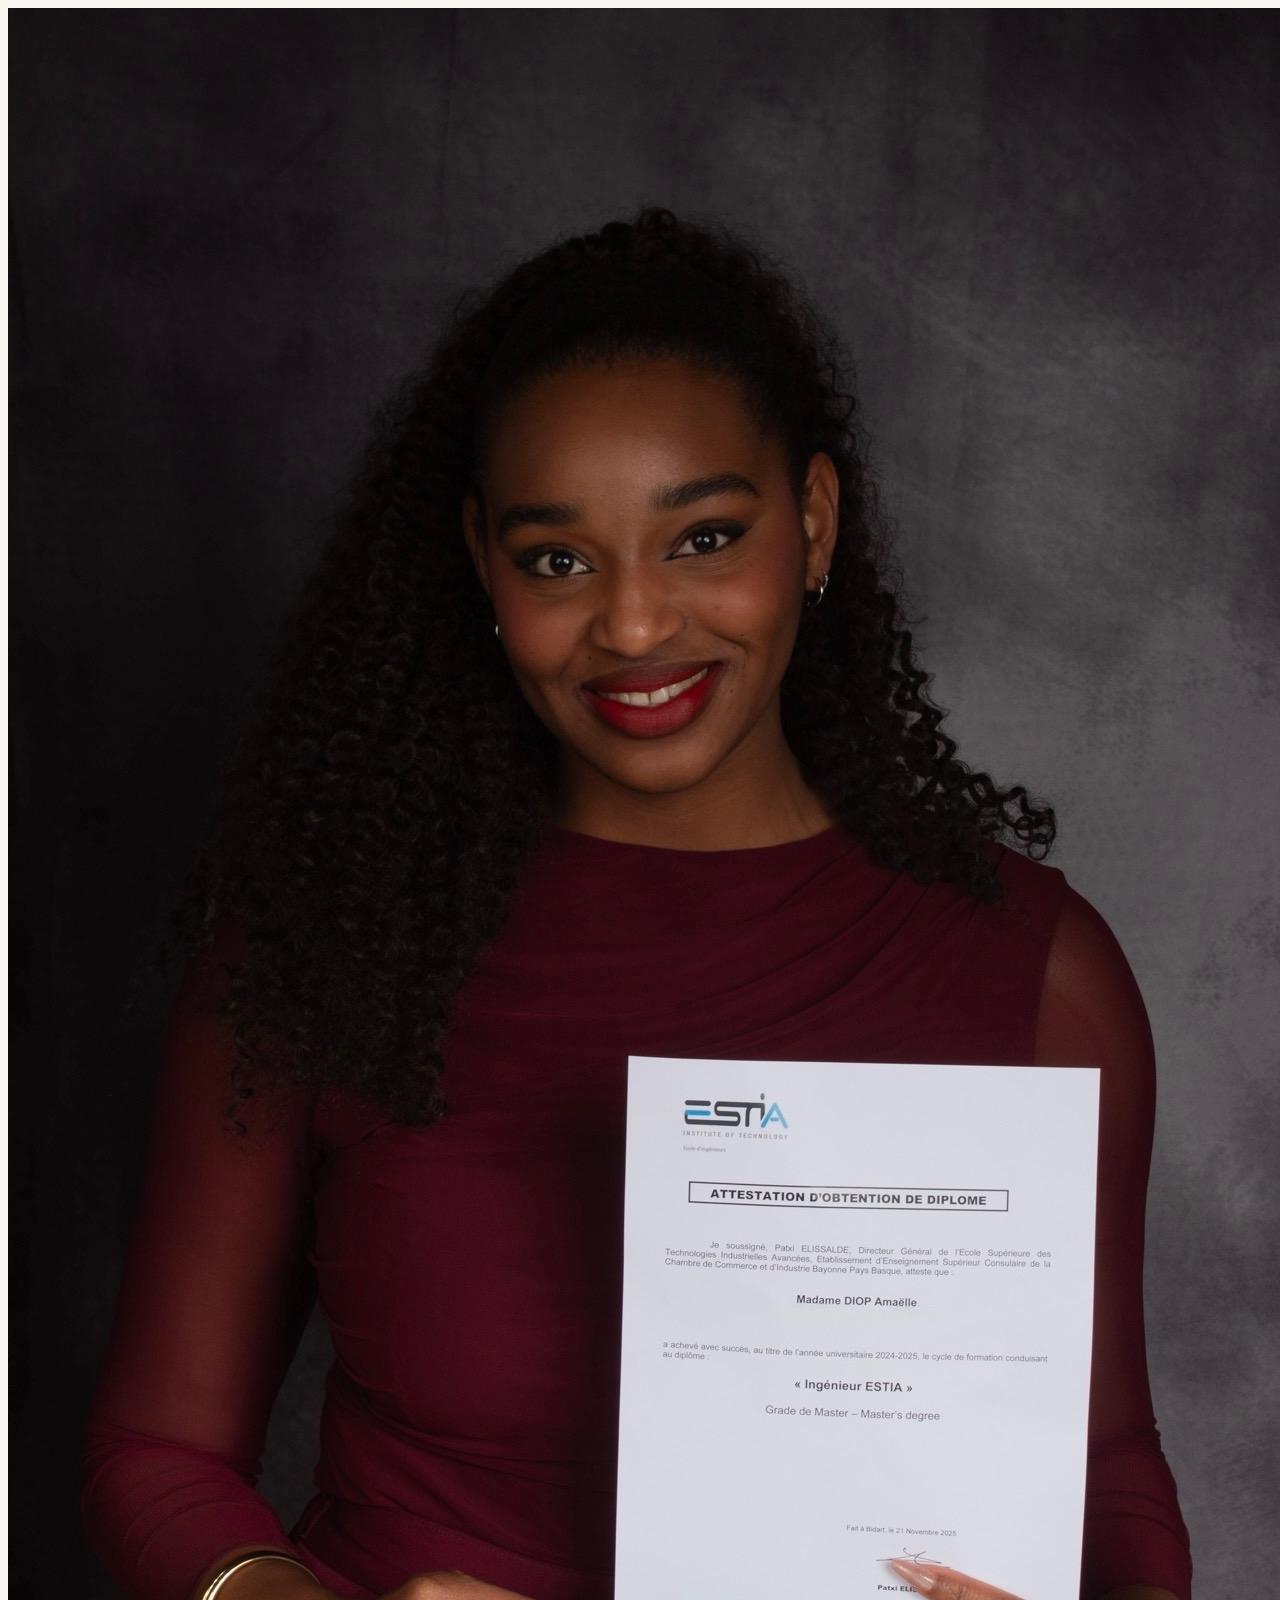
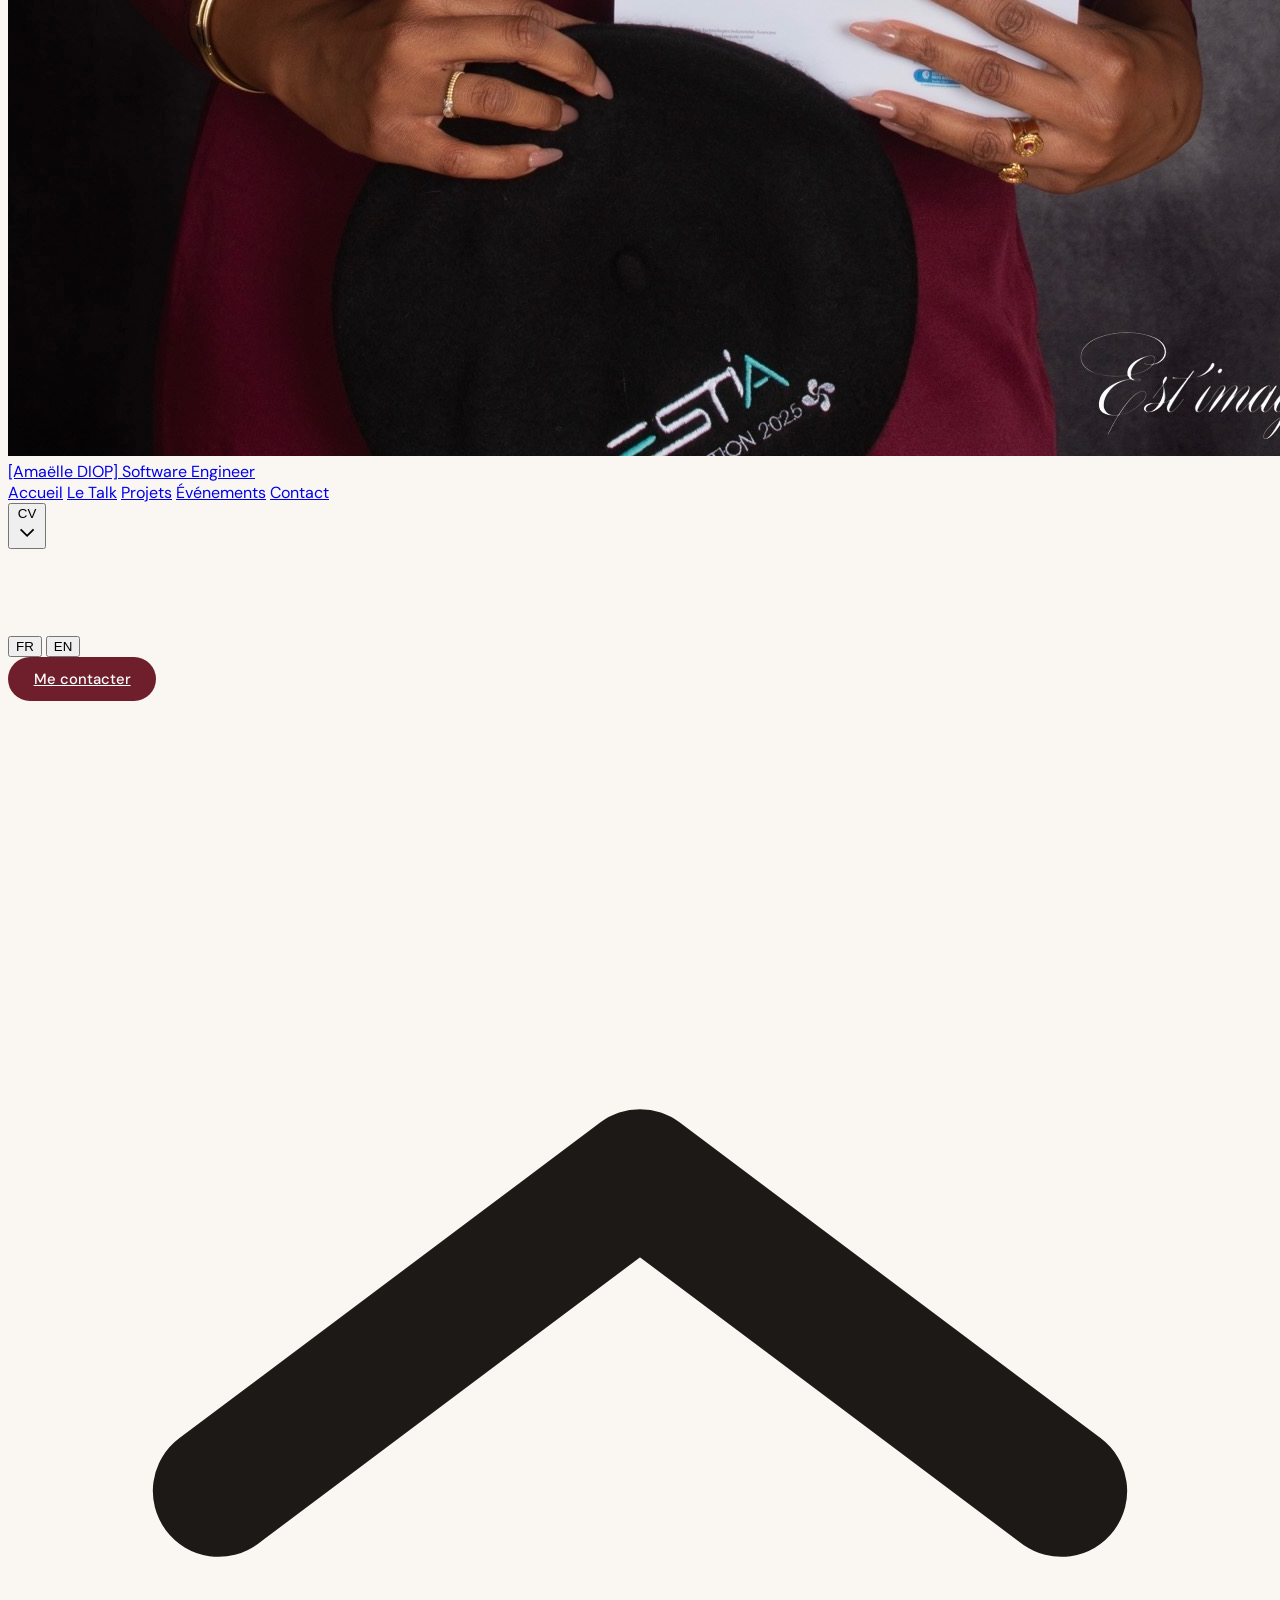
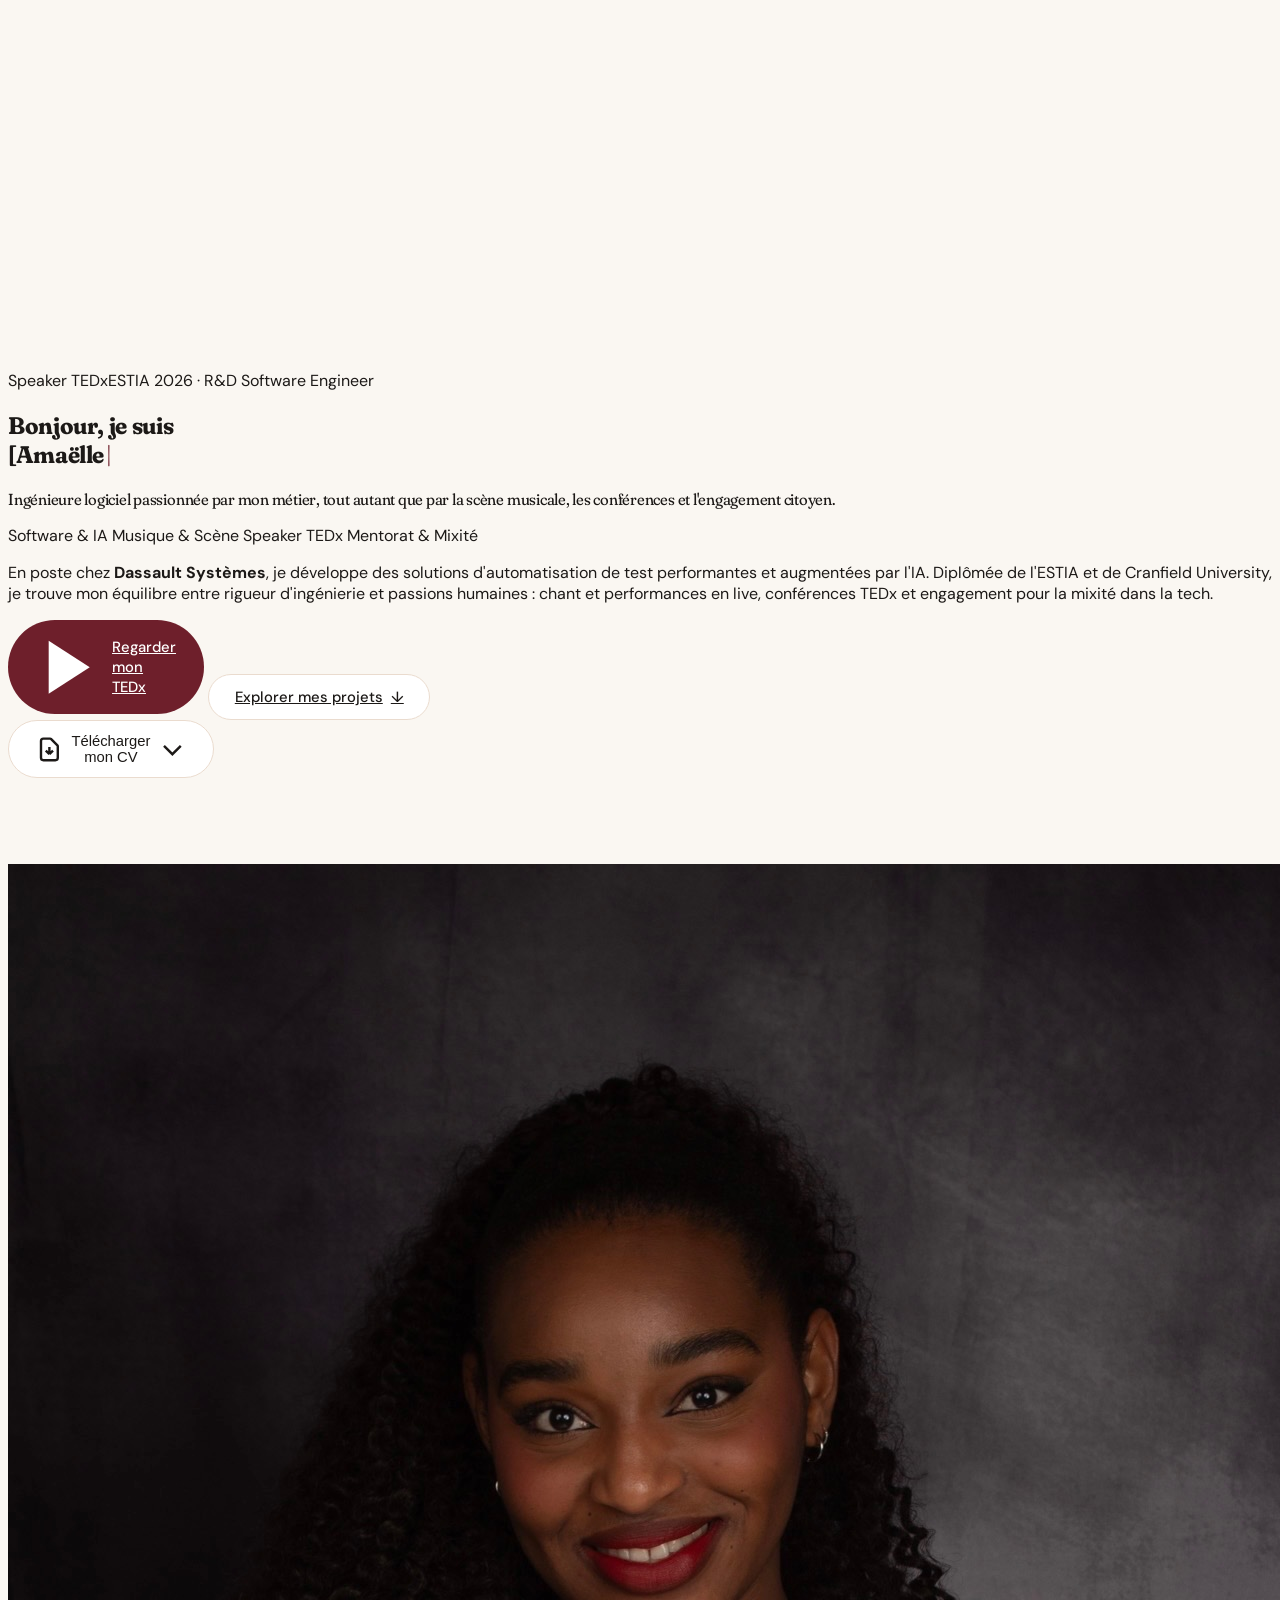
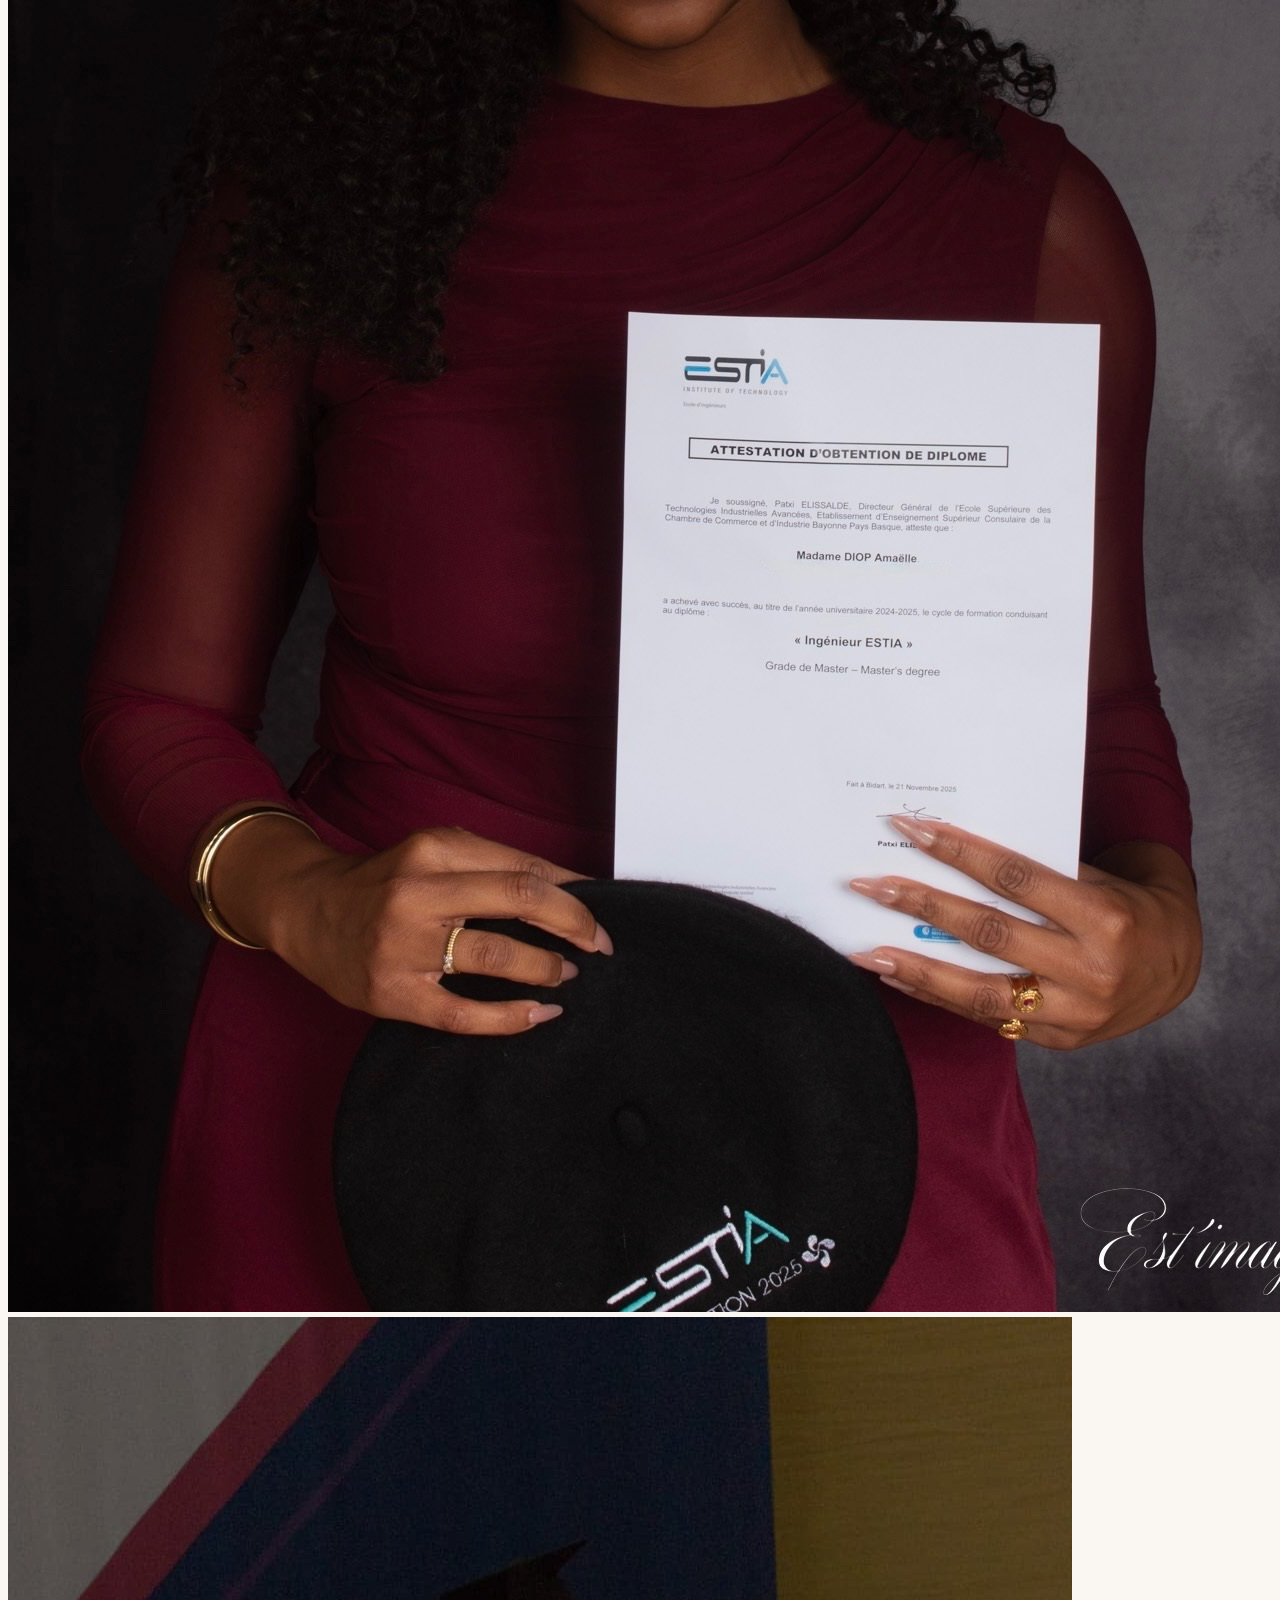
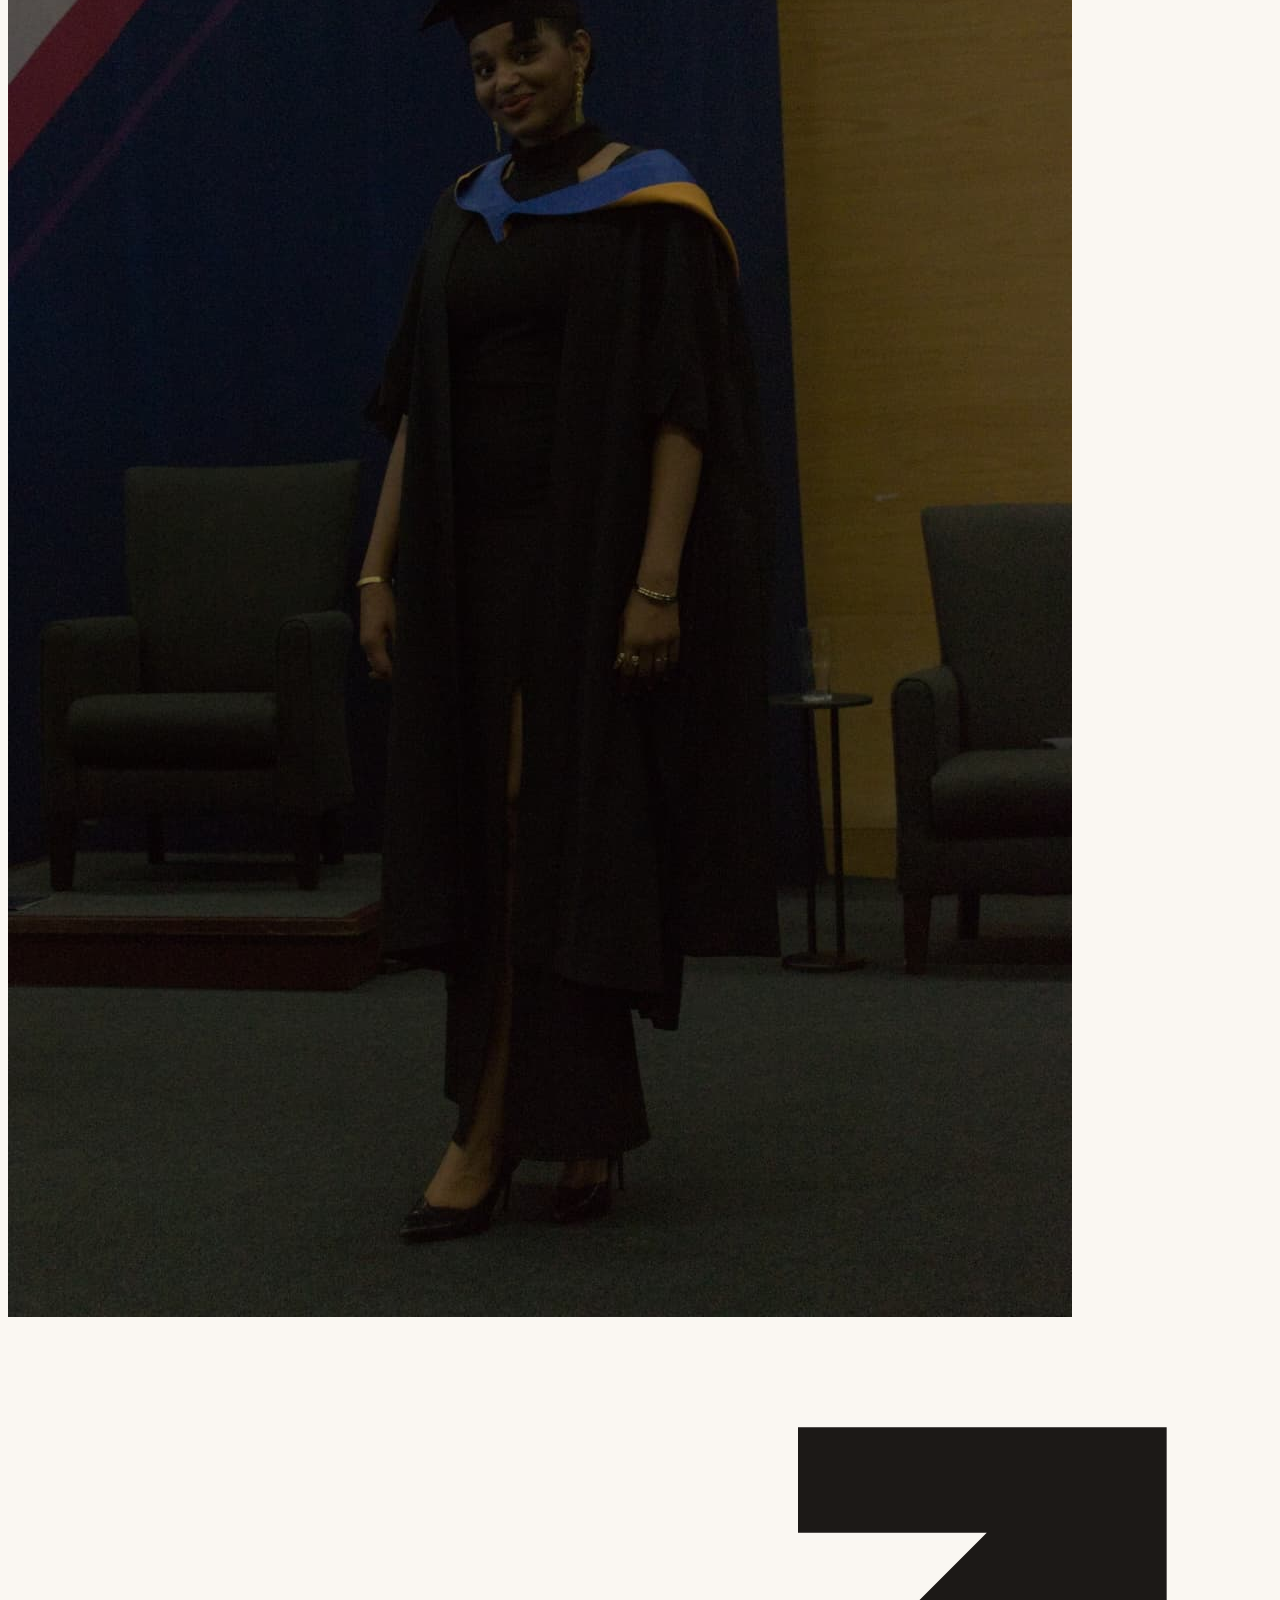
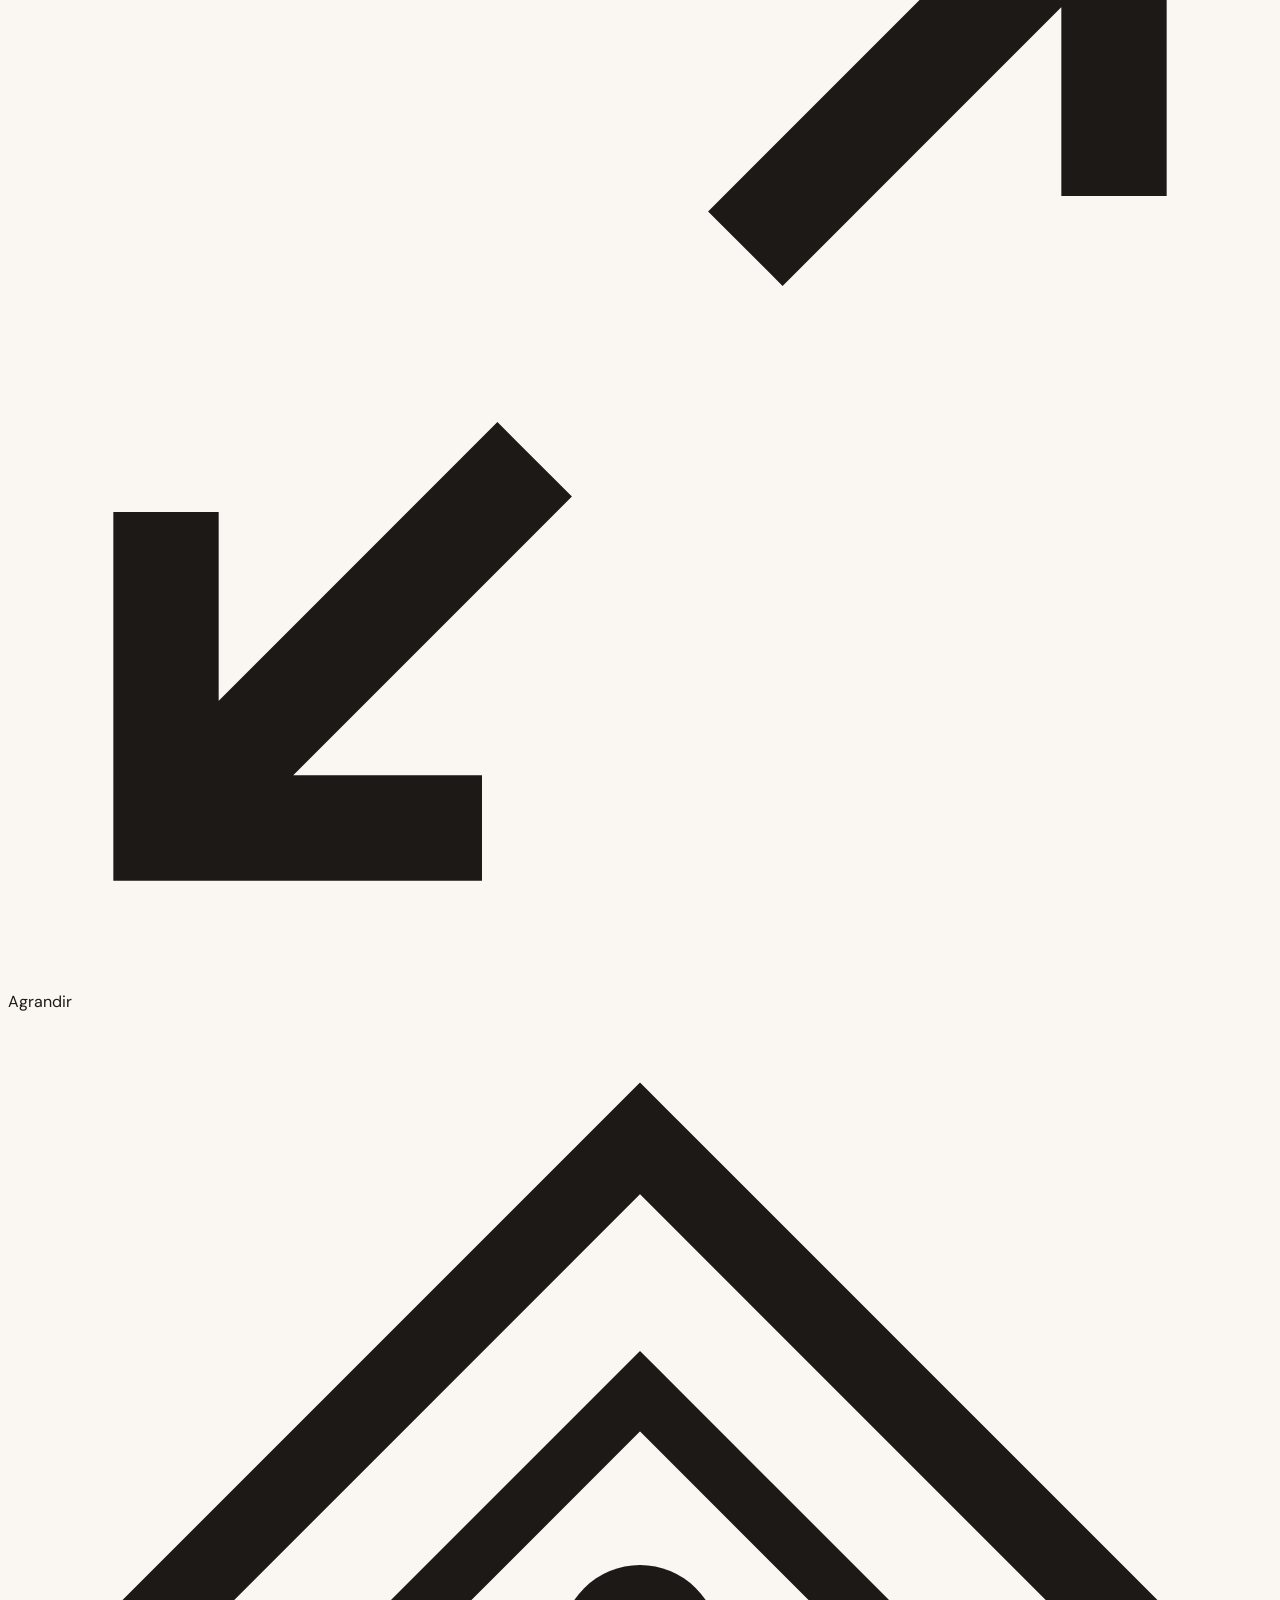
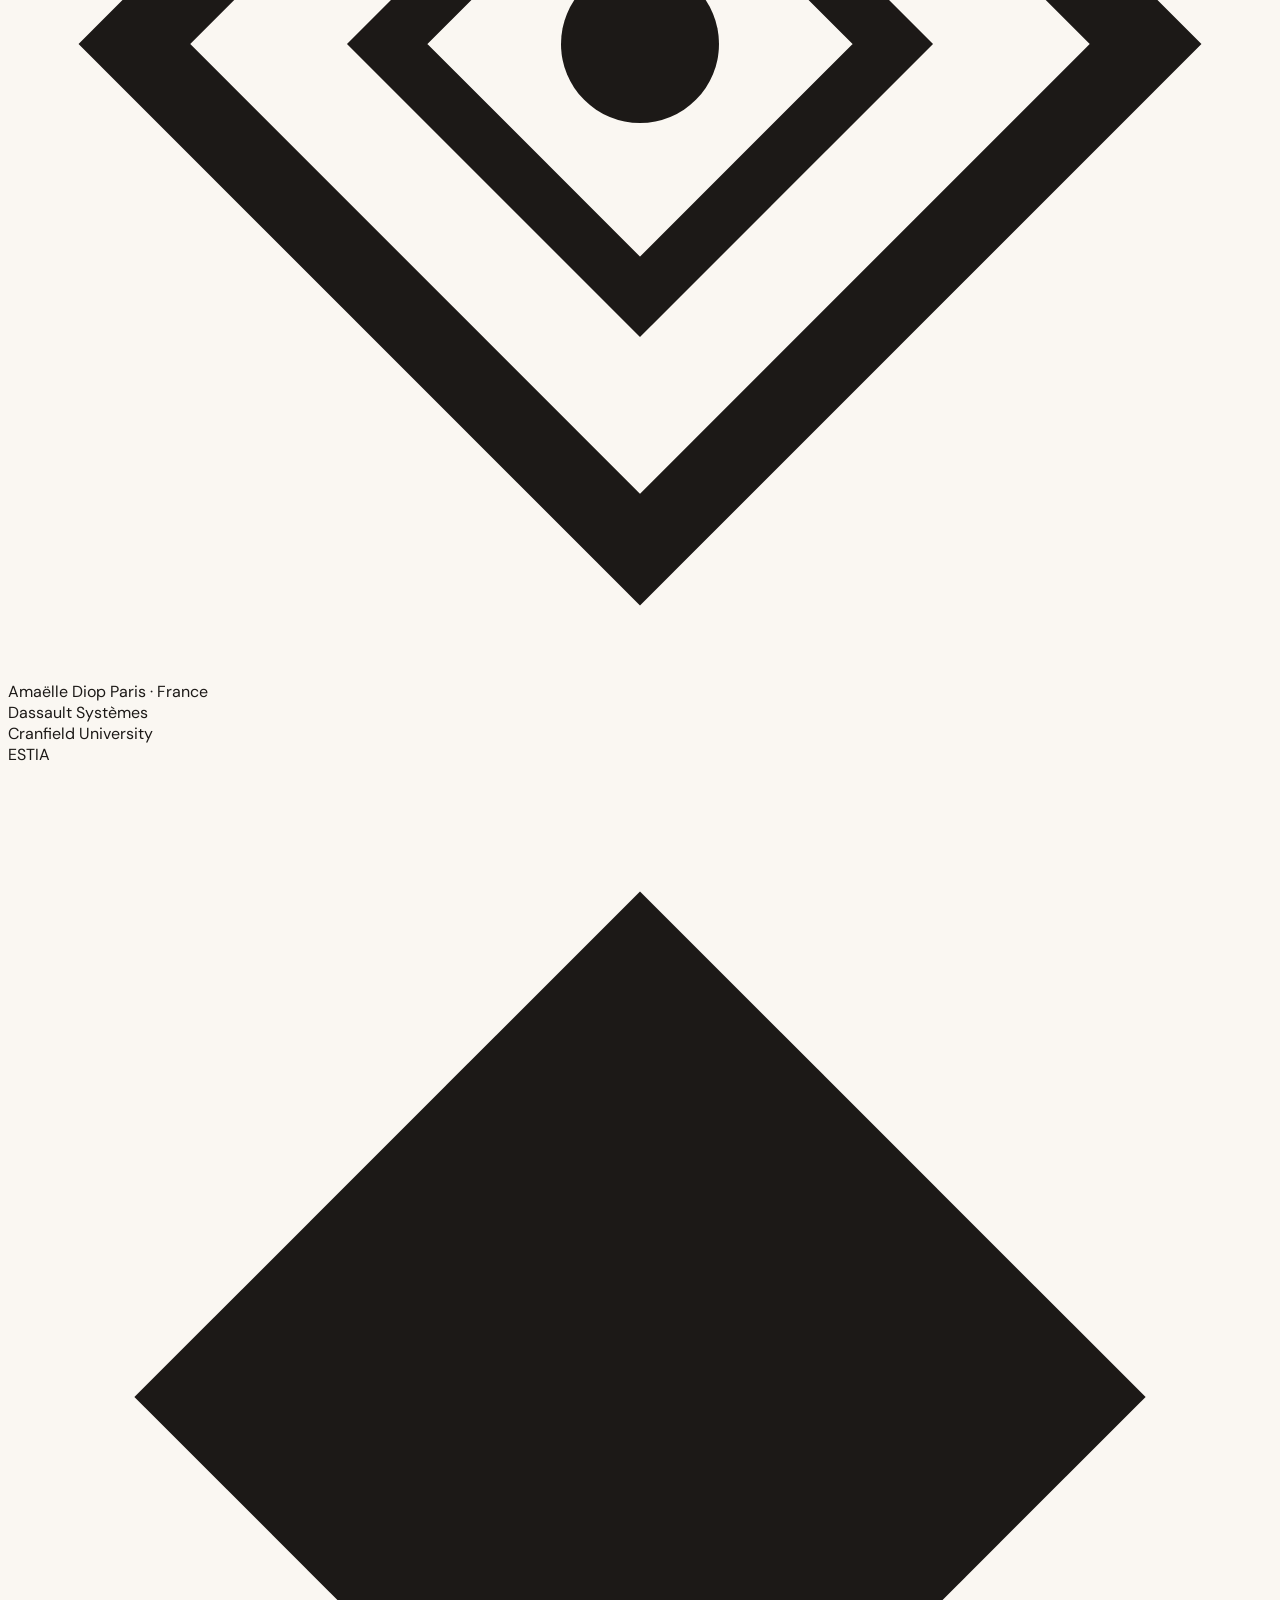
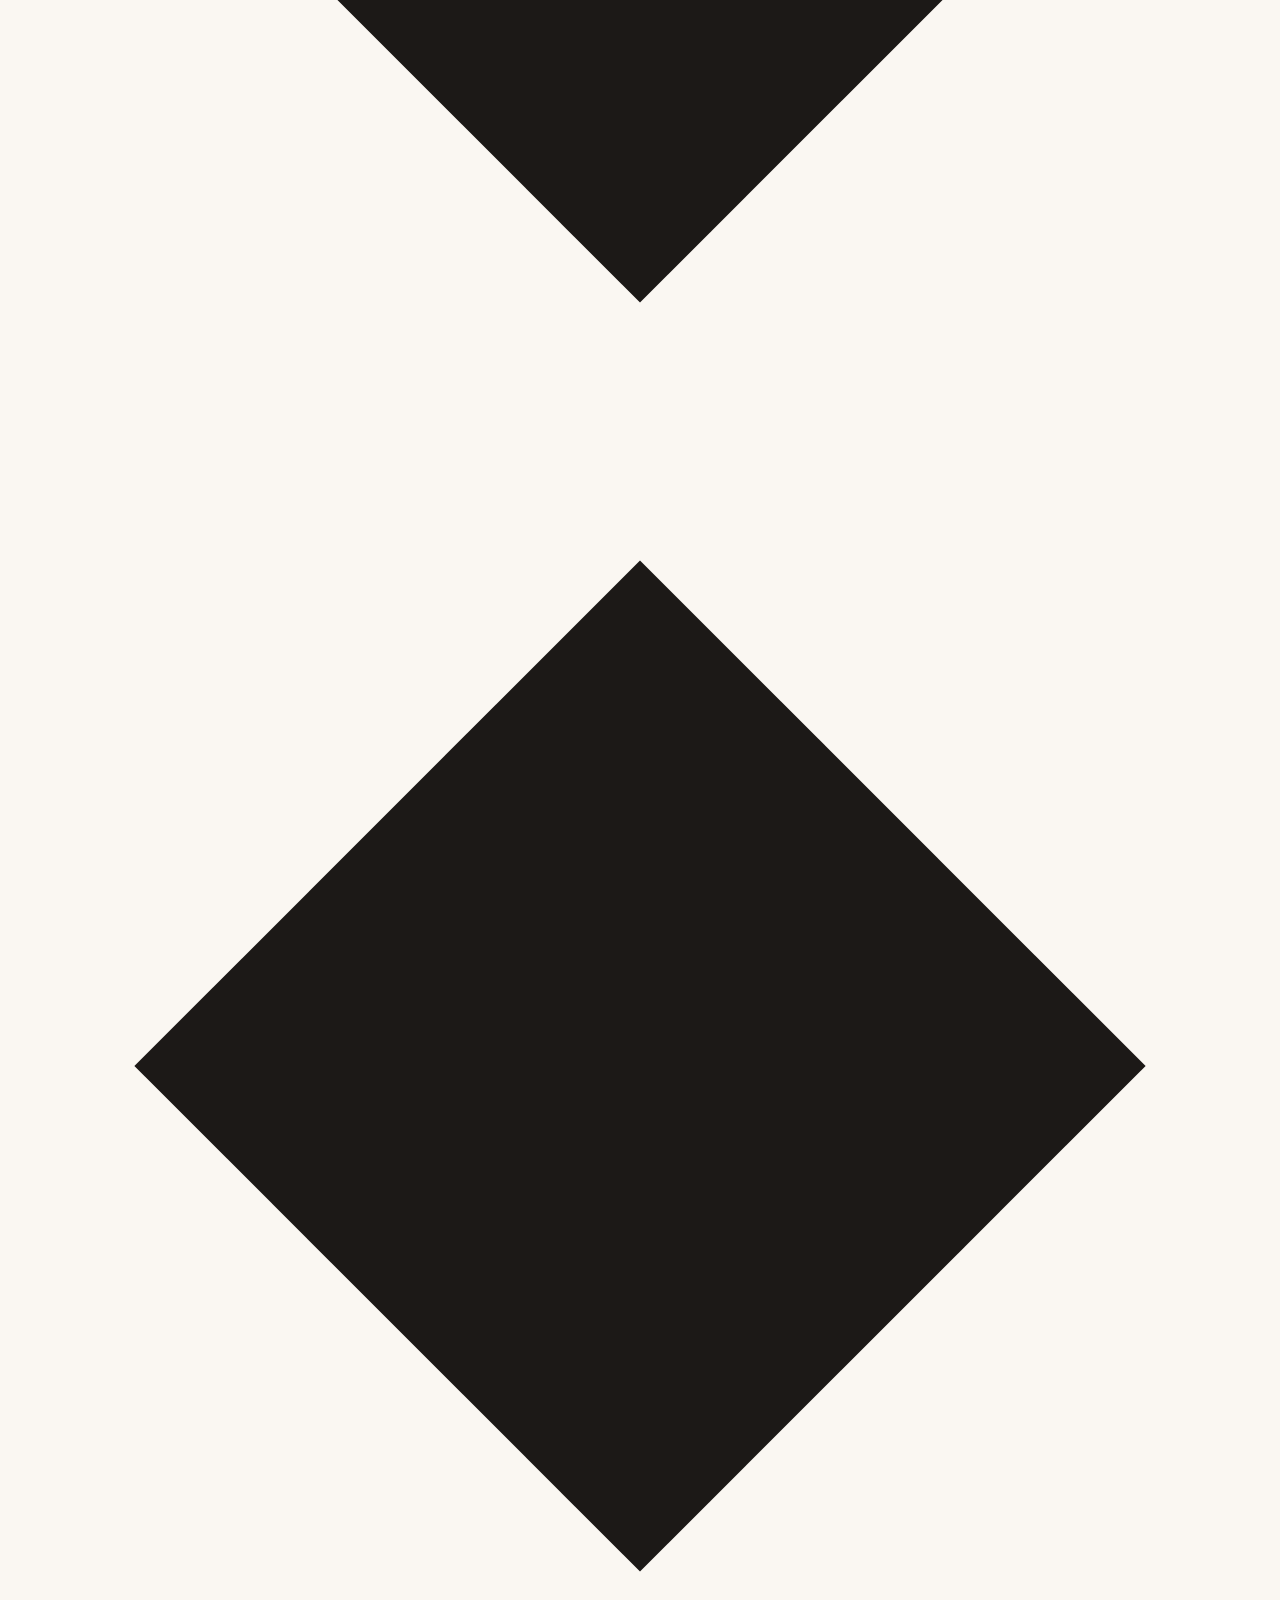
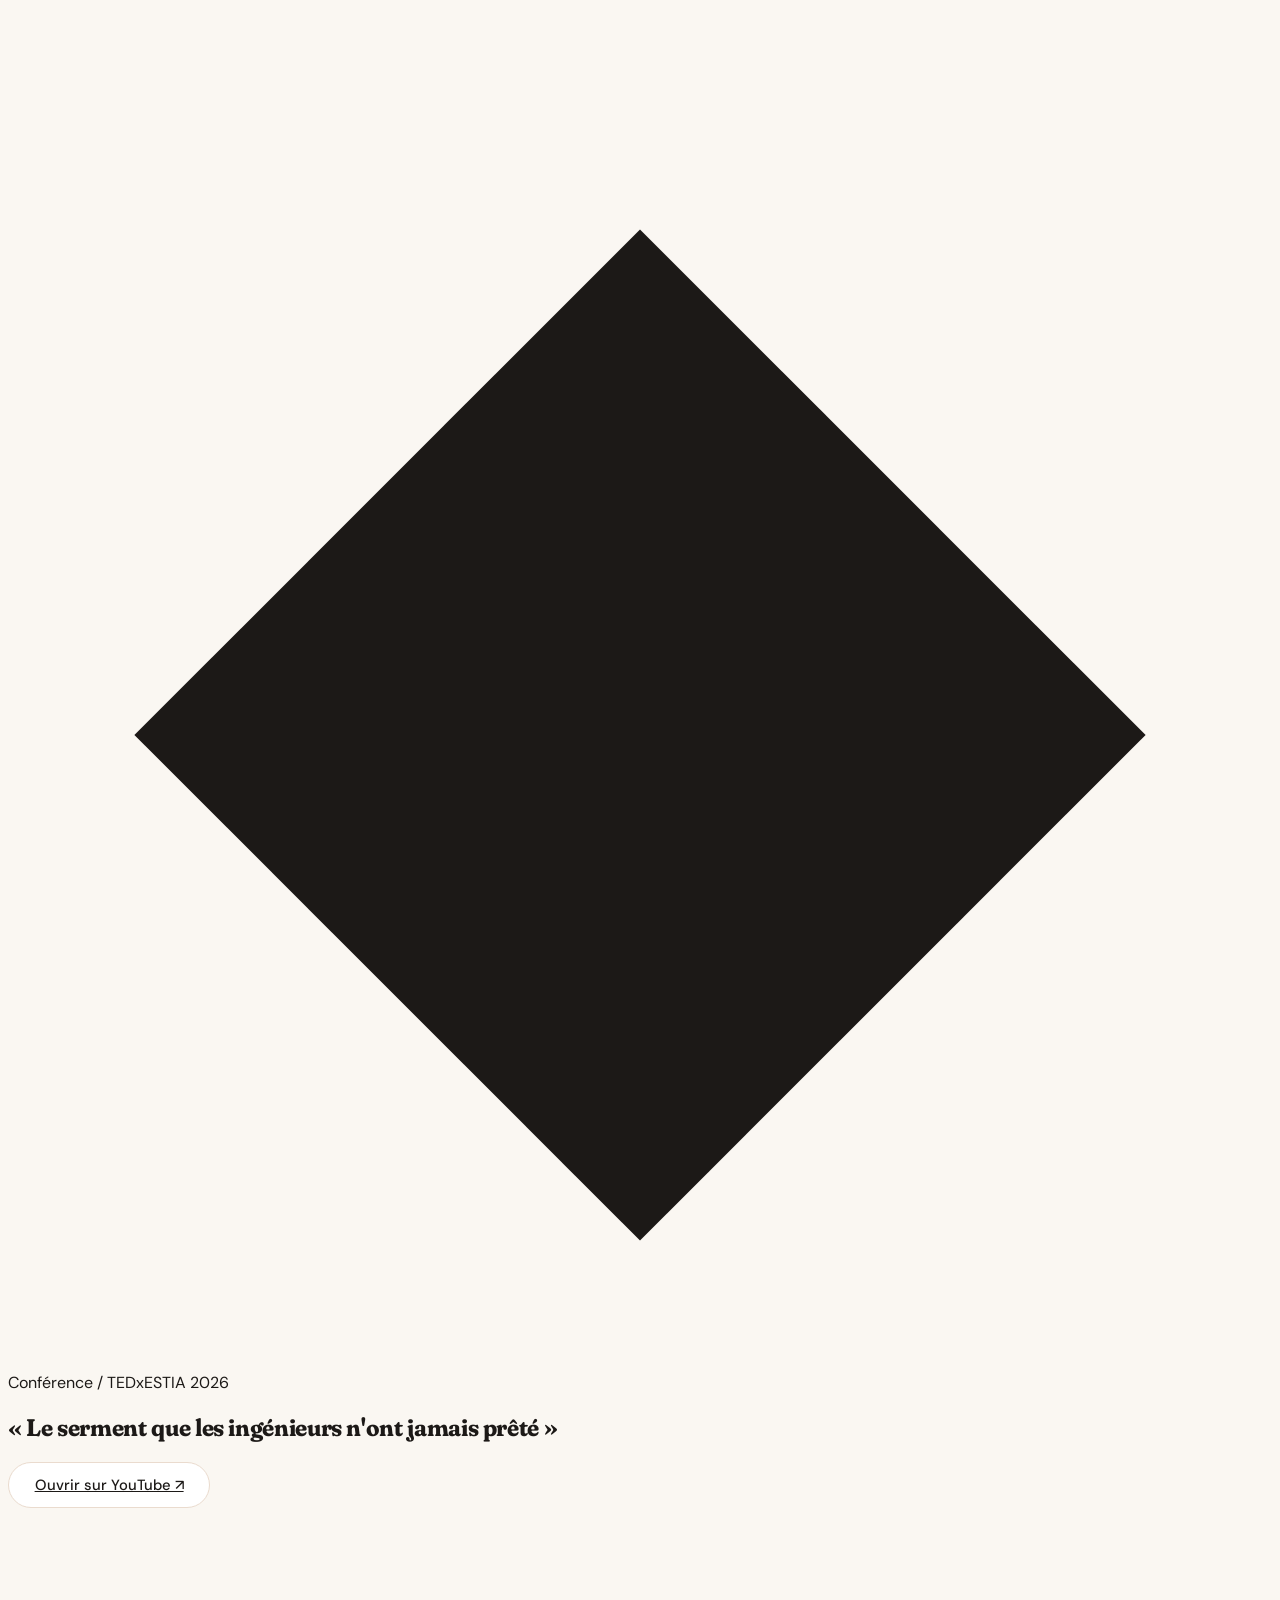
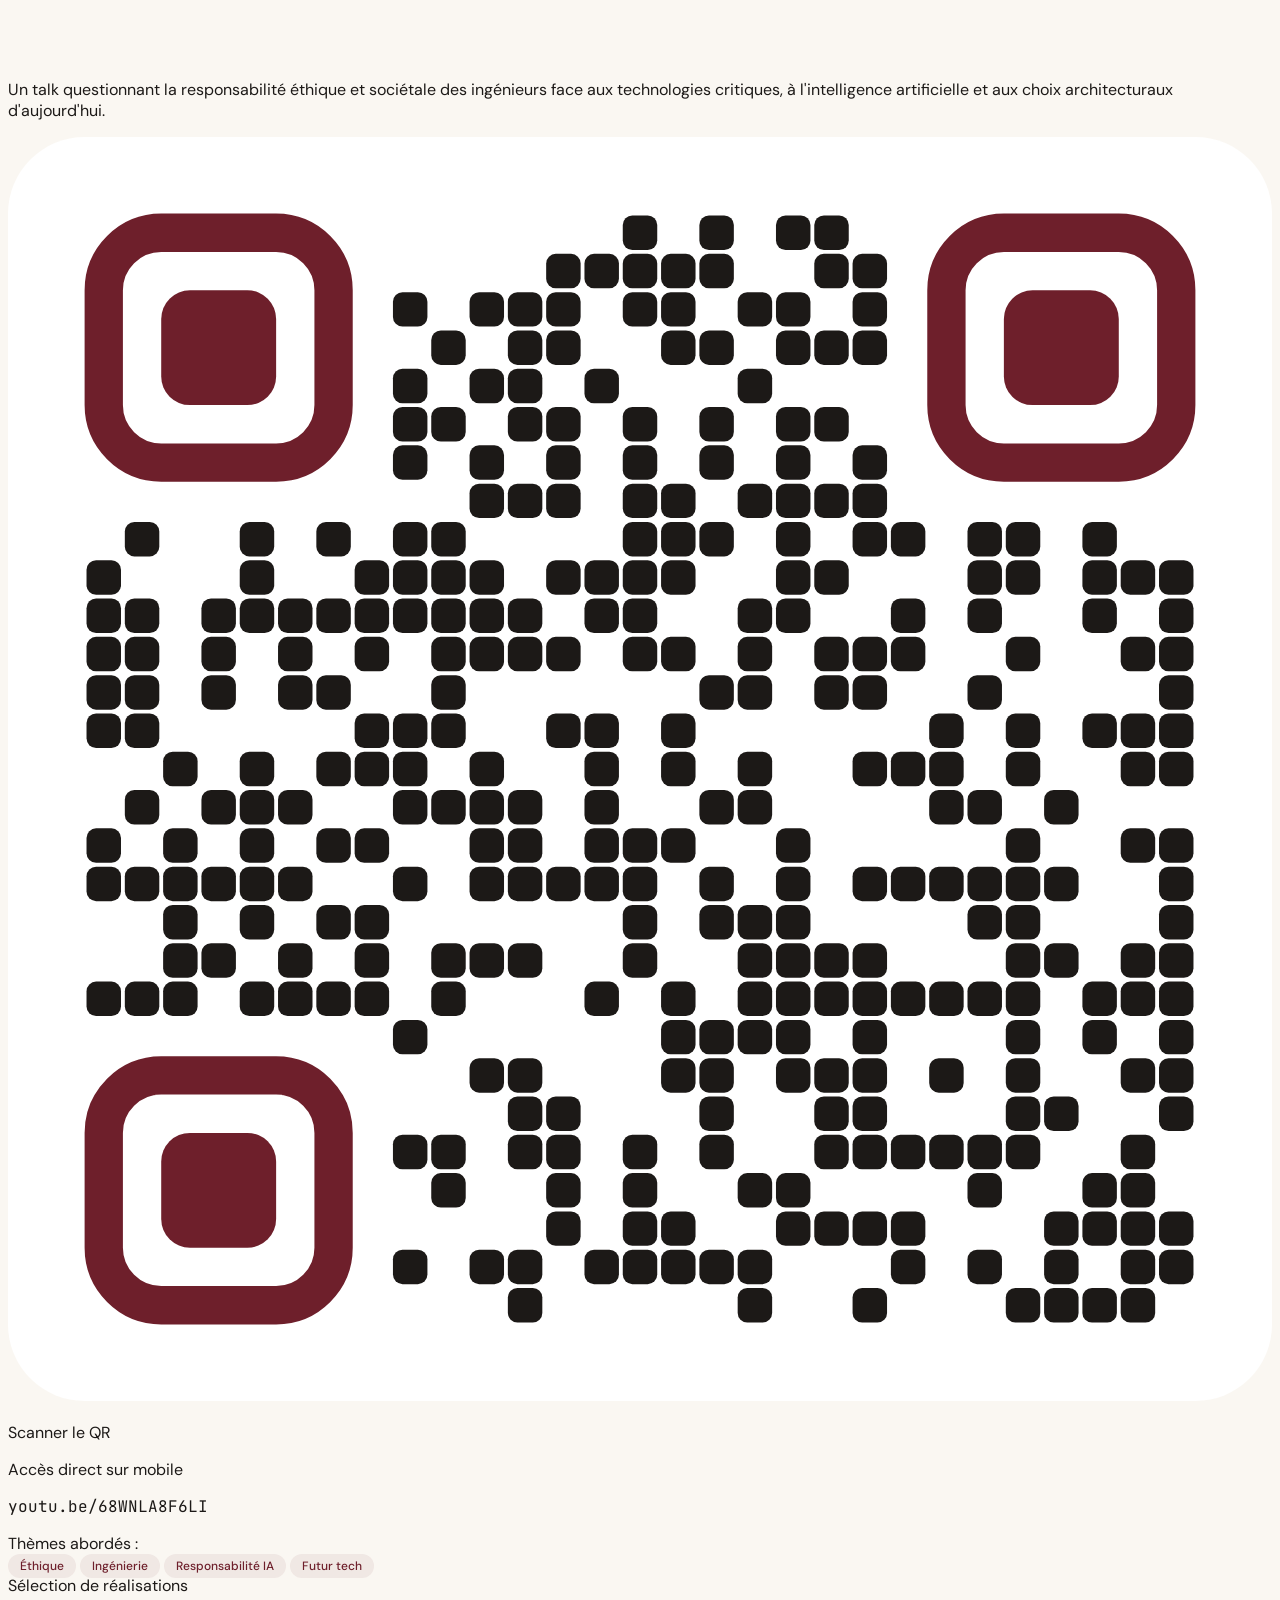
==== commit 468ce698: "add missing modifications" ====
--- a/index.html
+++ b/index.html
@@ -430,6 +430,33 @@
             <span class="text-[var(--muted)]">↓</span>
           </a>
           <!-- CV Download Button in Hero CTA -->
+          <div class="relative group/herocv inline-block">
+            <button type="button" class="cv-dropdown-toggle pill-btn pill-btn-secondary !py-2.5 !px-4 text-xs sm:text-sm flex items-center gap-2 cursor-pointer shadow-xs">
+              <svg class="w-4 h-4 text-[var(--bordeaux)]" fill="none" stroke="currentColor" stroke-width="2" viewBox="0 0 24 24"><path d="M12 10v6m0 0l-3-3m3 3l3-3m2 8H7a2 2 0 01-2-2V5a2 2 0 012-2h5.586a1 1 0 01.707.293l5.414 5.414a1 1 0 01.293.707V19a2 2 0 01-2 2z"/></svg>
+              <span data-i18n="hero-btn-cv">Télécharger mon CV</span>
+              <svg class="w-3 h-3 text-[var(--muted)] group-hover/herocv:rotate-180 transition-transform duration-200" fill="none" stroke="currentColor" stroke-width="2" viewBox="0 0 24 24"><path d="M19 9l-7 7-7-7"/></svg>
+            </button>
+            <div class="cv-dropdown-menu absolute left-0 top-full mt-2 w-64 border border-[var(--border)] rounded-2xl p-2 shadow-2xl z-50 text-xs" style="background: #FFFFFF !important; background-color: #FFFFFF !important;">
+              <div class="px-2.5 py-1 text-[10px] font-bold uppercase tracking-wider text-[var(--bordeaux)] border-b border-[var(--border-light)] pb-1 mb-1">
+                🇫🇷 Version Française
+              </div>
+              <a href="CV/fr-cv-single-page.html" target="_blank" class="flex items-center justify-between px-2.5 py-1.5 rounded-lg hover:bg-[var(--bg)] text-[var(--text)] transition font-medium">
+                <span data-i18n="cv-fr-short">Format Synthétique (1 page)</span>
+                <span class="text-[var(--bordeaux)]">↗</span>
+              </a>
+              <a href="CV/fr-cv-index.html" target="_blank" class="flex items-center justify-between px-2.5 py-1.5 rounded-lg hover:bg-[var(--bg)] text-[var(--text)] transition font-medium">
+                <span data-i18n="cv-fr-full">Format Complet Détaillé</span>
+                <span class="text-[var(--bordeaux)]">↗</span>
+              </a>
+              <div class="px-2.5 py-1 text-[10px] font-bold uppercase tracking-wider text-[var(--bordeaux)] border-t border-[var(--border-light)] pt-1.5 mt-1 mb-1">
+                🇬🇧 English Version
+              </div>
+              <a href="CV/cv_index_en.html" target="_blank" class="flex items-center justify-between px-2.5 py-1.5 rounded-lg hover:bg-[var(--bg)] text-[var(--text)] transition font-medium">
+                <span data-i18n="cv-en-full">Full Detailed Resume</span>
+                <span class="text-[var(--bordeaux)]">↗</span>
+              </a>
+            </div>
+          </div>
 
         </div>
 
@@ -442,9 +469,14 @@
           <div class="absolute -inset-2 rounded-[38px] bg-gradient-to-tr from-[var(--bordeaux-light)] to-transparent -rotate-1 opacity-70"></div>
           
           <div class="relative bg-white p-2.5 rounded-[36px] border border-[var(--border)] shadow-md">
-            <div class="w-64 sm:w-72 md:w-80 h-72 sm:h-80 md:h-96 rounded-[30px] overflow-hidden bg-[var(--bg)] cursor-zoom-in relative group" data-lightbox-src="images/picture-self.jpeg" data-lightbox-caption="Amaëlle Diop · Software Engineer chez Dassault Systèmes" data-lightbox-tag="Portrait">
-              <img src="images/picture-self.jpeg" alt="Amaëlle Diop" class="w-full h-full object-cover object-top filter contrast-[1.02] group-hover:scale-105 transition-transform duration-700 zoomable-image">
-              <div class="absolute inset-0 bg-black/0 group-hover:bg-black/15 transition-colors flex items-center justify-center opacity-0 group-hover:opacity-100 duration-300">
+            <div class="w-64 sm:w-72 md:w-80 h-72 sm:h-80 md:h-96 rounded-[30px] overflow-hidden bg-[var(--bg)] cursor-zoom-in relative group/photo" data-lightbox-src="images/picture-self.jpeg" data-lightbox-caption="Amaëlle Diop · Software Engineer chez Dassault Systèmes" data-lightbox-tag="Portrait">
+              <!-- Base Photo (Self) -->
+              <img src="images/picture-self.jpeg" alt="Amaëlle Diop · Software Engineer" class="w-full h-full object-cover object-top filter contrast-[1.02] transition-opacity duration-700 group-hover/photo:opacity-0 zoomable-image">
+              
+              <!-- Hover Photo (Graduation Cranfield) -->
+              <img src="images/graduation_cranfield.jpg" alt="Amaëlle Diop · MSc Cranfield University" class="absolute inset-0 w-full h-full object-cover object-top filter contrast-[1.02] opacity-0 group-hover/photo:opacity-100 transition-opacity duration-700 zoomable-image pointer-events-none group-hover/photo:pointer-events-auto" data-lightbox-src="images/graduation_cranfield.jpg" data-lightbox-caption="Amaëlle Diop · Graduation Master of Science, Cranfield University" data-lightbox-tag="Graduation Cranfield">
+
+              <div class="absolute inset-0 bg-black/0 group-hover/photo:bg-black/15 transition-colors flex items-center justify-center opacity-0 group-hover/photo:opacity-100 duration-300 pointer-events-none">
                 <span class="px-3 py-1.5 rounded-full bg-black/70 text-white text-xs backdrop-blur-xs flex items-center gap-1.5 shadow-md">
                   <svg class="w-3.5 h-3.5" fill="none" stroke="currentColor" stroke-width="2" viewBox="0 0 24 24"><path d="M15 3h6v6M9 21H3v-6M21 3l-7 7M3 21l7-7"/></svg>
                   <span>Agrandir</span>
